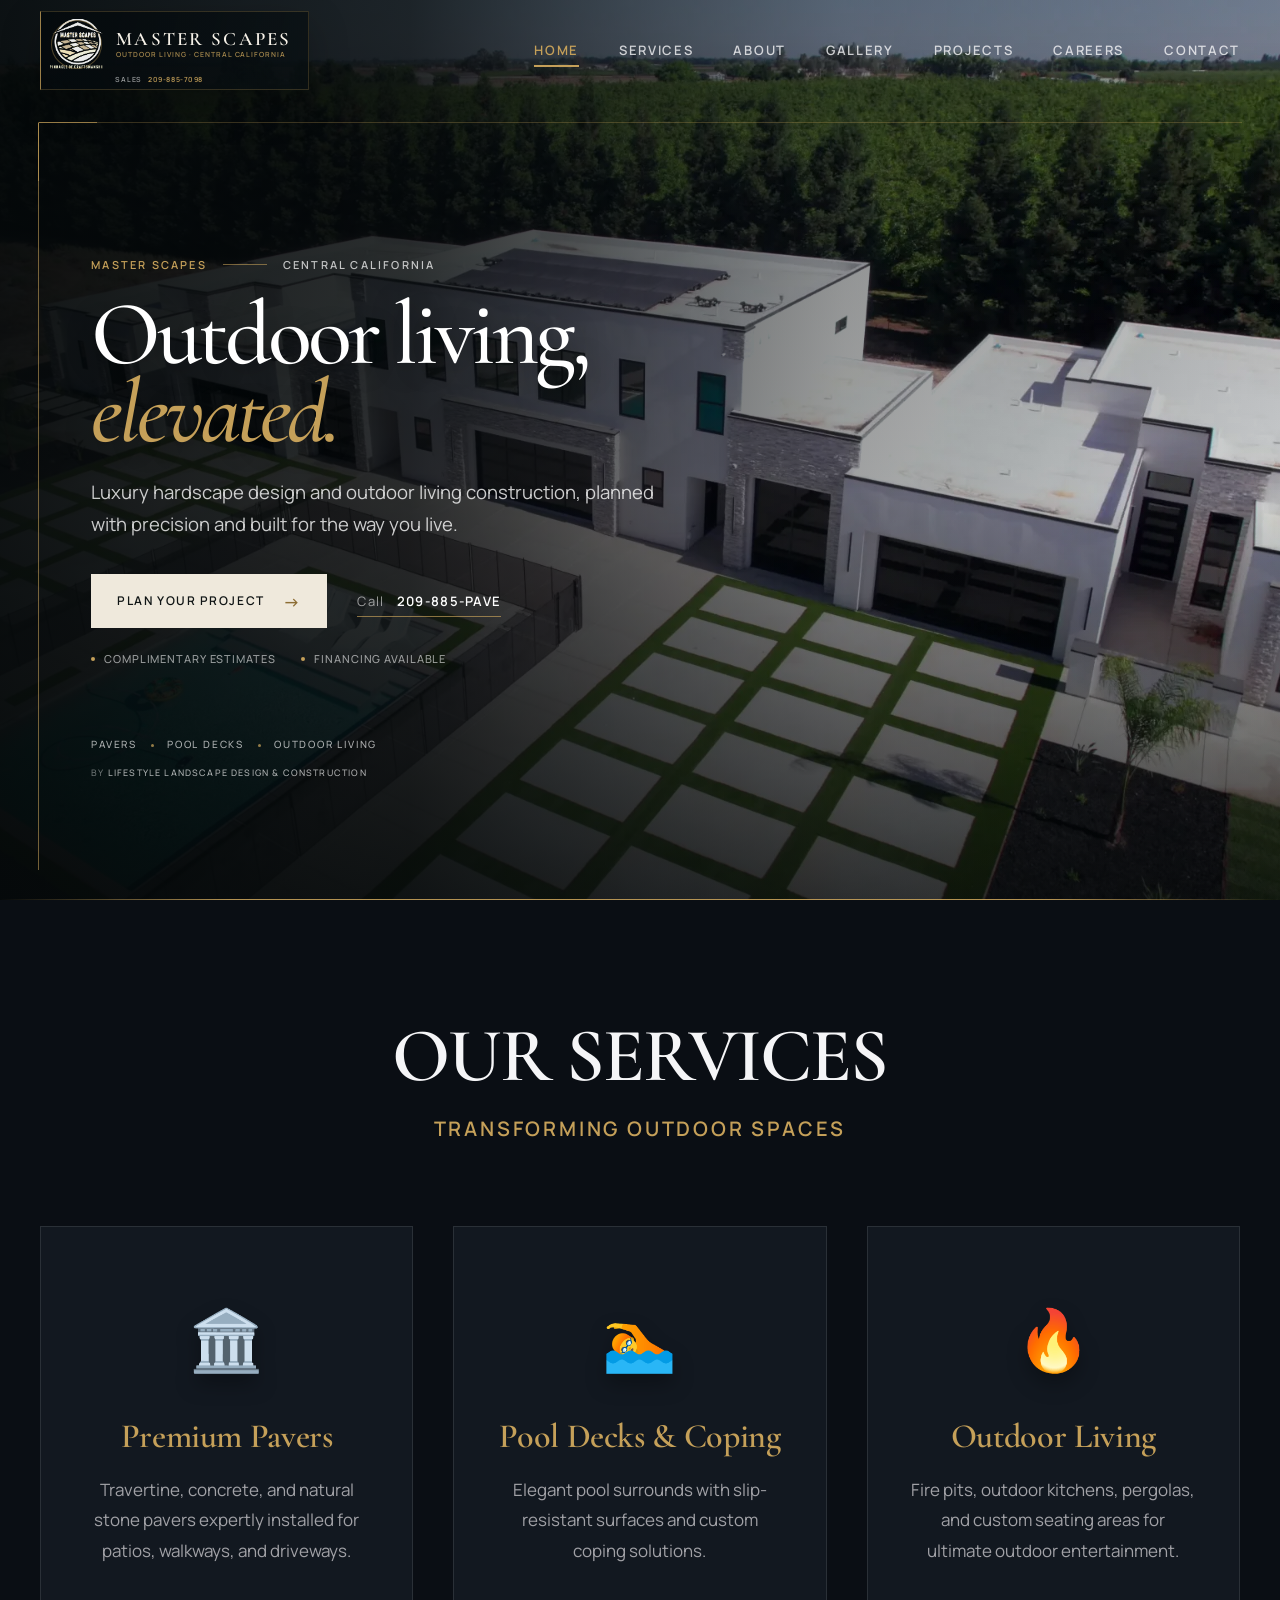
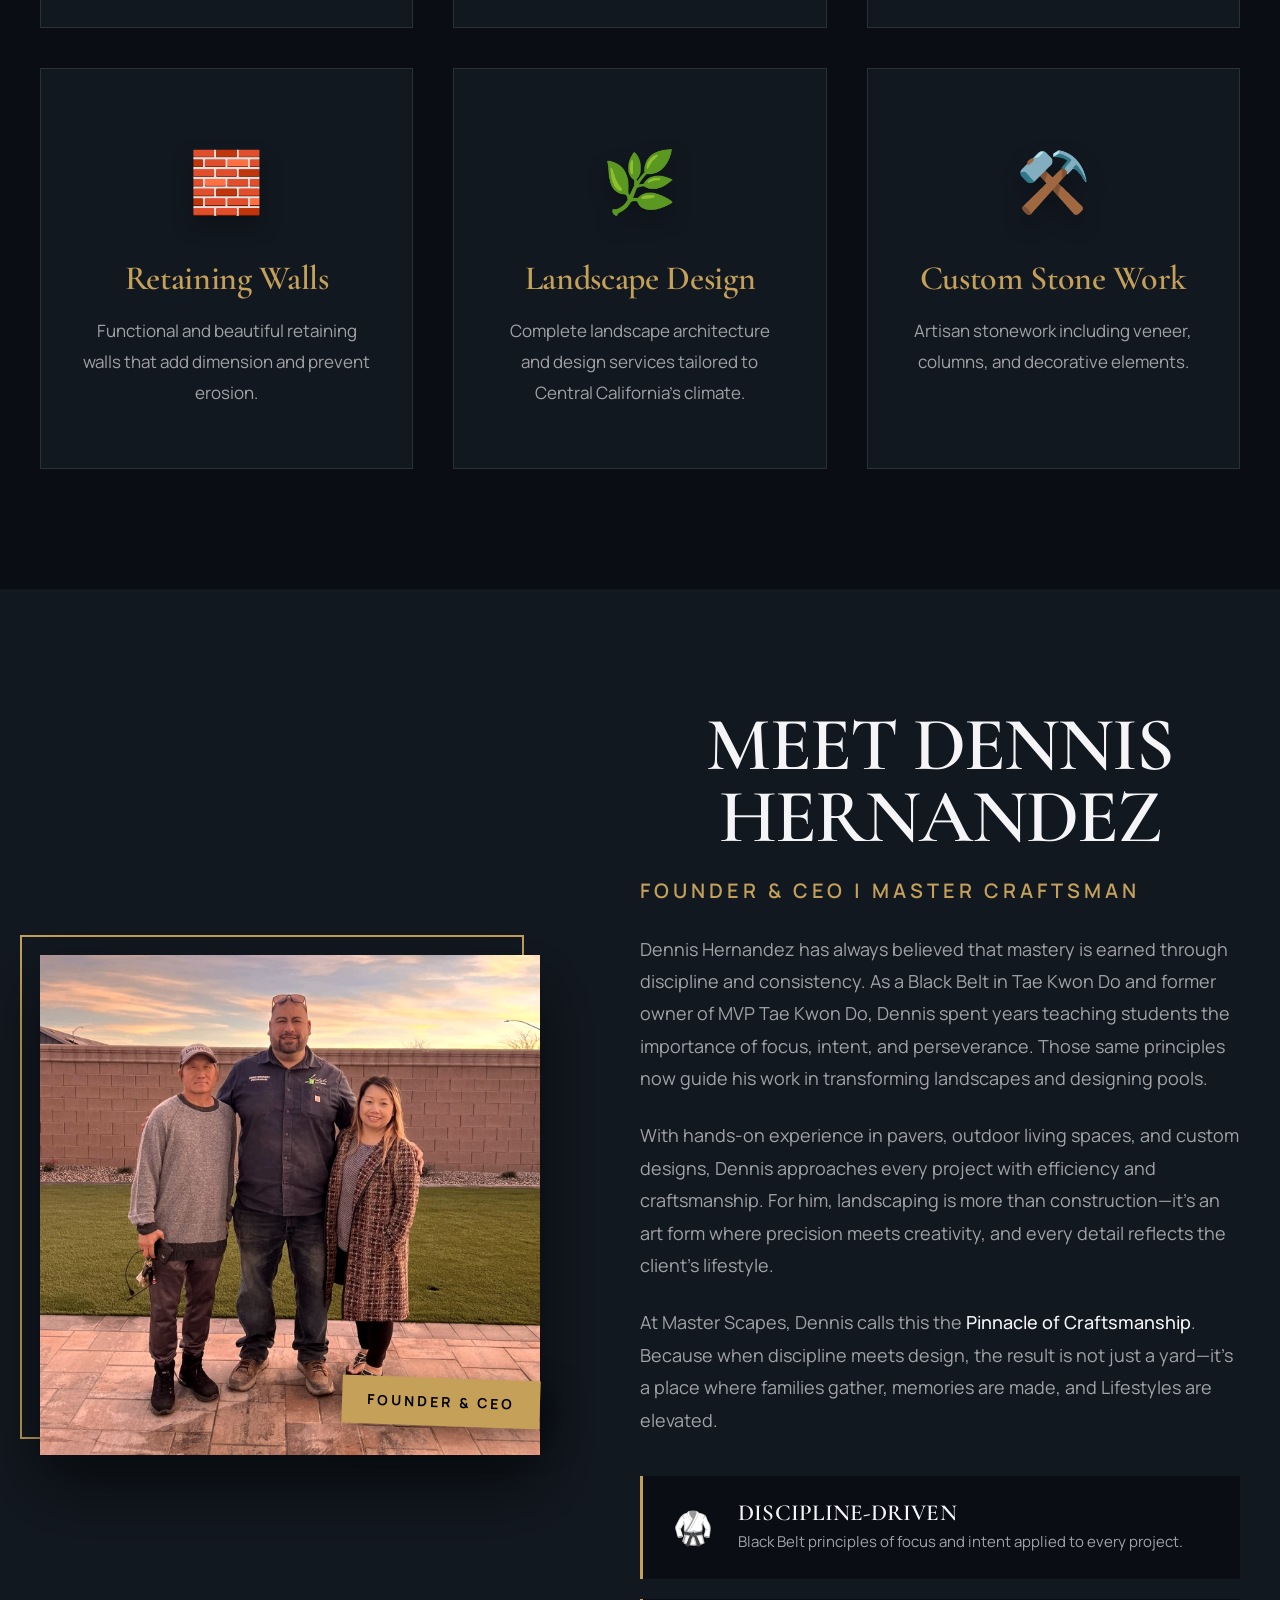
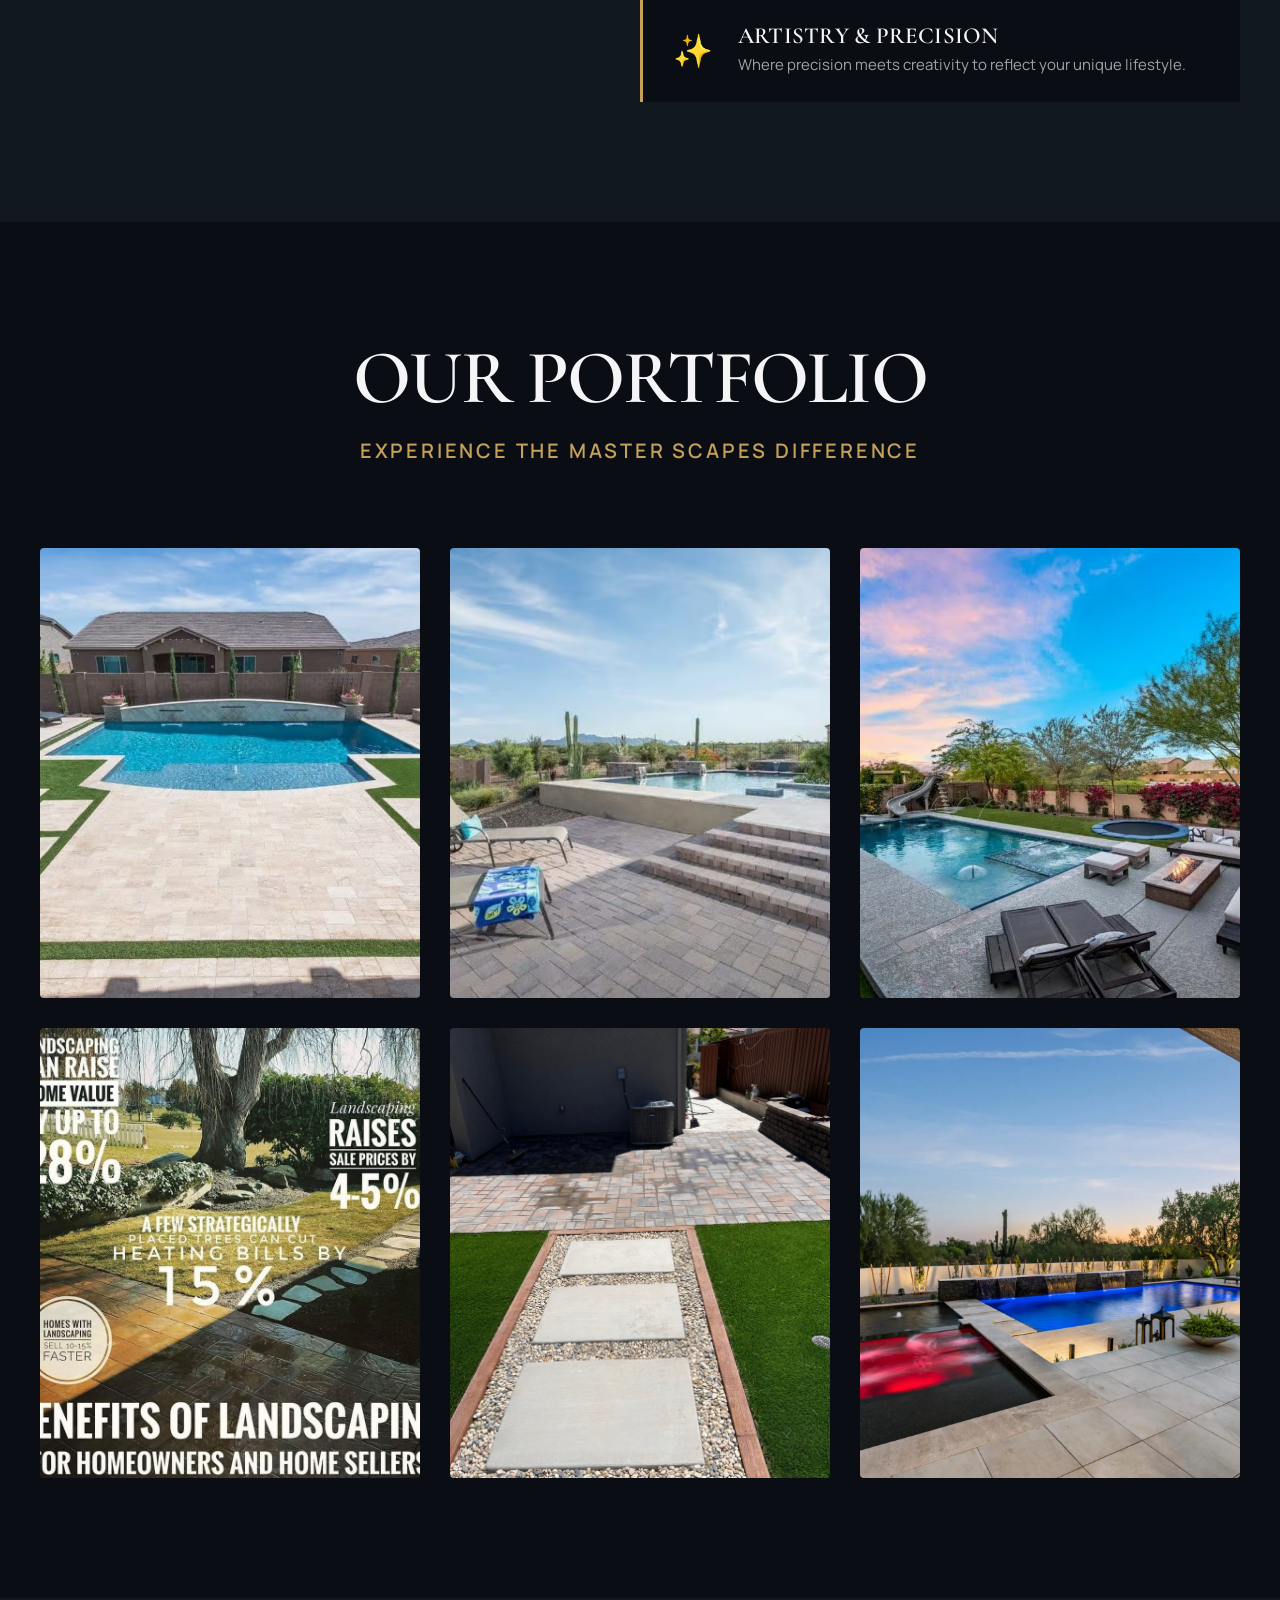
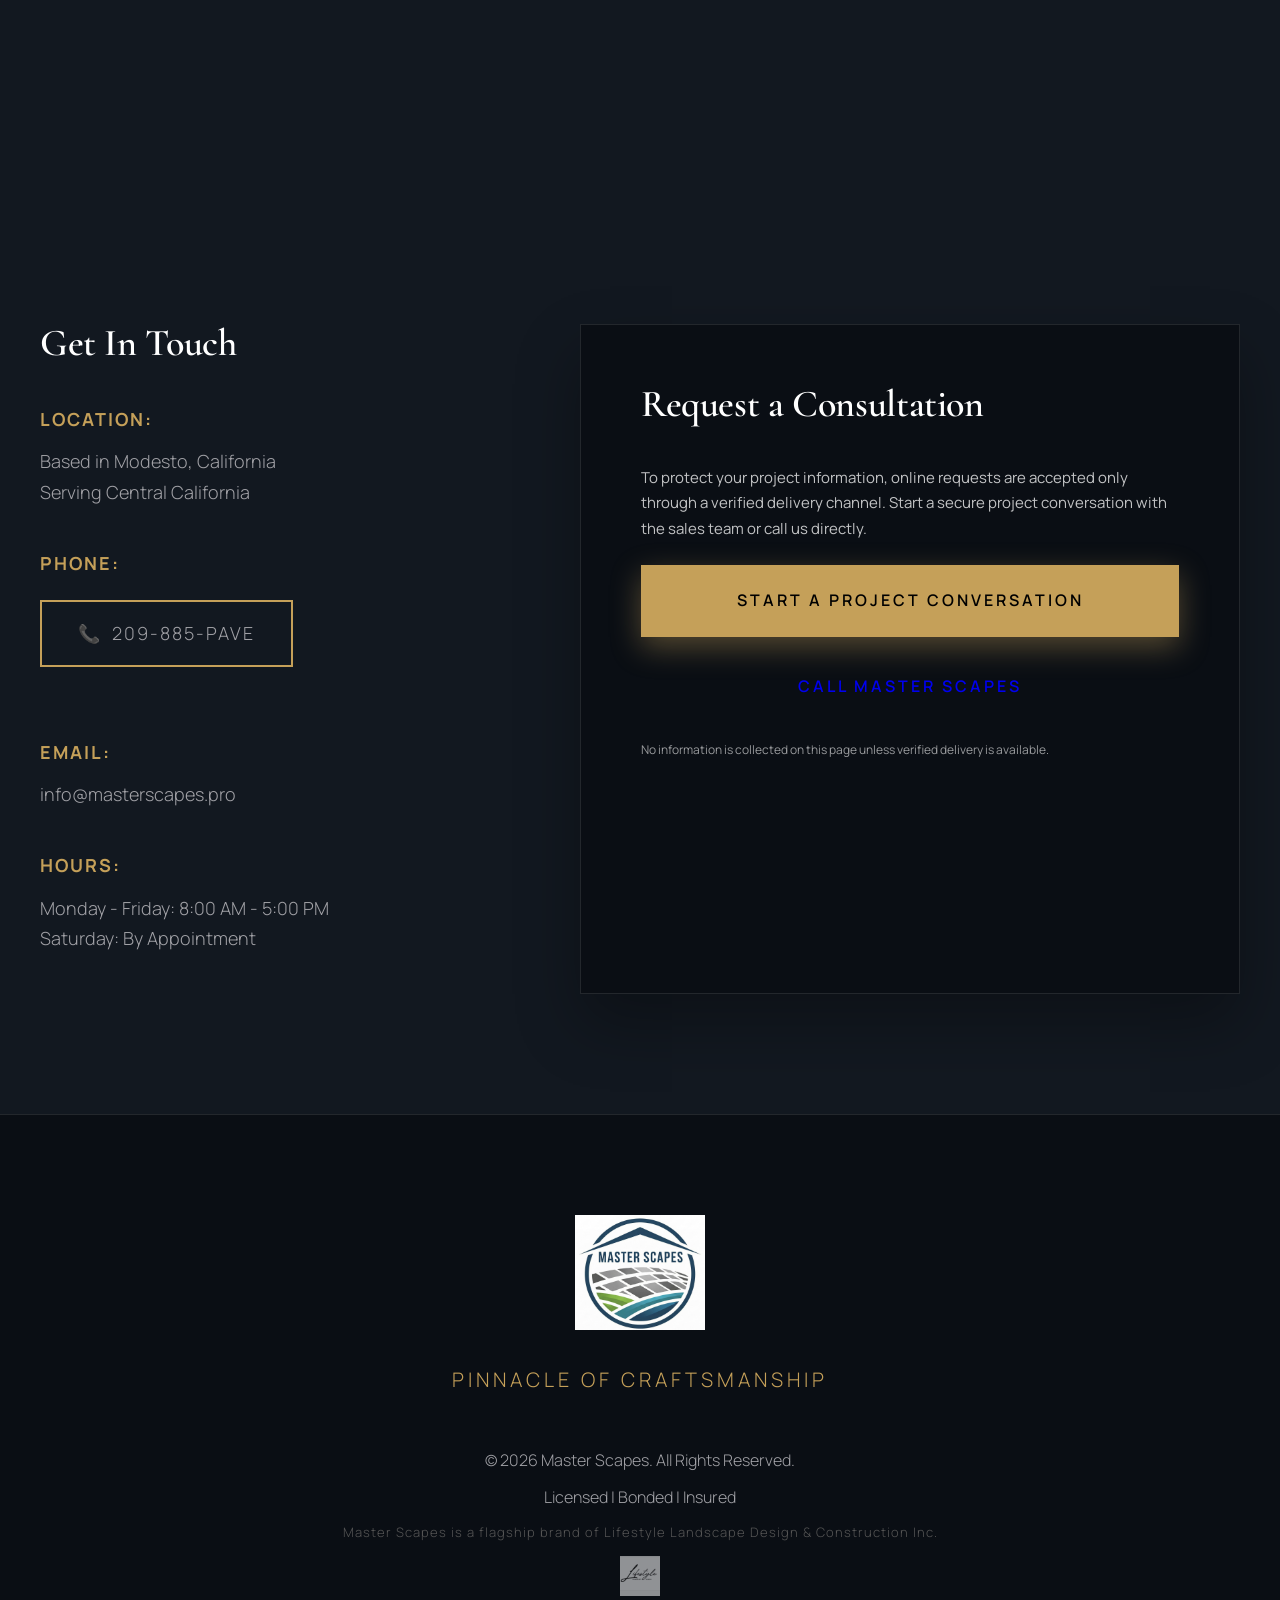
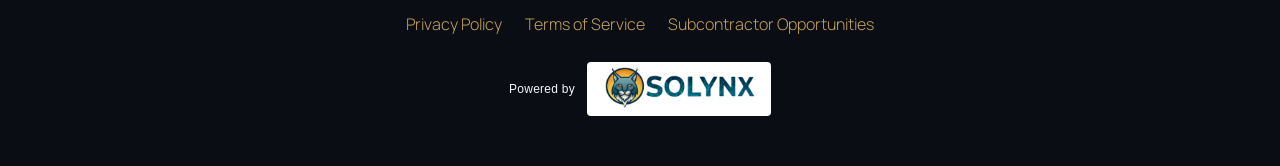
==== index.html @ 09fbc729 "Show full authentic linked SOLYNX footer logo" ====
<!DOCTYPE html>
<html lang="en">

<head>
    <meta charset="UTF-8">
    <meta name="viewport" content="width=device-width, initial-scale=1.0">
    <meta name="description"
        content="Master Scapes is Central California's premier luxury hardscape contractor specializing in pavers, outdoor living spaces, pool decks, retaining walls, and landscape design built with uncompromising craftsmanship.">
    <meta name="keywords"
        content="pavers Central California, patio contractor Modesto, pool deck pavers, retaining wall contractor, outdoor living construction, luxury landscaping contractor">
    <meta name="author" content="Master Scapes">
    <meta property="og:title" content="Master Scapes | Luxury Hardscape Contractor">
    <meta property="og:description"
        content="Premium outdoor living spaces, pavers, and landscape design built with unmatched craftsmanship.">
    <meta property="og:image" content="images/UltimateBackyardPage_Function-scaled-1920x1280.webp">
    <meta property="og:type" content="website">
    <title>Master Scapes | Luxury Hardscape Contractor</title>
    <link rel="stylesheet" href="style.css">
    <link rel="icon" href="favicon.ico">
    <link rel="icon" type="image/png" sizes="32x32" href="favicon-32x32.png">
    <link rel="icon" type="image/png" sizes="16x16" href="favicon-16x16.png">
    <link rel="apple-touch-icon" href="apple-touch-icon.png">
    <link href="https://fonts.googleapis.com/css2?family=Cormorant+Garamond:ital,wght@0,500;0,600;1,500&family=Manrope:wght@400;500;600;700&display=swap"
        rel="stylesheet">
    <script type="application/ld+json">
    {
      "@context": "https://schema.org",
      "@type": "HomeAndConstructionBusiness",
      "name": "Master Scapes",
      "alternateName": "Lifestyle Landscape Design & Construction Inc",
      "description": "Central California's premier luxury hardscape contractor specializing in pavers, outdoor living spaces, pool decks, retaining walls, and landscape design.",
      "url": "https://masterscapes.pro",
      "logo": "https://masterscapes.pro/images/masterscapes-logo.svg",
      "image": "https://masterscapes.pro/images/UltimateBackyardPage_Function-scaled-1920x1280.webp",
      "telephone": "+12098857238",
      "email": "info@masterscapes.pro",
      "areaServed": {
        "@type": "State",
        "name": "Central California"
      },
      "address": {
        "@type": "PostalAddress",
        "addressLocality": "Modesto",
        "addressRegion": "CA",
        "addressCountry": "US"
      },
      "sameAs": []
    }
    </script>
</head>

<body>
    <div class="scroll-progress"></div>
    <!-- Header -->
    <header class="header">
        <nav class="navbar">
            <div class="container">
                <div class="nav-identity">
                    <a class="nav-brand" href="#home" aria-label="Master Scapes home">
                        <span class="nav-emblem" aria-hidden="true">
                            <img src="images/masterscapes-logo.png" alt="" class="logo">
                        </span>
                        <span class="nav-wordmark">
                            <strong>Master Scapes</strong>
                            <small>Outdoor Living &middot; Central California</small>
                        </span>
                    </a>
                    <a class="nav-sales-contact" href="tel:+12098857098" aria-label="Call Master Scapes Sales at 209-885-7098">
                        <span>Sales</span><strong>209-885-7098</strong>
                    </a>
                </div>
                <ul class="nav-menu">
                    <li><a href="#home" class="nav-link active">Home</a></li>
                    <li><a href="#services" class="nav-link">Services</a></li>
                    <li><a href="#about" class="nav-link">About</a></li>
                    <li><a href="#gallery" class="nav-link">Gallery</a></li>
                    <li><a href="projects.html" class="nav-link">Projects</a></li>
                    <li><a href="careers.html" class="nav-link">Careers</a></li>
                    <li><a href="#contact" class="nav-link">Contact</a></li>
                </ul>
                <button class="mobile-toggle" aria-label="Toggle menu">
                    <span></span>
                    <span></span>
                    <span></span>
                </button>
            </div>
        </nav>
    </header>

    <!-- Hero Section -->
    <section id="home" class="hero">
        <video class="hero-video" autoplay muted loop playsinline preload="metadata"
            poster="assets/video/master-scapes-hero-poster.webp" aria-hidden="true">
            <source src="assets/video/master-scapes-hero-720p.mp4" media="(max-width: 768px)" type="video/mp4">
            <source src="assets/video/master-scapes-hero-1080p.mp4" type="video/mp4">
        </video>
        <div class="hero-frame" aria-hidden="true"></div>
        <div class="container">
            <div class="hero-content">
                <p class="hero-kicker"><span>Master Scapes</span><span>Central California</span></p>
                <h1 class="hero-title">Outdoor living,<br><em>elevated.</em></h1>
                <p class="hero-subtitle">Luxury hardscape design and outdoor living construction, planned with
                    precision and built for the way you live.</p>
                <div class="hero-actions">
                    <a href="#contact" class="hero-primary">Plan Your Project <span aria-hidden="true">&#8594;</span></a>
                    <a href="tel:+12098857238" class="hero-phone"><span>Call</span> 209-885-PAVE</a>
                </div>
                <div class="hero-assurance" aria-label="Project benefits">
                    <span>Complimentary estimates</span>
                    <span>Financing available</span>
                </div>
                <div class="hero-disciplines" aria-label="Master Scapes specialties">
                    <span>Pavers</span>
                    <span>Pool decks</span>
                    <span>Outdoor living</span>
                </div>
                <p class="hero-origin">By <strong>Lifestyle Landscape Design &amp; Construction</strong></p>
            </div>
        </div>
    </section>

    <!-- Services Section -->
    <section id="services" class="services">
        <div class="container">
            <h2 class="section-title">OUR SERVICES</h2>
            <p class="section-subtitle">TRANSFORMING OUTDOOR SPACES</p>
            <div class="services-grid">
                <div class="service-card">
                    <div class="service-icon">🏛️</div>
                    <h3>Premium Pavers</h3>
                    <p>Travertine, concrete, and natural stone pavers expertly installed for patios, walkways, and
                        driveways.</p>
                </div>
                <div class="service-card">
                    <div class="service-icon">🏊</div>
                    <h3>Pool Decks & Coping</h3>
                    <p>Elegant pool surrounds with slip-resistant surfaces and custom coping solutions.</p>
                </div>
                <div class="service-card">
                    <div class="service-icon">🔥</div>
                    <h3>Outdoor Living</h3>
                    <p>Fire pits, outdoor kitchens, pergolas, and custom seating areas for ultimate outdoor
                        entertainment.</p>
                </div>
                <div class="service-card">
                    <div class="service-icon">🧱</div>
                    <h3>Retaining Walls</h3>
                    <p>Functional and beautiful retaining walls that add dimension and prevent erosion.</p>
                </div>
                <div class="service-card">
                    <div class="service-icon">🌿</div>
                    <h3>Landscape Design</h3>
                    <p>Complete landscape architecture and design services tailored to Central California's climate.</p>
                </div>
                <div class="service-card">
                    <div class="service-icon">⚒️</div>
                    <h3>Custom Stone Work</h3>
                    <p>Artisan stonework including veneer, columns, and decorative elements.</p>
                </div>
            </div>
        </div>
    </section>

    <!-- About Section -->
    <section id="about" class="about">
        <div class="container">
            <div class="about-grid">
                <div class="about-image">
                    <div class="image-wrapper">
                        <img src="images/Cool Photo.jpg" alt="Dennis Hernandez - Founder & CEO">
                        <div class="founder-badge">FOUNDER & CEO</div>
                    </div>
                </div>
                <div class="about-content">
                    <h2 class="section-title">MEET DENNIS HERNANDEZ</h2>
                    <p class="about-lead">FOUNDER & CEO | MASTER CRAFTSMAN</p>
                    <div class="about-text">
                        <p>Dennis Hernandez has always believed that mastery is earned through discipline and
                            consistency. As a Black Belt in Tae Kwon Do and former owner of MVP Tae Kwon Do, Dennis
                            spent years teaching students the importance of focus, intent, and perseverance. Those same
                            principles now guide his work in transforming landscapes and designing pools.</p>

                        <p>With hands-on experience in pavers, outdoor living spaces, and custom designs, Dennis
                            approaches every project with efficiency and craftsmanship. For him, landscaping is more
                            than construction—it’s an art form where precision meets creativity, and every detail
                            reflects the client’s lifestyle.</p>

                        <p>At Master Scapes, Dennis calls this the <strong>Pinnacle of Craftsmanship</strong>. Because
                            when discipline meets design, the result is not just a yard—it’s a place where families
                            gather, memories are made, and Lifestyles are elevated.</p>
                    </div>

                    <div class="about-features">
                        <div class="feature-item">
                            <div class="feature-icon">🥋</div>
                            <div class="feature-text">
                                <h4>DISCIPLINE-DRIVEN</h4>
                                <p>Black Belt principles of focus and intent applied to every project.</p>
                            </div>
                        </div>
                        <div class="feature-item">
                            <div class="feature-icon">✨</div>
                            <div class="feature-text">
                                <h4>ARTISTRY & PRECISION</h4>
                                <p>Where precision meets creativity to reflect your unique lifestyle.</p>
                            </div>
                        </div>
                    </div>
                </div>
            </div>
        </div>
    </section>

    <!-- Gallery Section -->
    <section id="gallery" class="gallery">
        <div class="container">
            <h2 class="section-title">OUR PORTFOLIO</h2>
            <p class="section-subtitle">EXPERIENCE THE MASTER SCAPES DIFFERENCE</p>
            <div class="gallery-grid">
                <div class="gallery-item">
                    <img src="images/Travertine-Pavers-1024x683.avif" alt="Travertine Pavers">
                    <div class="gallery-overlay">
                        <h3>Travertine Elegance</h3>
                        <p>Premium pool deck installation</p>
                    </div>
                </div>
                <div class="gallery-item">
                    <img src="images/Concrete-Pavers-1024x567.avif" alt="Concrete Pavers">
                    <div class="gallery-overlay">
                        <h3>Modern Concrete</h3>
                        <p>Contemporary patio design</p>
                    </div>
                </div>
                <div class="gallery-item">
                    <img src="images/Acrylic-Topped-Concrete-1024x683.avif" alt="Acrylic Concrete">
                    <div class="gallery-overlay">
                        <h3>Acrylic Finish</h3>
                        <p>High-performance deck coating</p>
                    </div>
                </div>
                <div class="gallery-item">
                    <img src="images/476790760_615844884526223_7264637262798902124_n.jpg" alt="Custom Hardscape">
                    <div class="gallery-overlay">
                        <h3>Custom Hardscape</h3>
                        <p>Luxury outdoor living</p>
                    </div>
                </div>
                <div class="gallery-item">
                    <img src="images/480141365_618220387622006_8633764257277710164_n.jpg" alt="Master Craftsmanship">
                    <div class="gallery-overlay">
                        <h3>Master Craftsmanship</h3>
                        <p>Artisan stone installation</p>
                    </div>
                </div>
                <div class="gallery-item">
                    <img src="images/UltimateBackyardPage_Function-scaled-1920x1280.webp" alt="Ultimate Backyard">
                    <div class="gallery-overlay">
                        <h3>Ultimate Backyard</h3>
                        <p>Complete outdoor transformation</p>
                    </div>
                </div>
            </div>
        </div>
    </section>

    <!-- Contact Section -->
    <section id="contact" class="contact">
        <div class="container">
            <h2 class="section-title">START YOUR PROJECT</h2>
            <p class="section-subtitle">LET'S CREATE SOMETHING EXTRAORDINARY</p>
            <div class="contact-grid">
                <div class="contact-info">
                    <h3>Get In Touch</h3>
                    <div class="info-item">
                        <strong>Location:</strong>
                        <p>Based in Modesto, California<br>Serving Central California</p>
                    </div>
                    <div class="info-item">
                        <strong>Phone:</strong>
                        <a href="tel:+12098857238" class="btn-call" style="margin-top:10px;" onclick="revealNumber(this, event)">209-885-PAVE</a>
                        <span class="call-reveal">Tap to call: 209-885-7238</span>
                    </div>
                    <div class="info-item">
                        <strong>Email:</strong>
                        <p><a href="mailto:info@masterscapes.pro">info@masterscapes.pro</a></p>
                    </div>
                    <div class="info-item">
                        <strong>Hours:</strong>
                        <p>Monday - Friday: 8:00 AM - 5:00 PM<br>Saturday: By Appointment</p>
                    </div>
                </div>
                <section class="contact-form" aria-labelledby="consultation-heading"
                    data-delivery-state="secure-channel-required">
                    <h3 id="consultation-heading">Request a Consultation</h3>
                    <p style="color:rgba(255,255,255,0.75); font-size:15px; line-height:1.7; margin-bottom:24px;">
                        To protect your project information, online requests are accepted only through a verified
                        delivery channel. Start a secure project conversation with the sales team or call us directly.
                    </p>
                    <a href="/sales" class="btn btn-primary" style="display:block; text-align:center;">
                        Start a Project Conversation
                    </a>
                    <a href="tel:+12098857238" class="btn btn-secondary"
                        style="display:block; text-align:center; margin-top:14px;">
                        Call Master Scapes
                    </a>
                    <p style="font-size:12px; color:rgba(255,255,255,0.58); margin-top:18px; line-height:1.6;">
                        No information is collected on this page unless verified delivery is available.
                    </p>
                </section>
            </div>
        </div>
    </section>

    <!-- Footer -->
    <footer class="footer">
        <div class="container">
            <div class="footer-content">
                <div class="footer-brand">
                    <img src="images/masterscapes-logo.svg" alt="Master Scapes Luxury Hardscape Contractor"
                        class="footer-logo">
                    <p class="footer-tagline">Pinnacle of Craftsmanship</p>
                </div>
                <div class="footer-info">
                    <p>&copy; 2026 Master Scapes. All Rights Reserved.</p>
                    <p>Licensed | Bonded | Insured</p>
                    <p style="font-size:13px; color:#555; margin-top:10px; font-weight:300; letter-spacing:1px;">Master
                        Scapes is a flagship brand of Lifestyle Landscape Design &amp; Construction Inc.</p>
                    <img src="images/lifestyle-logo.png" alt="Lifestyle Landscape Design"
                        class="lifestyle-logo">
                    <p style="margin-top: 15px;">
                        <a href="privacy.html"
                            style="color: var(--accent-gold); text-decoration: none; margin-right: 20px;">Privacy
                            Policy</a>
                        <a href="terms.html"
                            style="color: var(--accent-gold); text-decoration: none; margin-right: 20px;">Terms of
                            Service</a>
                        <a href="careers.html" style="color: var(--accent-gold); text-decoration: none;">Subcontractor
                            Opportunities</a>
                    </p>
                </div>
            </div>
        </div>
    <a class="solynx-credit" href="https://solynx.solutions" target="_blank" rel="noopener noreferrer" aria-label="Powered by SOLYNX - website design and development"><span>Powered by</span><img src="/images/solynx-logo.png" alt="SOLYNX" width="184" height="54" loading="lazy"></a>
</footer>

    <script src="script.js"></script>

    <!-- ============================================================ -->
    <!-- LEADCONNECTOR CHAT WIDGET -->
    <!-- ============================================================ -->
    <script src="https://widgets.leadconnectorhq.com/loader.js"
        data-resources-url="https://widgets.leadconnectorhq.com/chat-widget/loader.js"
        data-widget-id="6a721ca85a8261fbe4d52c23"
        data-source="WEB_USER"></script>

</body>

</html>
---- style.css ----
/* Master Scapes - Premium Craftsmanship Design */

/* Variables */
:root {
    --primary-dark: #0a0e14;
    --secondary-dark: #121820;
    --accent-gold: #c5a059;
    --accent-gold-glow: rgba(197, 160, 89, 0.4);
    --text-light: #f5f5f7;
    --text-gray: #a1a1a6;
    --glass-bg: rgba(20, 26, 32, 0.7);
    --glass-border: rgba(255, 255, 255, 0.1);
    --nav-height: 100px;
    --transition: all 0.4s cubic-bezier(0.4, 0, 0.2, 1);
}

/* Reset */
* {
    margin: 0;
    padding: 0;
    box-sizing: border-box; /* Mobile fix: prevents padding from causing overflow */
}

/* ── Mobile Safety Rules ─────────────────────────────────────────
   Prevents horizontal scroll on all iPhone / modern mobile sizes.
   Do NOT remove these — they are the foundational overflow guard.
───────────────────────────────────────────────────────────────── */
html {
    scroll-behavior: smooth;
    background: var(--primary-dark);
    width: 100%;
    max-width: 100%;
    overflow-x: hidden; /* Mobile fix: global horizontal overflow lock */
}

/* Mobile fix: constrain all media so nothing breaks out of viewport */
img,
video {
    max-width: 100%;
    height: auto;
}

.scroll-progress {
    position: fixed;
    top: 0;
    left: 0;
    width: 0%;
    height: 3px;
    background: linear-gradient(to right, var(--accent-gold), #fff);
    z-index: 2000;
    transition: width 0.1s ease;
}

body {
    font-family: 'Manrope', Arial, sans-serif;
    line-height: 1.7;
    color: var(--text-light);
    background: var(--primary-dark);
    overflow-x: hidden; /* Mobile fix: belt-and-suspenders overflow lock on body */
    width: 100%;
    max-width: 100%;
}

h1,
h2,
h3 {
    font-family: 'Cormorant Garamond', Georgia, serif;
    font-weight: 600;
}

/* Mobile fix: responsive padding via clamp — no overflow on narrow screens */
.container {
    width: 100%;
    max-width: 1400px;
    margin: 0 auto;
    padding-left: clamp(16px, 4vw, 40px);
    padding-right: clamp(16px, 4vw, 40px);
}

/* Scrollbar */
::-webkit-scrollbar {
    width: 10px;
}

::-webkit-scrollbar-track {
    background: var(--primary-dark);
}

::-webkit-scrollbar-thumb {
    background: var(--accent-gold);
    border-radius: 5px;
}

/* Header */
.header {
    position: fixed;
    top: 0;
    left: 0;
    width: 100%;
    z-index: 1000;
    transition: var(--transition);
    background: transparent;
}

.header.scrolled {
    background: var(--glass-bg);
    backdrop-filter: blur(15px);
    -webkit-backdrop-filter: blur(15px);
    border-bottom: 1px solid var(--glass-border);
    padding: 5px 0;
}

.navbar .container {
    display: flex;
    justify-content: space-between;
    align-items: center;
    /* Mobile fix: use clamp so nav never overflows on small phones */
    padding: 20px clamp(16px, 4vw, 40px);
    height: var(--nav-height);
}

.nav-identity {
    position: relative;
    flex-shrink: 0;
}

.nav-brand {
    display: flex;
    align-items: center;
    gap: 13px;
    position: relative;
    isolation: isolate;
    flex-shrink: 0;
    min-height: 66px;
    padding: 7px 16px 19px 9px;
    border: 1px solid rgba(197, 160, 89, 0.24);
    border-left-color: rgba(197, 160, 89, 0.78);
    background: linear-gradient(105deg, rgba(5, 10, 13, 0.94), rgba(8, 15, 18, 0.74));
    box-shadow: 0 14px 40px rgba(0, 0, 0, 0.22);
    color: var(--text-light);
    text-decoration: none;
    transition: border-color 240ms ease, background 240ms ease, transform 240ms ease;
}

.nav-sales-contact {
    position: absolute;
    left: 75px;
    bottom: 7px;
    z-index: 2;
    display: inline-flex;
    align-items: baseline;
    gap: 6px;
    color: rgba(255, 255, 255, 0.58);
    font: 600 7px/1 'Manrope', sans-serif;
    letter-spacing: 0.12em;
    text-decoration: none;
    text-transform: uppercase;
    transition: color 200ms ease;
}

.nav-sales-contact strong {
    color: rgba(197, 160, 89, 0.96);
    font: inherit;
    letter-spacing: 0.08em;
}

.nav-sales-contact:hover,
.nav-sales-contact:focus-visible {
    color: #fff;
}

.nav-brand:hover {
    border-color: rgba(197, 160, 89, 0.52);
    background: linear-gradient(105deg, rgba(6, 12, 15, 0.98), rgba(12, 20, 23, 0.86));
    transform: translateY(-1px);
}

.nav-emblem {
    width: 53px;
    height: 51px;
    flex: 0 0 53px;
    overflow: hidden;
    position: relative;
}

.nav-emblem::after {
    content: '';
    position: absolute;
    inset: 1px;
    border: 1px solid rgba(197, 160, 89, 0.38);
    border-radius: 50%;
    pointer-events: none;
}

.logo {
    width: 56px;
    height: auto;
    max-width: none;
    display: block;
    transform: translate(-1px, -1px);
    filter: invert(1) sepia(1) saturate(0.8) brightness(1.45) contrast(1.2);
    mix-blend-mode: screen;
    opacity: 0.92;
    transition: opacity 240ms ease;
}

.nav-brand:hover .logo {
    opacity: 1;
}

.nav-wordmark {
    display: flex;
    flex-direction: column;
    gap: 3px;
    white-space: nowrap;
}

.nav-wordmark strong {
    color: #f5f0e7;
    font: 600 19px/1 'Cormorant Garamond', Georgia, serif;
    letter-spacing: 0.12em;
    text-transform: uppercase;
}

.nav-wordmark small {
    color: rgba(197, 160, 89, 0.82);
    font: 600 7px/1.2 'Manrope', sans-serif;
    letter-spacing: 0.14em;
    text-transform: uppercase;
}


.nav-menu {
    display: flex;
    list-style: none;
    gap: 40px;
}

.nav-link {
    color: var(--text-light);
    text-decoration: none;
    font-family: 'Manrope', Arial, sans-serif;
    font-weight: 600;
    font-size: 13px;
    letter-spacing: 0.13em;
    text-transform: uppercase;
    transition: var(--transition);
    position: relative;
    opacity: 0.8;
}

.nav-link::after {
    content: '';
    position: absolute;
    bottom: -8px;
    left: 0;
    width: 0;
    height: 2px;
    background: var(--accent-gold);
    transition: var(--transition);
}

.nav-link:hover,
.nav-link.active {
    opacity: 1;
    color: var(--accent-gold);
}

.nav-link:hover::after,
.nav-link.active::after {
    width: 100%;
}

.mobile-toggle {
    display: none;
    flex-direction: column;
    background: none;
    border: none;
    cursor: pointer;
    gap: 6px;
    padding: 10px;
}

.mobile-toggle span {
    width: 30px;
    height: 2px;
    background: var(--text-light);
    transition: var(--transition);
}

/* Hero Section */
.hero {
    min-height: max(720px, 100svh);
    background: url('images/UltimateBackyardPage_Form-scaled-1920x1283.webp');
    background-size: cover;
    background-position: center;
    display: flex;
    align-items: center;
    position: relative;
    isolation: isolate;
    overflow: hidden;
    padding: calc(var(--nav-height) + 56px) 0 64px;
}

.hero-video {
    position: absolute;
    inset: 0;
    z-index: 0;
    width: 100%;
    height: 100%;
    max-width: none;
    object-fit: cover;
    object-position: 58% center;
}

.hero::before {
    content: '';
    position: absolute;
    inset: 0;
    z-index: 1;
    background:
        linear-gradient(90deg, rgba(4, 8, 9, 0.94) 0%, rgba(4, 8, 9, 0.82) 32%, rgba(4, 8, 9, 0.35) 66%, rgba(4, 8, 9, 0.12) 100%),
        linear-gradient(180deg, rgba(4, 8, 9, 0.22) 0%, rgba(4, 8, 9, 0.05) 55%, rgba(4, 8, 9, 0.72) 100%);
    pointer-events: none;
}

.hero .container {
    position: relative;
    z-index: 2;
    display: flex;
    align-items: center;
}

.hero::after {
    content: '';
    position: absolute;
    bottom: 0;
    left: 0;
    width: 100%;
    height: 1px;
    background: linear-gradient(90deg, transparent 0%, rgba(197, 160, 89, 0.9) 18%, rgba(197, 160, 89, 0.9) 82%, transparent 100%);
    pointer-events: none;
    z-index: 3;
}

.hero-frame {
    position: absolute;
    z-index: 2;
    inset: calc(var(--nav-height) + 22px) clamp(18px, 3vw, 52px) 30px;
    border-left: 1px solid rgba(197, 160, 89, 0.58);
    border-top: 1px solid rgba(197, 160, 89, 0.28);
    pointer-events: none;
}

.hero-frame::before,
.hero-frame::after {
    content: '';
    position: absolute;
    background: rgba(197, 160, 89, 0.7);
}

.hero-frame::before {
    left: -1px;
    top: 0;
    width: 1px;
    height: 58px;
}

.hero-frame::after {
    left: 0;
    top: -1px;
    width: 58px;
    height: 1px;
}

.hero-content {
    max-width: 660px;
    width: min(660px, 62vw);
    margin: clamp(20px, 5vh, 64px) 0 0 clamp(24px, 4vw, 64px);
    text-align: left;
    position: relative;
    z-index: 2;
}

@media (prefers-reduced-motion: reduce) {
    .hero-video {
        display: none;
    }

}

.hero-kicker {
    display: flex;
    align-items: center;
    gap: 16px;
    margin-bottom: 24px;
    color: rgba(255, 255, 255, 0.72);
    font: 600 11px/1.2 'Manrope', sans-serif;
    letter-spacing: 0.2em;
    text-transform: uppercase;
}

.hero-kicker span:first-child {
    color: var(--accent-gold);
}

.hero-kicker span + span {
    display: flex;
    align-items: center;
    gap: 16px;
}

.hero-kicker span + span::before {
    content: '';
    width: 44px;
    height: 1px;
    background: rgba(197, 160, 89, 0.58);
}

.hero-title {
    margin: 0 0 26px;
    color: #fff;
    font: 500 clamp(64px, 7.1vw, 106px)/0.86 'Cormorant Garamond', Georgia, serif;
    letter-spacing: -0.045em;
    text-wrap: balance;
    text-shadow: 0 5px 30px rgba(0, 0, 0, 0.32);
}

.hero-title em {
    color: var(--accent-gold);
    font-weight: 500;
}

.hero-subtitle {
    max-width: 570px;
    margin: 0 0 34px;
    color: rgba(255, 255, 255, 0.78);
    font: 400 clamp(16px, 1.45vw, 19px)/1.7 'Manrope', sans-serif;
    letter-spacing: 0;
}

.hero-actions {
    display: flex;
    align-items: center;
    gap: 30px;
}

.hero-primary {
    display: inline-flex;
    align-items: center;
    justify-content: center;
    gap: 18px;
    min-height: 54px;
    padding: 0 26px;
    background: #efe9dc;
    color: #101515;
    text-decoration: none;
    font: 600 12px/1 'Manrope', sans-serif;
    letter-spacing: 0.13em;
    text-transform: uppercase;
    transition: background 220ms ease, color 220ms ease, transform 220ms ease;
}

.hero-primary span {
    color: #8c6d34;
    font-size: 17px;
    transition: transform 220ms ease;
}

.hero-primary:hover {
    background: var(--accent-gold);
    color: #070a0a;
    transform: translateY(-2px);
}

.hero-primary:hover span {
    transform: translateX(4px);
}

.hero-phone {
    color: #fff;
    text-decoration: none;
    border-bottom: 1px solid rgba(197, 160, 89, 0.68);
    padding: 10px 0 8px;
    font: 600 13px/1 'Manrope', sans-serif;
    letter-spacing: 0.1em;
    transition: color 220ms ease, border-color 220ms ease;
}

.hero-phone span {
    margin-right: 8px;
    color: rgba(255, 255, 255, 0.58);
    font-weight: 400;
}

.hero-phone:hover {
    color: var(--accent-gold);
    border-color: var(--accent-gold);
}

.hero-assurance {
    display: flex;
    gap: 26px;
    margin-top: 23px;
    color: rgba(255, 255, 255, 0.58);
    font: 500 11px/1.4 'Manrope', sans-serif;
    letter-spacing: 0.08em;
    text-transform: uppercase;
}

.hero-assurance span {
    display: flex;
    align-items: center;
    gap: 9px;
}

.hero-assurance span::before {
    content: '';
    width: 4px;
    height: 4px;
    border-radius: 50%;
    background: var(--accent-gold);
}

.hero-disciplines {
    display: flex;
    gap: 30px;
    margin-top: clamp(46px, 8vh, 88px);
    color: rgba(255, 255, 255, 0.66);
    font: 500 10px/1 'Manrope', sans-serif;
    letter-spacing: 0.18em;
    text-transform: uppercase;
}

.hero-disciplines span + span {
    position: relative;
}

.hero-disciplines span + span::before {
    content: '';
    position: absolute;
    left: -16px;
    top: 50%;
    width: 3px;
    height: 3px;
    border-radius: 50%;
    background: rgba(197, 160, 89, 0.75);
}

.hero-origin {
    margin-top: 18px;
    color: rgba(255, 255, 255, 0.4);
    font: 500 9px/1.4 'Manrope', sans-serif;
    letter-spacing: 0.13em;
    text-transform: uppercase;
}

.hero-origin strong {
    color: rgba(255, 255, 255, 0.66);
    font-weight: 500;
}

/* Buttons */
.btn {
    display: inline-block;
    /* Mobile fix: clamp padding so button doesn't overflow narrow screens */
    padding: clamp(14px, 3vw, 22px) clamp(24px, 8vw, 55px);
    text-decoration: none;
    font-weight: 600;
    letter-spacing: 3px;
    text-transform: uppercase;
    transition: var(--transition);
    border: none;
    cursor: pointer;
    font-size: clamp(14px, 2vw, 16px);
    font-family: 'Manrope', Arial, sans-serif;
    position: relative;
    overflow: hidden;
}

.btn-primary {
    background: var(--accent-gold);
    color: #000;
    box-shadow: 0 10px 30px var(--accent-gold-glow);
}

.btn-primary:hover {
    background: #fff;
    color: #000;
    transform: translateY(-5px);
    box-shadow: 0 15px 40px rgba(255, 255, 255, 0.2);
}

/* ── Call Button ─────────────────────────────────────────────────
   Displays vanity number, reveals real digits on click.
   On mobile the tel: link triggers the native dialer.
──────────────────────────────────────────────────────────────── */
.btn-call {
    display: inline-flex;
    align-items: center;
    gap: 10px;
    background: transparent;
    border: 2px solid var(--accent-gold);
    color: var(--accent-gold);
    padding: clamp(12px, 2.5vw, 16px) clamp(20px, 5vw, 36px);
    text-decoration: none;
    font-weight: 600;
    font-size: clamp(14px, 2vw, 16px);
    letter-spacing: 2px;
    text-transform: uppercase;
    font-family: 'Manrope', Arial, sans-serif;
    transition: var(--transition);
    cursor: pointer;
    position: relative;
}

.btn-call::before {
    content: '📞';
    font-size: 1em;
    flex-shrink: 0;
}

.btn-call:hover {
    background: var(--accent-gold);
    color: #000;
    transform: translateY(-3px);
    box-shadow: 0 8px 24px var(--accent-gold-glow);
}

/* Pulse animation on mobile to draw attention */
@media (hover: none) {
    .btn-call {
        animation: callPulse 2.5s ease-in-out infinite;
    }
}

@keyframes callPulse {
    0%, 100% { box-shadow: 0 0 0 0 rgba(197, 160, 89, 0.5); }
    50%       { box-shadow: 0 0 0 10px rgba(197, 160, 89, 0); }
}

/* Number reveal tooltip that appears below the button on click */
.call-reveal {
    display: block;
    margin-top: 8px;
    font-size: 13px;
    color: rgba(255,255,255,0.7);
    letter-spacing: 1px;
    font-weight: 300;
    opacity: 0;
    transform: translateY(-6px);
    transition: opacity 0.3s ease, transform 0.3s ease;
    pointer-events: none;
}

.call-reveal.visible {
    opacity: 1;
    transform: translateY(0);
}

/* Sections */
section {
    padding: 120px 0;
}

.section-title {
    font: 600 clamp(46px, 6vw, 76px)/0.95 'Cormorant Garamond', Georgia, serif;
    text-align: center;
    margin-bottom: 20px;
    color: var(--text-light);
    /* Mobile fix: clamp letter-spacing to prevent overflow on narrow screens */
    letter-spacing: -0.025em;
    text-transform: none;
}

.section-subtitle {
    text-align: center;
    font-size: clamp(14px, 2vw, 20px);
    color: var(--accent-gold);
    margin-bottom: 80px;
    font-family: 'Manrope', Arial, sans-serif;
    font-weight: 600;
    /* Mobile fix: clamp letter-spacing for subtitle */
    letter-spacing: 0.14em;
    text-transform: uppercase;
}

/* Services Section */
.services {
    background: var(--primary-dark);
}

.services-grid {
    display: grid;
    grid-template-columns: repeat(3, 1fr);
    gap: 40px;
}

.service-card {
    background: var(--secondary-dark);
    padding: 60px 40px;
    text-align: center;
    transition: var(--transition);
    border: 1px solid var(--glass-border);
    position: relative;
    z-index: 1;
}

.service-card::before {
    content: '';
    position: absolute;
    top: 0;
    left: 0;
    width: 100%;
    height: 100%;
    background: linear-gradient(135deg, var(--accent-gold), transparent);
    opacity: 0;
    transition: var(--transition);
    z-index: -1;
}

.service-card:hover {
    transform: translateY(-15px);
    border-color: var(--accent-gold);
    box-shadow: 0 20px 50px rgba(0, 0, 0, 0.5);
}

.service-card:hover::before {
    opacity: 0.05;
}

.service-icon {
    font-size: 60px;
    margin-bottom: 30px;
    display: inline-block;
    filter: drop-shadow(0 10px 10px rgba(0, 0, 0, 0.3));
}

.service-card h3 {
    color: var(--accent-gold);
    margin-bottom: 20px;
    font: 600 clamp(27px, 3vw, 34px)/1.05 'Cormorant Garamond', Georgia, serif;
    letter-spacing: -0.01em;
    text-transform: none;
}

.service-card p {
    color: var(--text-gray);
    line-height: 1.8;
    font-size: 17px;
    font-weight: 400;
}

/* About Section */
.about {
    background: var(--secondary-dark);
    position: relative;
    overflow: hidden;
}

.about-grid {
    display: grid;
    grid-template-columns: 1fr 1.2fr;
    gap: 100px;
    align-items: center;
}

.about-image {
    position: relative;
}

.about-image .image-wrapper {
    position: relative;
    z-index: 1;
}

.about-image::before {
    content: '';
    position: absolute;
    top: -20px;
    left: -20px;
    width: 100%;
    height: 100%;
    border: 2px solid var(--accent-gold);
    z-index: 0;
    transition: var(--transition);
}

.about-image:hover::before {
    top: -10px;
    left: -10px;
}

.about-image img {
    width: 100%;
    height: auto;
    display: block;
    position: relative;
    z-index: 1;
    box-shadow: 0 30px 60px rgba(0, 0, 0, 0.6);
    filter: sepia(20%) contrast(1.1);
}

.founder-badge {
    position: absolute;
    bottom: 30px;
    /* Mobile fix: was right:-20px which caused overflow; clamped to stay in-bounds */
    right: 0;
    background: var(--accent-gold);
    color: #000;
    padding: 12px 25px;
    font-weight: 700;
    font-size: 14px;
    letter-spacing: 3px;
    box-shadow: 10px 10px 30px rgba(0, 0, 0, 0.5);
    z-index: 2;
    transform: rotate(2deg);
}

.about-lead {
    font-size: 20px;
    color: var(--accent-gold);
    margin-bottom: 25px;
    font-family: 'Manrope', Arial, sans-serif;
    font-weight: 600;
    text-transform: uppercase;
    letter-spacing: 4px;
}

.about-text p {
    margin-bottom: 25px;
    color: var(--text-gray);
    line-height: 1.8;
    font-size: 18px;
    font-weight: 400;
}

.about-text strong {
    color: var(--text-light);
    font-weight: 500;
}

.about-features {
    margin-top: 40px;
    display: grid;
    gap: 20px;
}

.feature-item {
    display: flex;
    align-items: center;
    gap: 25px;
    padding: 25px 30px;
    background: var(--primary-dark);
    border-left: 3px solid var(--accent-gold);
    transition: var(--transition);
}

.feature-item:hover {
    transform: translateX(10px);
    background: #1a232e;
    border-left-width: 6px;
}

.feature-icon {
    font-size: 32px;
    line-height: 1;
}

.feature-text h4 {
    color: var(--text-light);
    margin-bottom: 5px;
    font: 600 23px/1.1 'Cormorant Garamond', Georgia, serif;
    text-transform: uppercase;
    letter-spacing: 0.01em;
}

.feature-text p {
    margin: 0;
    font-size: 15px;
    color: var(--text-gray);
    line-height: 1.5;
}

/* Gallery Section */
.gallery {
    background: var(--primary-dark);
}

.gallery-grid {
    display: grid;
    grid-template-columns: repeat(3, 1fr);
    gap: 30px;
}

.gallery-item {
    position: relative;
    overflow: hidden;
    height: 450px;
    cursor: pointer;
    border-radius: 4px;
}

.gallery-item img {
    width: 100%;
    height: 100%;
    object-fit: cover;
    transition: transform 1s cubic-bezier(0.2, 1, 0.2, 1);
}

.gallery-overlay {
    position: absolute;
    bottom: 0;
    left: 0;
    right: 0;
    background: linear-gradient(transparent, rgba(10, 14, 20, 0.95));
    color: var(--text-light);
    padding: 60px 40px 40px;
    transform: translateY(20px);
    opacity: 0;
    transition: var(--transition);
}

.gallery-item:hover img {
    transform: scale(1.15);
}

.gallery-item:hover .gallery-overlay {
    transform: translateY(0);
    opacity: 1;
}

.gallery-overlay h3 {
    margin-bottom: 10px;
    font: 600 31px/1.05 'Cormorant Garamond', Georgia, serif;
    color: var(--accent-gold);
    text-transform: none;
    letter-spacing: 0;
}

.gallery-overlay p {
    font-size: 16px;
    font-weight: 300;
    color: var(--text-gray);
}

/* Contact Section */
.contact {
    background: var(--secondary-dark);
}

.contact-grid {
    display: grid;
    grid-template-columns: 1fr 1.5fr;
    gap: 100px;
}

.contact-info h3,
.contact-form h3 {
    color: #fff;
    margin-bottom: 40px;
    font: 600 38px/1.05 'Cormorant Garamond', Georgia, serif;
    text-transform: none;
    letter-spacing: -0.01em;
}

.info-item {
    margin-bottom: 40px;
}

.info-item strong {
    color: var(--accent-gold);
    display: block;
    margin-bottom: 12px;
    font-size: 18px;
    letter-spacing: 2px;
    text-transform: uppercase;
}

.info-item p,
.info-item a {
    color: var(--text-gray);
    font-size: 18px;
    text-decoration: none;
    transition: var(--transition);
    font-weight: 300;
}

.info-item a:hover {
    color: #fff;
}

.contact-form {
    background: var(--primary-dark);
    /* Mobile fix: clamp padding so form doesn't overflow on phones */
    padding: clamp(24px, 5vw, 60px);
    border: 1px solid var(--glass-border);
    box-shadow: 0 30px 60px rgba(0, 0, 0, 0.3);
}

.contact-form input,
.contact-form select,
.contact-form textarea {
    width: 100%; /* Mobile fix: explicit 100% keeps fields in container */
    padding: clamp(12px, 2vw, 20px);
    margin-bottom: 25px;
    border: 1px solid var(--glass-border);
    font-family: 'Manrope', Arial, sans-serif;
    font-size: 16px; /* Keep ≥16px to prevent iOS auto-zoom */
    transition: var(--transition);
    background: var(--secondary-dark);
    color: var(--text-light);
    box-sizing: border-box; /* Mobile fix: prevent padding from blowing up width */
}

.contact-form input:focus,
.contact-form select:focus,
.contact-form textarea:focus {
    outline: none;
    border-color: var(--accent-gold);
    background: #1a232e;
}

.contact-form button {
    width: 100%; /* Mobile fix: full-width button on all screen sizes */
    margin-top: 10px;
}

/* Footer */
.footer {
    background: var(--primary-dark);
    color: var(--text-light);
    padding: 100px 0 50px;
    border-top: 1px solid var(--glass-border);
}

.footer-content {
    text-align: center;
}

.footer-brand {
    margin-bottom: 50px;
}

.footer-logo {
    /* Mobile fix: clamp height and add max-width so logo scales on small phones */
    height: clamp(70px, 18vw, 115px);
    width: auto;
    max-width: 100%;
    margin-bottom: 25px;
    image-rendering: -webkit-optimize-contrast;
    image-rendering: crisp-edges;
}

/* Lifestyle logo in footer: always subordinate to the main logo */
.lifestyle-logo {
    height: 40px;
    width: auto;
    max-width: 200px;
    opacity: 0.55;
    display: block;
    margin: 12px auto 0;
}

.footer-tagline {
    color: var(--accent-gold);
    font-size: 20px;
    margin-bottom: 40px;
    letter-spacing: 4px;
    text-transform: uppercase;
    font-weight: 300;
}

.footer-info p {
    margin-bottom: 10px;
    color: var(--text-gray);
    font-size: 16px;
    font-weight: 300;
}

/* Animations */
.reveal {
    opacity: 0;
    transform: translateY(50px);
    transition: all 1.2s cubic-bezier(0.2, 1, 0.2, 1);
}

.reveal.active {
    opacity: 1;
    transform: translateY(0);
}

@keyframes fadeInUp {
    from {
        opacity: 0;
        transform: translateY(60px);
    }

    to {
        opacity: 1;
        transform: translateY(0);
    }
}

/* ── Responsive Breakpoints ─────────────────────────────────────── */

@media (max-width: 1200px) {
    .nav-menu {
        gap: 24px;
    }

    .nav-link {
        font-size: 14px;
        letter-spacing: 1.5px;
    }

    .about-grid,
    .contact-grid {
        gap: 60px;
    }
}

@media (max-width: 1024px) {
    .nav-wordmark small {
        display: none;
    }

    .nav-brand {
        padding-right: 12px;
    }

    .nav-wordmark strong {
        font-size: 16px;
    }

    .nav-menu {
        gap: 16px;
    }

    .nav-link {
        font-size: 12px;
        letter-spacing: 1px;
    }

    .about-grid,
    .contact-grid {
        grid-template-columns: 1fr;
    }

    .services-grid,
    .gallery-grid {
        grid-template-columns: repeat(2, 1fr);
    }
}

/* ── Mobile: 768px and below ───────────────────────────────────────
   Covers iPhone SE, iPhone 12/13/14/15/16/17, and most Android.
   Breakpoints tested: 430, 414, 393, 390, 375, 360px.
─────────────────────────────────────────────────────────────────── */
@media (max-width: 768px) {
    :root {
        --nav-height: 80px;
    }

    /* Mobile fix: section vertical rhythm reduced for small screens */
    section {
        padding: 80px 0;
    }

    /* ── Navigation ──────────────────────────────────────────────── */
    /* Mobile fix: nav menu drops down as overlay; must not exceed viewport */
    .nav-menu {
        position: fixed;
        top: var(--nav-height);
        left: 0;
        width: 100%; /* Mobile fix: exactly viewport width, no overflow */
        max-width: 100vw;
        background: var(--primary-dark);
        flex-direction: column;
        gap: 0;
        height: 0;
        overflow: hidden;
        transition: var(--transition);
        border-bottom: 1px solid var(--glass-border);
    }

    .nav-menu.active {
        height: calc(100vh - var(--nav-height));
        padding: 40px 0;
        overflow-y: auto;
    }

    /* Mobile fix: links stack vertically and fill the width */
    .nav-link {
        width: 100%;
        text-align: center;
        padding: 20px 0;
        font-size: 20px;
        letter-spacing: 2px; /* Mobile fix: tighten spacing for nav links */
    }

    /* Mobile fix: show hamburger on mobile */
    .mobile-toggle {
        display: flex;
        flex-shrink: 0; /* Mobile fix: prevent toggle from being squeezed */
    }

    .mobile-toggle.active span:nth-child(1) {
        transform: translateY(8px) rotate(45deg);
    }

    .mobile-toggle.active span:nth-child(2) {
        opacity: 0;
    }

    .mobile-toggle.active span:nth-child(3) {
        transform: translateY(-8px) rotate(-45deg);
    }

    .nav-brand {
        min-height: 64px;
        gap: 10px;
        padding: 5px 12px 18px 7px;
    }

    .nav-emblem {
        width: 47px;
        height: 45px;
        flex-basis: 47px;
    }

    .logo {
        width: 50px;
    }

    .nav-wordmark small {
        display: block;
        font-size: 6px;
    }

    .nav-wordmark strong {
        font-size: 16px;
    }

    .nav-sales-contact {
        left: 64px;
        bottom: 6px;
        font-size: 6px;
        gap: 4px;
    }

    /* ── Hero ────────────────────────────────────────────────────── */
    .hero {
        min-height: max(680px, 100svh);
        padding: calc(var(--nav-height) + 44px) 0 44px;
    }

    .hero-content {
        width: 100%;
        max-width: 560px;
        margin: 0;
        padding: 0 18px;
    }

    .hero-frame {
        inset: calc(var(--nav-height) + 16px) 16px 22px;
    }

    .hero-title {
        font-size: clamp(58px, 16.5vw, 82px);
    }

    .hero-subtitle {
        max-width: 520px;
    }

    /* ── Grids ───────────────────────────────────────────────────── */
    /* Mobile fix: all grids collapse to single column */
    .services-grid,
    .gallery-grid {
        grid-template-columns: 1fr;
    }

    .about-grid {
        grid-template-columns: 1fr;
        gap: 40px; /* Mobile fix: tighten about grid gap */
    }

    .contact-grid {
        grid-template-columns: 1fr;
        gap: 40px; /* Mobile fix: tighten contact grid gap */
    }

    /* ── Service Cards ───────────────────────────────────────────── */
    /* Mobile fix: reduce padding on service cards for narrow screens */
    .service-card {
        padding: 40px 24px;
    }

    /* ── Gallery ─────────────────────────────────────────────────── */
    /* Mobile fix: reduce gallery item height on mobile */
    .gallery-item {
        height: 280px;
    }

    /* ── About Section ───────────────────────────────────────────── */
    /* Mobile fix: hide the decorative border offset to prevent left overflow */
    .about-image::before {
        display: none;
    }

    /* Mobile fix: founder badge brought fully within image bounds */
    .founder-badge {
        right: 10px;
        bottom: 10px;
        font-size: 12px;
        letter-spacing: 1px;
        padding: 8px 16px;
    }

    /* ── Contact Form ────────────────────────────────────────────── */
    /* Mobile fix: tighter form padding on phones */
    .contact-form {
        padding: 24px 20px;
    }

    /* Mobile fix: reduce section subtitle bottom margin on mobile */
    .section-subtitle {
        margin-bottom: 48px;
    }

    /* ── Footer ──────────────────────────────────────────────────── */
    /* Mobile fix: reduce footer top padding */
    .footer {
        padding: 60px 0 40px;
    }

    /* Mobile fix: footer logo gets a max-width constraint on phones */
    .footer-logo {
        height: clamp(60px, 16vw, 90px);
        max-width: 80vw;
    }

    /* Mobile fix: footer tagline letter spacing tightened */
    .footer-tagline {
        letter-spacing: 2px;
        font-size: 16px;
    }

    /* Mobile fix: footer links wrap cleanly on narrow screens */
    .footer-info p:last-of-type a {
        display: inline-block;
        margin-bottom: 6px;
    }

    /* Mobile fix: lifestyle logo constrained so it never overpowers master logo */
    .lifestyle-logo {
        height: 32px;
        max-width: 50vw;
        opacity: 0.55;
    }
}

/* ── Ultra-narrow: 430px and below ────────────────────────────────
   Targets iPhone SE (3rd gen), iPhone 16/17, and narrowest Androids.
   Breakpoints tested: 430, 414, 393, 390, 375, 360px.
   These are additive to the 768px block above.
────────────────────────────────────────────────────────────────── */
@media (max-width: 430px) {
    .hero .container {
        padding-left: 16px;
        padding-right: 16px;
    }

    .hero-content {
        width: 100%;
        padding: 0 10px;
    }

    .hero-title {
        margin-bottom: 20px;
        font-size: clamp(54px, 16.5vw, 70px);
        line-height: 0.9;
    }

    .hero-kicker {
        flex-wrap: wrap;
        gap: 9px 12px;
        margin-bottom: 18px;
        font-size: 9px;
        letter-spacing: 0.16em;
    }

    .hero-subtitle {
        margin-bottom: 28px;
        font-size: 15px;
        line-height: 1.62;
    }

    .hero-actions {
        align-items: stretch;
        flex-direction: column;
        gap: 14px;
    }

    .hero-primary {
        width: 100%;
    }

    .hero-phone {
        align-self: flex-start;
    }

    .hero-assurance {
        flex-wrap: wrap;
        gap: 8px 18px;
        margin-top: 20px;
        font-size: 9px;
    }

    .hero-disciplines {
        gap: 18px;
        margin-top: 38px;
        font-size: 8px;
        letter-spacing: 0.12em;
    }

    .hero-disciplines span + span::before {
        left: -10px;
    }

    .hero-origin {
        margin-top: 14px;
        font-size: 8px;
        letter-spacing: 0.1em;
    }

    /* Mobile fix: section titles tighter at 360-430px */
    .section-title {
        font-size: clamp(28px, 8.5vw, 44px);
        letter-spacing: 1px;
    }

    .section-subtitle {
        font-size: clamp(11px, 3.5vw, 15px);
        letter-spacing: 0.5px;
        margin-bottom: 36px;
    }

    /* Mobile fix: service cards full-width comfortable padding */
    .service-card {
        padding: 32px 16px;
    }

    /* Mobile fix: gallery shorter on tiny screens */
    .gallery-item {
        height: 240px;
    }

    /* Mobile fix: about lead text tightened */
    .about-lead {
        font-size: 14px;
        letter-spacing: 2px;
    }

    /* Mobile fix: feature items horizontal padding reduced */
    .feature-item {
        padding: 18px 16px;
        gap: 16px;
    }

    /* Mobile fix: contact form inputs comfortable on 360px */
    .contact-form {
        padding: 20px 16px;
    }

    /* Mobile fix: btn at full viewport near 360px */
    .btn {
        padding: 14px 20px;
        font-size: 14px;
        letter-spacing: 2px;
    }

    /* Mobile fix: footer tagline shrinks to one line */
    .footer-tagline {
        font-size: 14px;
        letter-spacing: 1px;
    }

    /* Mobile fix: reduce footer top padding on tiny screens */
    .footer {
        padding: 48px 0 32px;
    }
}


.chat-widget {
    position: fixed;
    bottom: 32px;
    right: 32px;
    z-index: 9990;
    display: flex;
    flex-direction: column;
    align-items: flex-end;
    gap: 14px;
    font-family: 'Manrope', Arial, sans-serif;
}

/* Panel body */
.chat-widget-body {
    background: var(--glass-bg);
    backdrop-filter: blur(20px);
    -webkit-backdrop-filter: blur(20px);
    border: 1px solid rgba(197, 160, 89, 0.25);
    box-shadow: 0 24px 60px rgba(0, 0, 0, 0.5), 0 0 0 1px rgba(255,255,255,0.04);
    width: 320px;
    overflow: hidden;
    opacity: 0;
    transform: translateY(20px) scale(0.96);
    pointer-events: none;
    transition: opacity 0.35s cubic-bezier(0.4,0,0.2,1),
                transform 0.35s cubic-bezier(0.4,0,0.2,1);
}

.chat-widget-body.open {
    opacity: 1;
    transform: translateY(0) scale(1);
    pointer-events: all;
}

.chat-widget-header {
    display: flex;
    align-items: center;
    gap: 12px;
    background: linear-gradient(135deg, #1a232e, #0f1a24);
    padding: 18px 20px;
    border-bottom: 1px solid rgba(197, 160, 89, 0.2);
}

.chat-widget-avatar {
    width: 42px;
    height: 42px;
    background: var(--accent-gold);
    color: #000;
    font-size: 14px;
    font-weight: 700;
    letter-spacing: 1px;
    display: flex;
    align-items: center;
    justify-content: center;
    flex-shrink: 0;
    border-radius: 2px;
}

.chat-widget-title {
    flex: 1;
    line-height: 1.3;
}

.chat-widget-title strong {
    display: block;
    color: var(--text-light);
    font-size: 15px;
    font-weight: 600;
    letter-spacing: 1px;
}

.chat-widget-title span {
    font-size: 12px;
    color: var(--text-gray);
    font-weight: 300;
}

.chat-widget-close {
    background: none;
    border: none;
    color: var(--text-gray);
    font-size: 18px;
    cursor: pointer;
    line-height: 1;
    padding: 4px;
    transition: color 0.2s;
}

.chat-widget-close:hover {
    color: var(--text-light);
}

.chat-widget-content {
    padding: 24px 20px 20px;
}

.chat-widget-message {
    color: var(--text-gray);
    font-size: 15px;
    font-weight: 300;
    line-height: 1.65;
    margin-bottom: 20px;
}

.chat-widget-cta {
    display: block;
    text-align: center;
    background: var(--accent-gold);
    color: #000;
    text-decoration: none;
    font-weight: 600;
    font-size: 15px;
    letter-spacing: 2px;
    text-transform: uppercase;
    padding: 14px 20px;
    transition: var(--transition);
    margin-bottom: 16px;
}

.chat-widget-cta:hover {
    background: #fff;
    transform: translateY(-2px);
    box-shadow: 0 8px 20px rgba(0,0,0,0.3);
}

.chat-widget-compliance {
    font-size: 11px;
    color: rgba(255, 255, 255, 0.35);
    line-height: 1.5;
    text-align: center;
    margin: 0;
}

/* Trigger button */
.chat-widget-trigger {
    display: flex;
    align-items: center;
    gap: 12px;
    background: linear-gradient(135deg, #1a232e 0%, #0f1a24 100%);
    border: 1px solid rgba(197, 160, 89, 0.4);
    box-shadow: 0 8px 32px rgba(0, 0, 0, 0.5), 0 0 0 1px rgba(255,255,255,0.04);
    padding: 14px 22px 14px 16px;
    cursor: pointer;
    transition: var(--transition);
    position: relative;
    min-width: 210px;
}

.chat-widget-trigger:hover {
    border-color: var(--accent-gold);
    transform: translateY(-3px);
    box-shadow: 0 12px 40px rgba(0, 0, 0, 0.6), 0 0 0 1px rgba(197,160,89,0.2);
}

.chat-trigger-icon {
    font-size: 26px;
    line-height: 1;
    flex-shrink: 0;
}

.chat-trigger-text {
    display: flex;
    flex-direction: column;
    align-items: flex-start;
    text-align: left;
}

.chat-trigger-text strong {
    display: block;
    color: var(--accent-gold);
    font-size: 14px;
    font-weight: 600;
    letter-spacing: 1px;
    line-height: 1.2;
    margin-bottom: 2px;
}

.chat-trigger-text span {
    color: var(--text-gray);
    font-size: 12px;
    font-weight: 300;
    letter-spacing: 0.5px;
}

/* Notification badge */
.chat-trigger-badge {
    position: absolute;
    top: -6px;
    right: -6px;
    width: 20px;
    height: 20px;
    background: var(--accent-gold);
    color: #000;
    font-size: 11px;
    font-weight: 700;
    border-radius: 50%;
    display: flex;
    align-items: center;
    justify-content: center;
    animation: badgePulse 2s ease-in-out infinite;
}

@keyframes badgePulse {
    0%, 100% { box-shadow: 0 0 0 0 rgba(197, 160, 89, 0.6); }
    50%       { box-shadow: 0 0 0 8px rgba(197, 160, 89, 0); }
}

/* Hide badge when panel is open */
.chat-widget-trigger.panel-open .chat-trigger-badge {
    display: none;
}

/* Mobile fix: chat widget adjustments for narrow screens (480px and below) */
@media (max-width: 480px) {
    .chat-widget {
        bottom: 16px;
        right: 16px;
        /* Mobile fix: keep widget within viewport at all narrow sizes */
        max-width: calc(100vw - 32px);
    }

    .chat-widget-body {
        width: calc(100vw - 32px);
        max-width: calc(100vw - 32px); /* Mobile fix: prevent panel from exceeding screen */
    }

    .chat-widget-trigger {
        min-width: unset; /* Mobile fix: remove min-width that causes overflow */
        padding: 12px 16px;
        max-width: calc(100vw - 32px);
    }

    /* Mobile fix: hide text label, show icon only for tiny tap target */
    .chat-trigger-text {
        display: none;
    }

    .chat-trigger-icon {
        font-size: 28px;
    }
}

/* ═══════════════════════════════════════════════
   A2P / COMPLIANCE NOTES (shared)
═══════════════════════════════════════════════ */
.sms-consent label {
    display: flex;
    align-items: flex-start;
    gap: 10px;
    cursor: pointer;
    font-size: 13px;
    color: rgba(255, 255, 255, 0.8);
    line-height: 1.5;
}

.sms-consent input[type="checkbox"] {
    margin-top: 3px;
    flex-shrink: 0;
    accent-color: var(--accent-gold);
    width: 16px;
    height: 16px;
}

/* Full, authentic SOLYNX footer credit. Preserve emblem and wordmark. */
.solynx-credit{display:flex;align-items:center;justify-content:center;flex-wrap:wrap;gap:12px;width:fit-content;max-width:100%;min-height:54px;margin:24px auto 0;color:inherit;text-decoration:none;font:500 12px/1.5 Arial,sans-serif;letter-spacing:.02em;text-transform:none;grid-column:1/-1}
.solynx-credit img{display:block;flex:none;width:184px;height:54px;max-width:100%;object-fit:contain;background:#fff;border-radius:4px;filter:none;opacity:1}
.solynx-credit:focus-visible{outline:2px solid currentColor;outline-offset:6px;border-radius:4px}
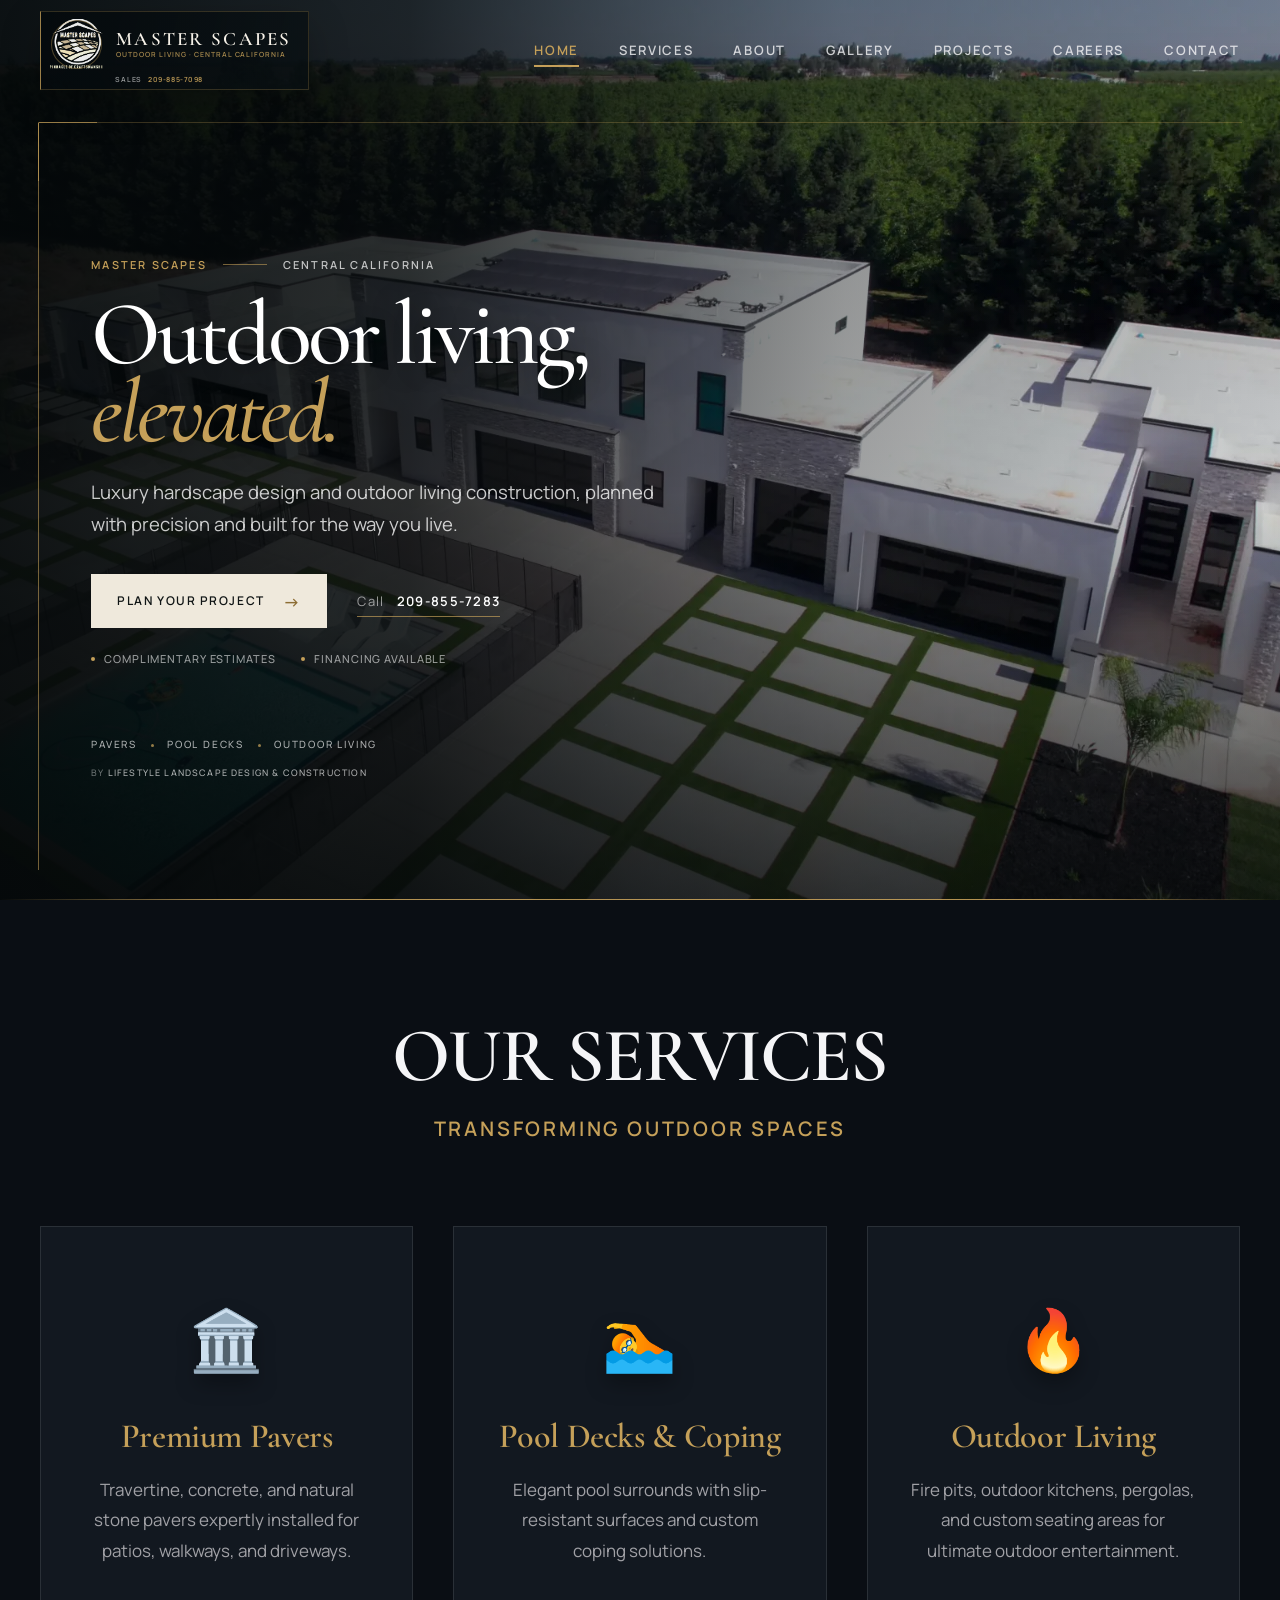
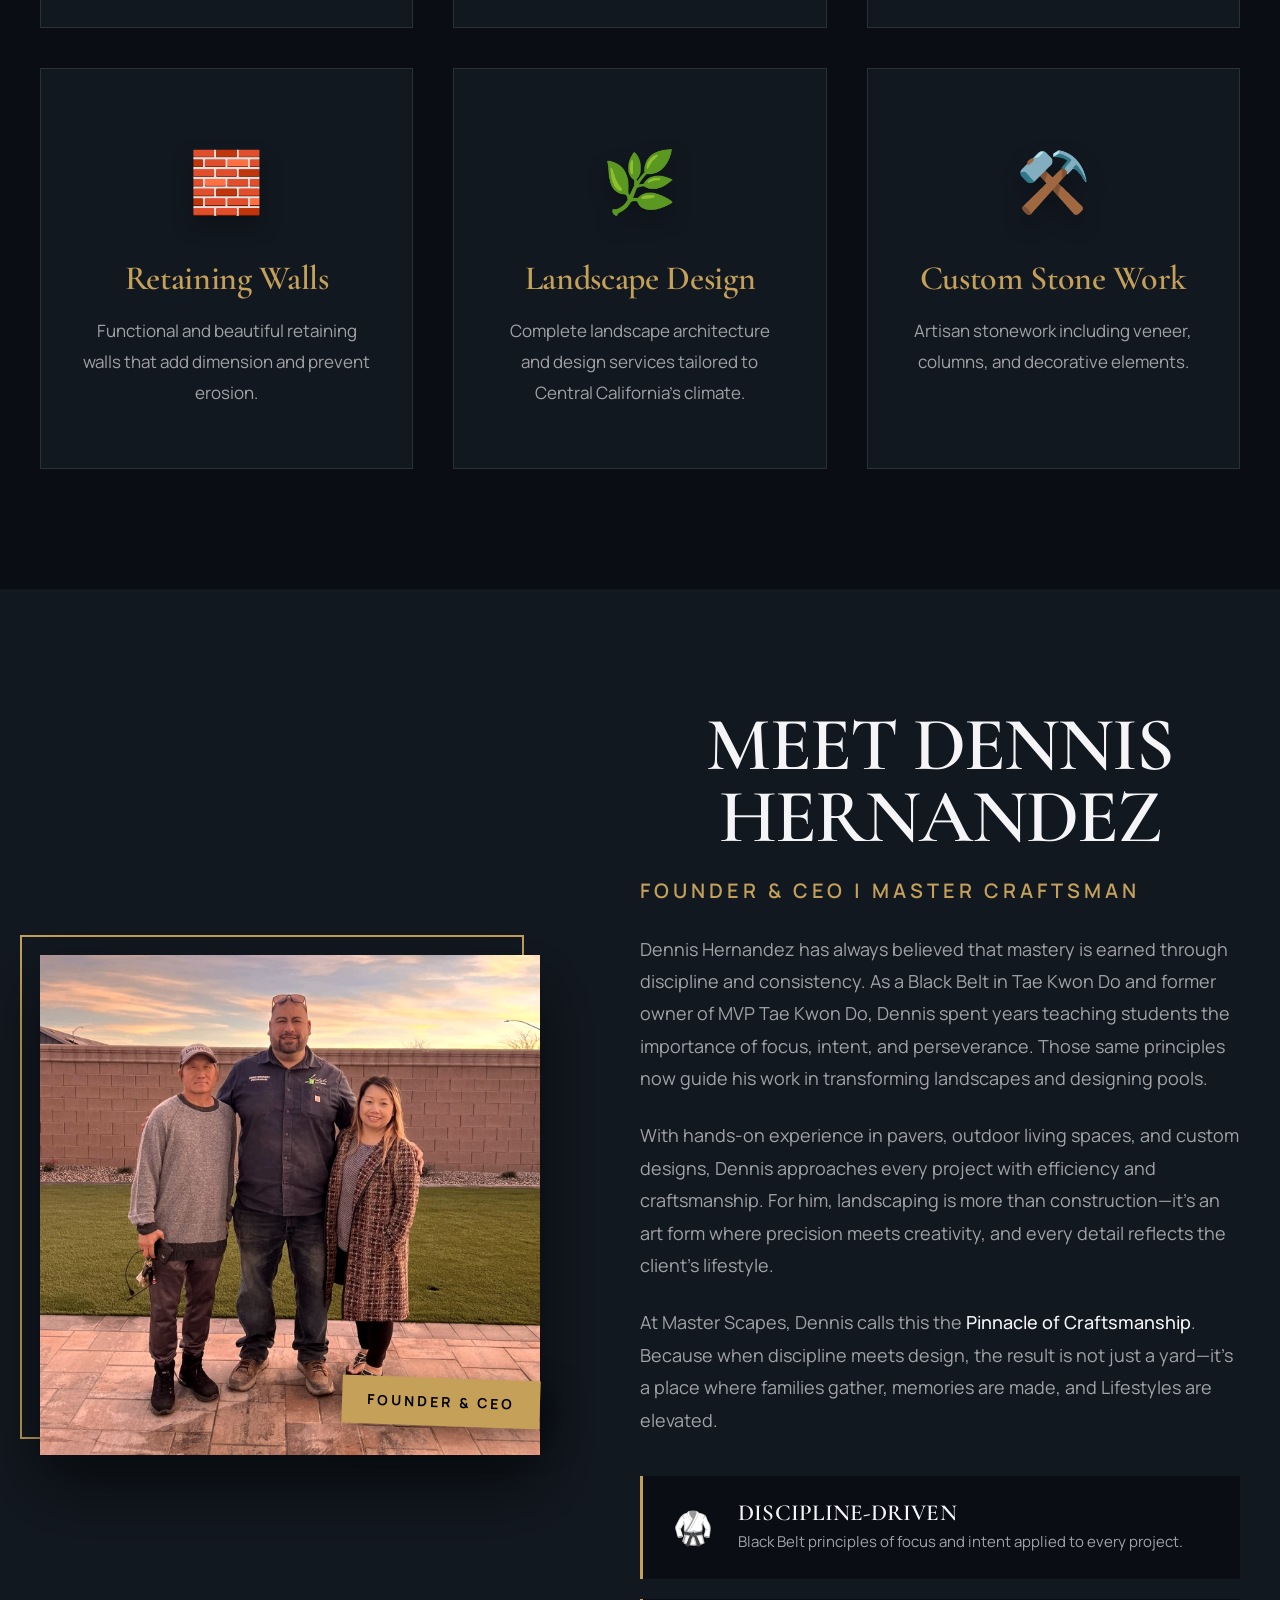
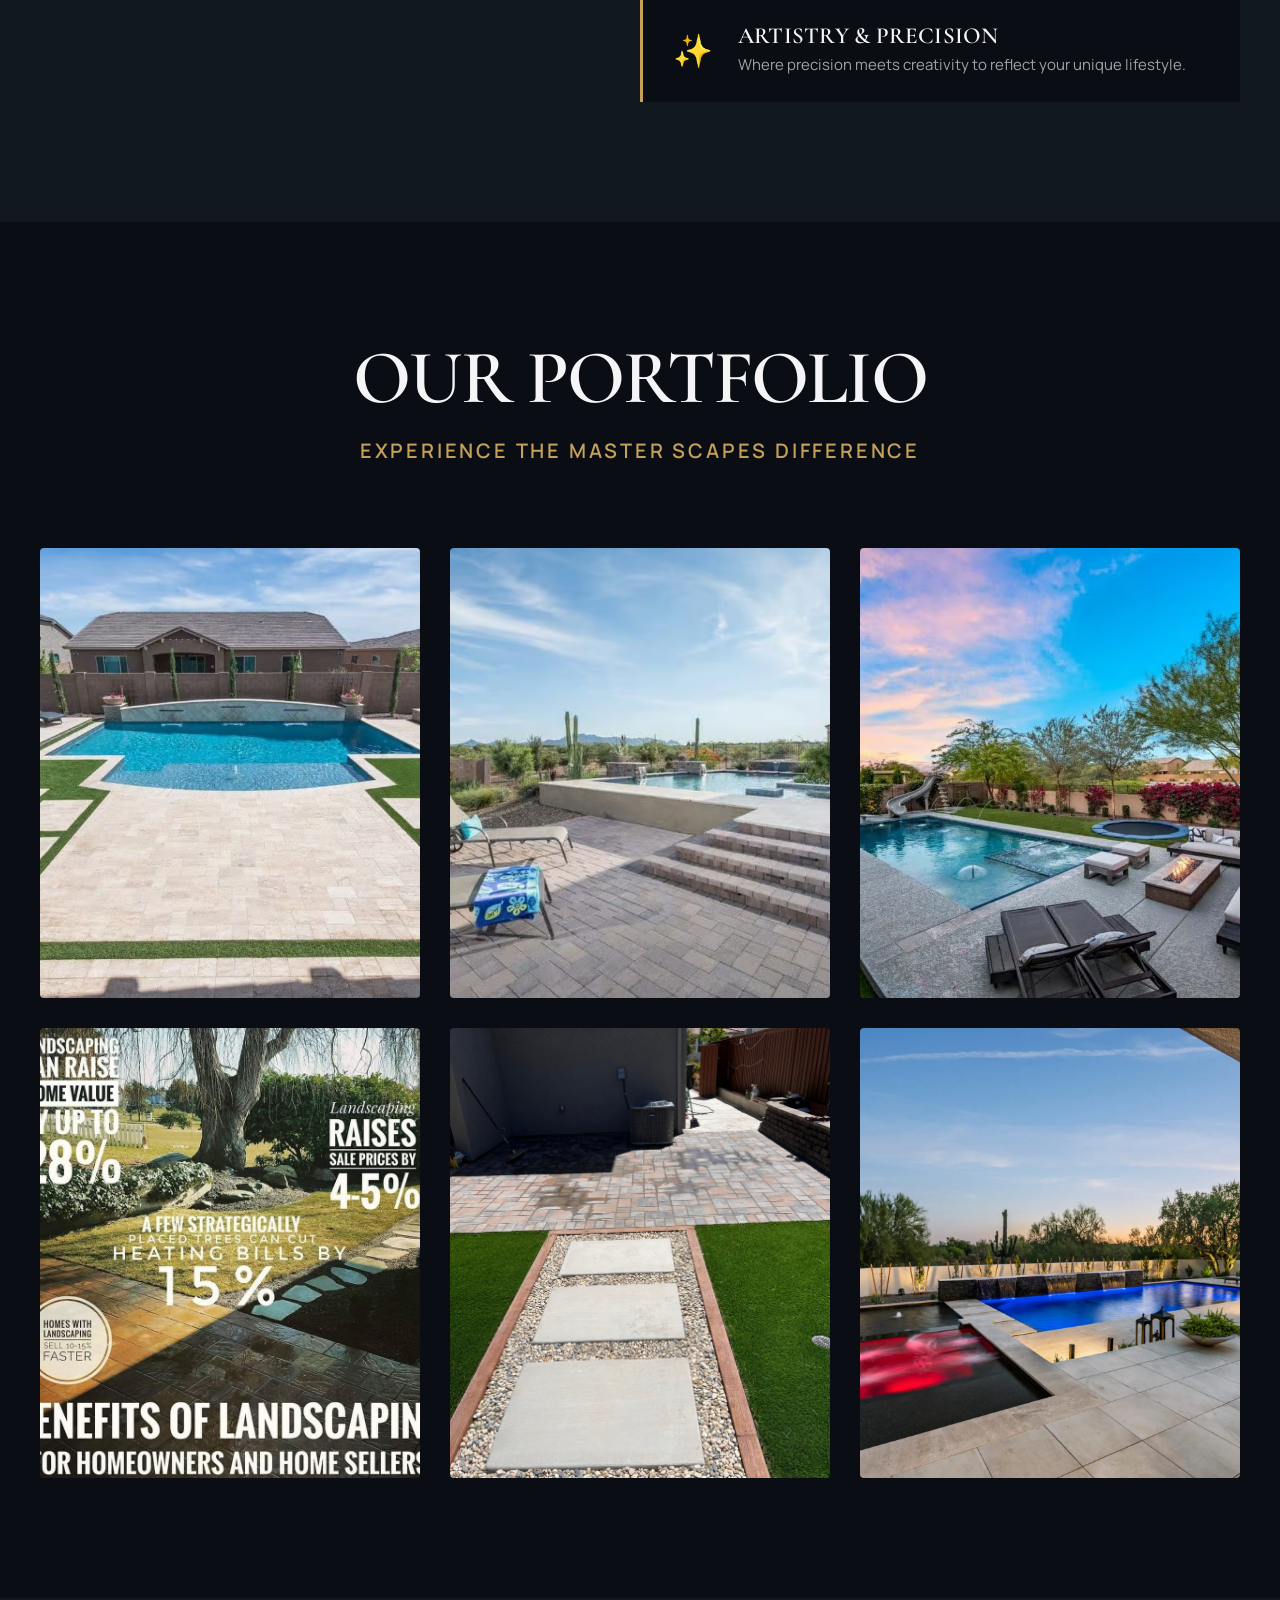
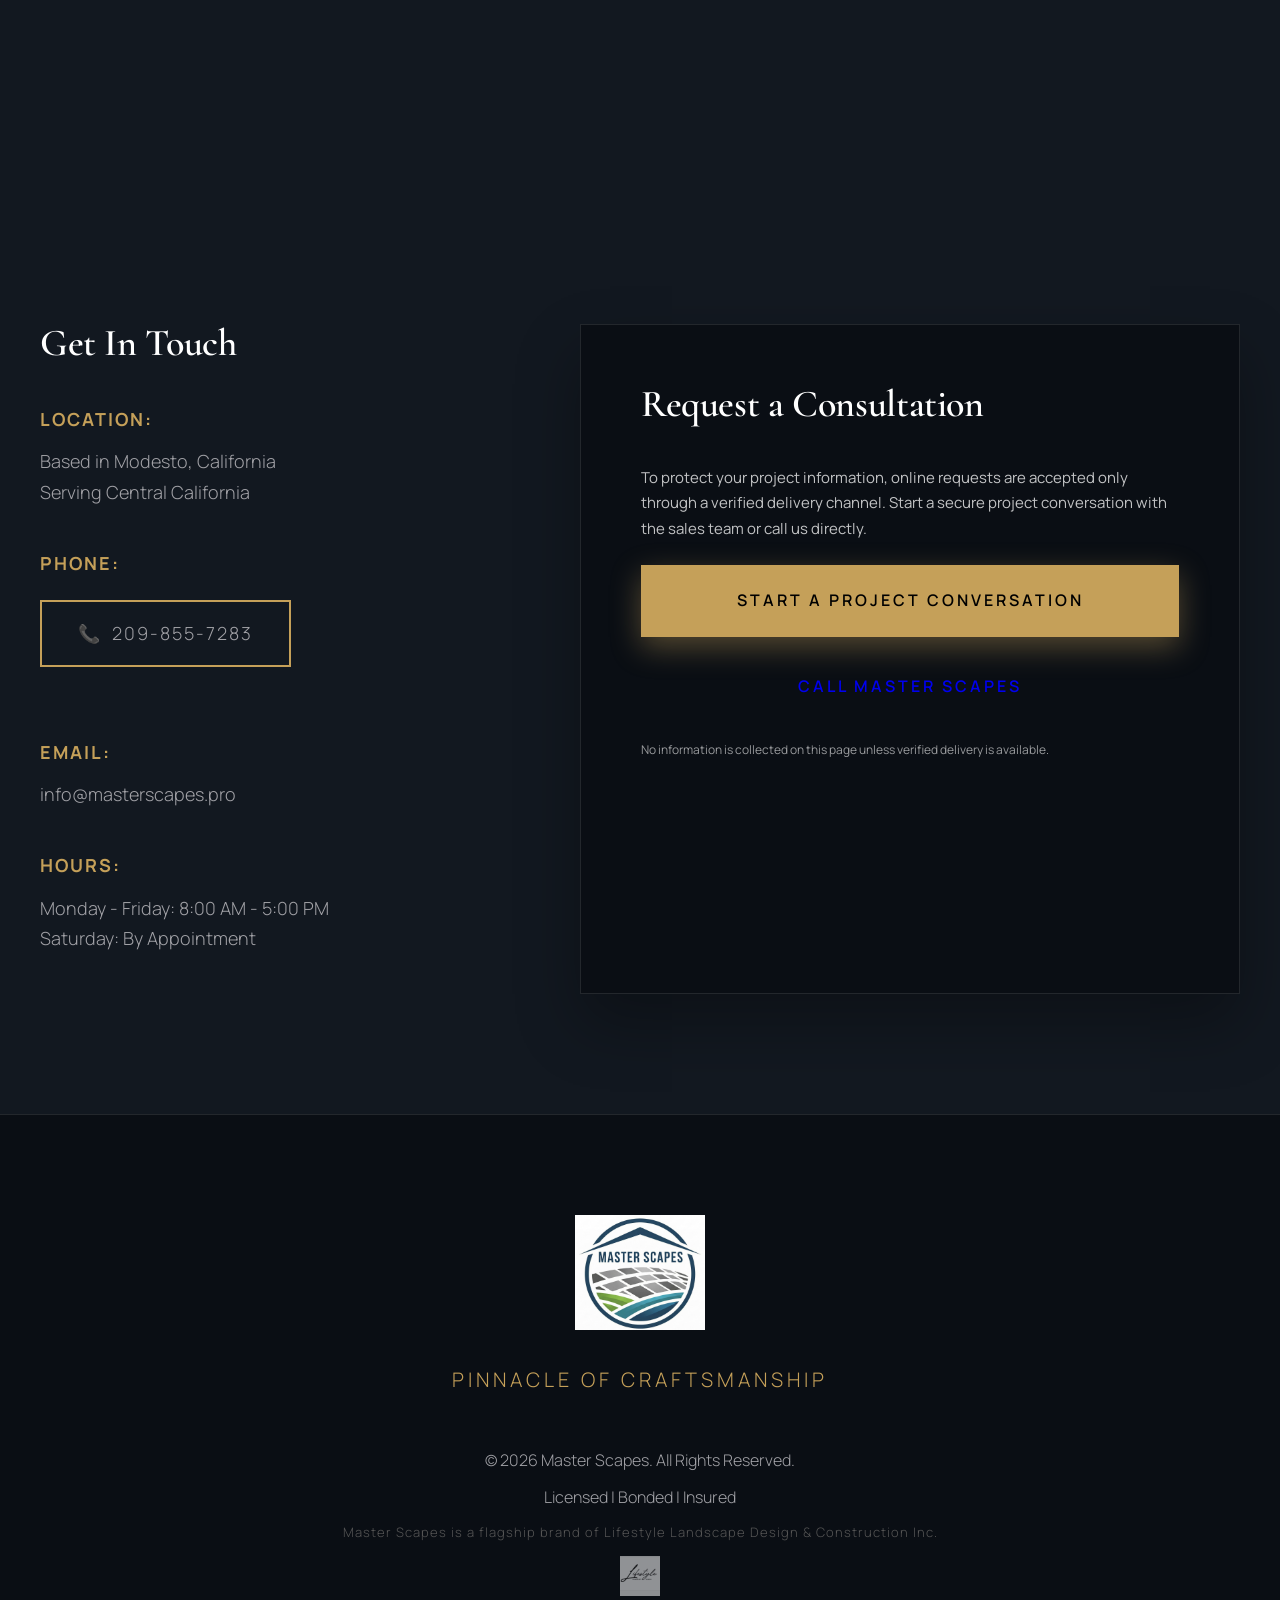
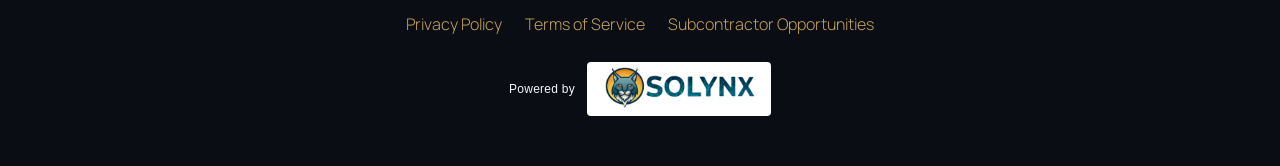
==== commit eaa0f018: "Correct public phone and add crawl discovery metadata" ====
--- a/index.html
+++ b/index.html
@@ -2,6 +2,7 @@
 <html lang="en">
 
 <head>
+    <link rel="canonical" href="https://www.masterscapes.pro/">
     <meta charset="UTF-8">
     <meta name="viewport" content="width=device-width, initial-scale=1.0">
     <meta name="description"
@@ -32,7 +33,7 @@
       "url": "https://masterscapes.pro",
       "logo": "https://masterscapes.pro/images/masterscapes-logo.svg",
       "image": "https://masterscapes.pro/images/UltimateBackyardPage_Function-scaled-1920x1280.webp",
-      "telephone": "+12098857238",
+      "telephone": "+12098557283",
       "email": "info@masterscapes.pro",
       "areaServed": {
         "@type": "State",
@@ -103,7 +104,7 @@
                     precision and built for the way you live.</p>
                 <div class="hero-actions">
                     <a href="#contact" class="hero-primary">Plan Your Project <span aria-hidden="true">&#8594;</span></a>
-                    <a href="tel:+12098857238" class="hero-phone"><span>Call</span> 209-885-PAVE</a>
+                    <a href="tel:+12098557283" class="hero-phone"><span>Call</span> 209-855-7283</a>
                 </div>
                 <div class="hero-assurance" aria-label="Project benefits">
                     <span>Complimentary estimates</span>
@@ -277,8 +278,8 @@
                     </div>
                     <div class="info-item">
                         <strong>Phone:</strong>
-                        <a href="tel:+12098857238" class="btn-call" style="margin-top:10px;" onclick="revealNumber(this, event)">209-885-PAVE</a>
-                        <span class="call-reveal">Tap to call: 209-885-7238</span>
+                        <a href="tel:+12098557283" class="btn-call" style="margin-top:10px;" onclick="revealNumber(this, event)">209-855-7283</a>
+                        <span class="call-reveal">Tap to call: 209-855-7283</span>
                     </div>
                     <div class="info-item">
                         <strong>Email:</strong>
@@ -299,7 +300,7 @@
                     <a href="/sales" class="btn btn-primary" style="display:block; text-align:center;">
                         Start a Project Conversation
                     </a>
-                    <a href="tel:+12098857238" class="btn btn-secondary"
+                    <a href="tel:+12098557283" class="btn btn-secondary"
                         style="display:block; text-align:center; margin-top:14px;">
                         Call Master Scapes
                     </a>
--- a/style.css
+++ b/style.css
@@ -1761,3 +1761,7 @@
 .solynx-credit{display:flex;align-items:center;justify-content:center;flex-wrap:wrap;gap:12px;width:fit-content;max-width:100%;min-height:54px;margin:24px auto 0;color:inherit;text-decoration:none;font:500 12px/1.5 Arial,sans-serif;letter-spacing:.02em;text-transform:none;grid-column:1/-1}
 .solynx-credit img{display:block;flex:none;width:184px;height:54px;max-width:100%;object-fit:contain;background:#fff;border-radius:4px;filter:none;opacity:1}
 .solynx-credit:focus-visible{outline:2px solid currentColor;outline-offset:6px;border-radius:4px}
+
+@media(max-width:640px){.solynx-credit{flex-direction:row;align-items:center;flex-wrap:nowrap;gap:8px;margin-left:24px;margin-right:auto;text-align:left}}
+
+@media(max-width:640px){.solynx-credit img{order:-1}}
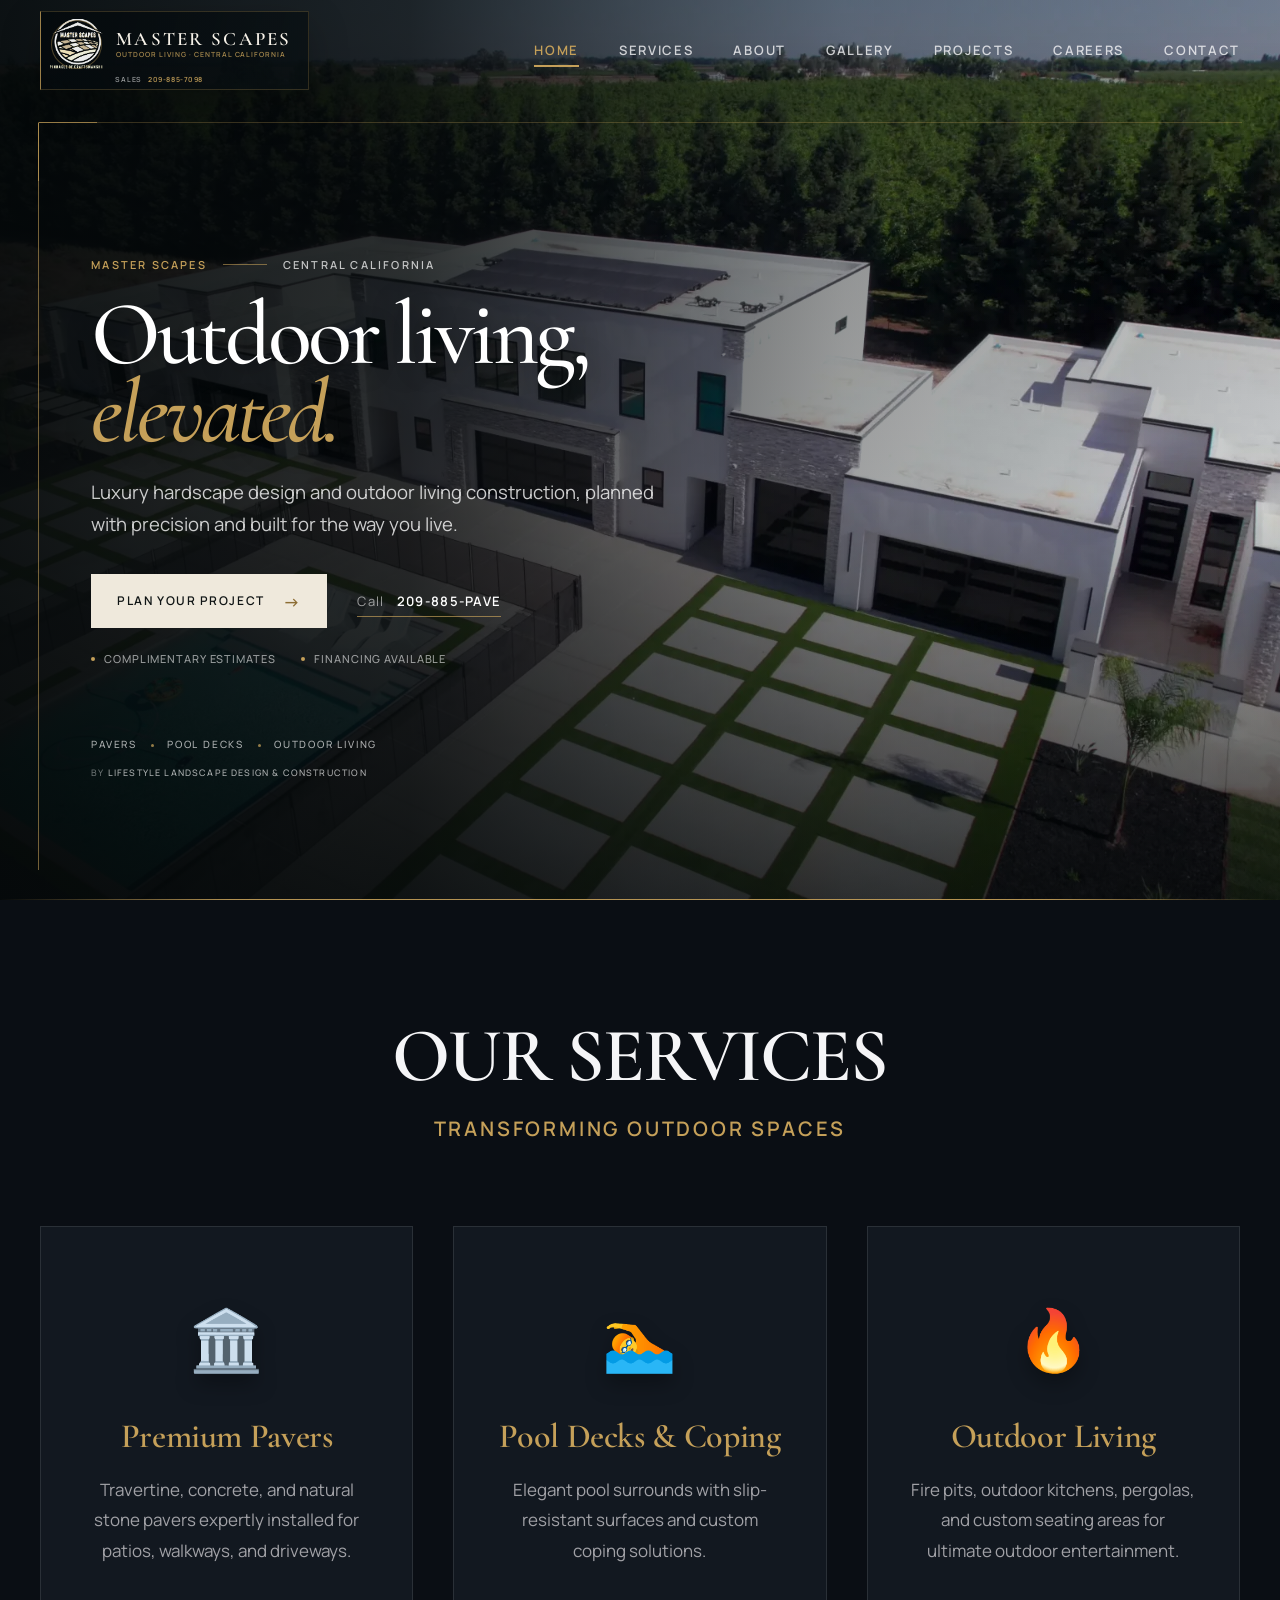
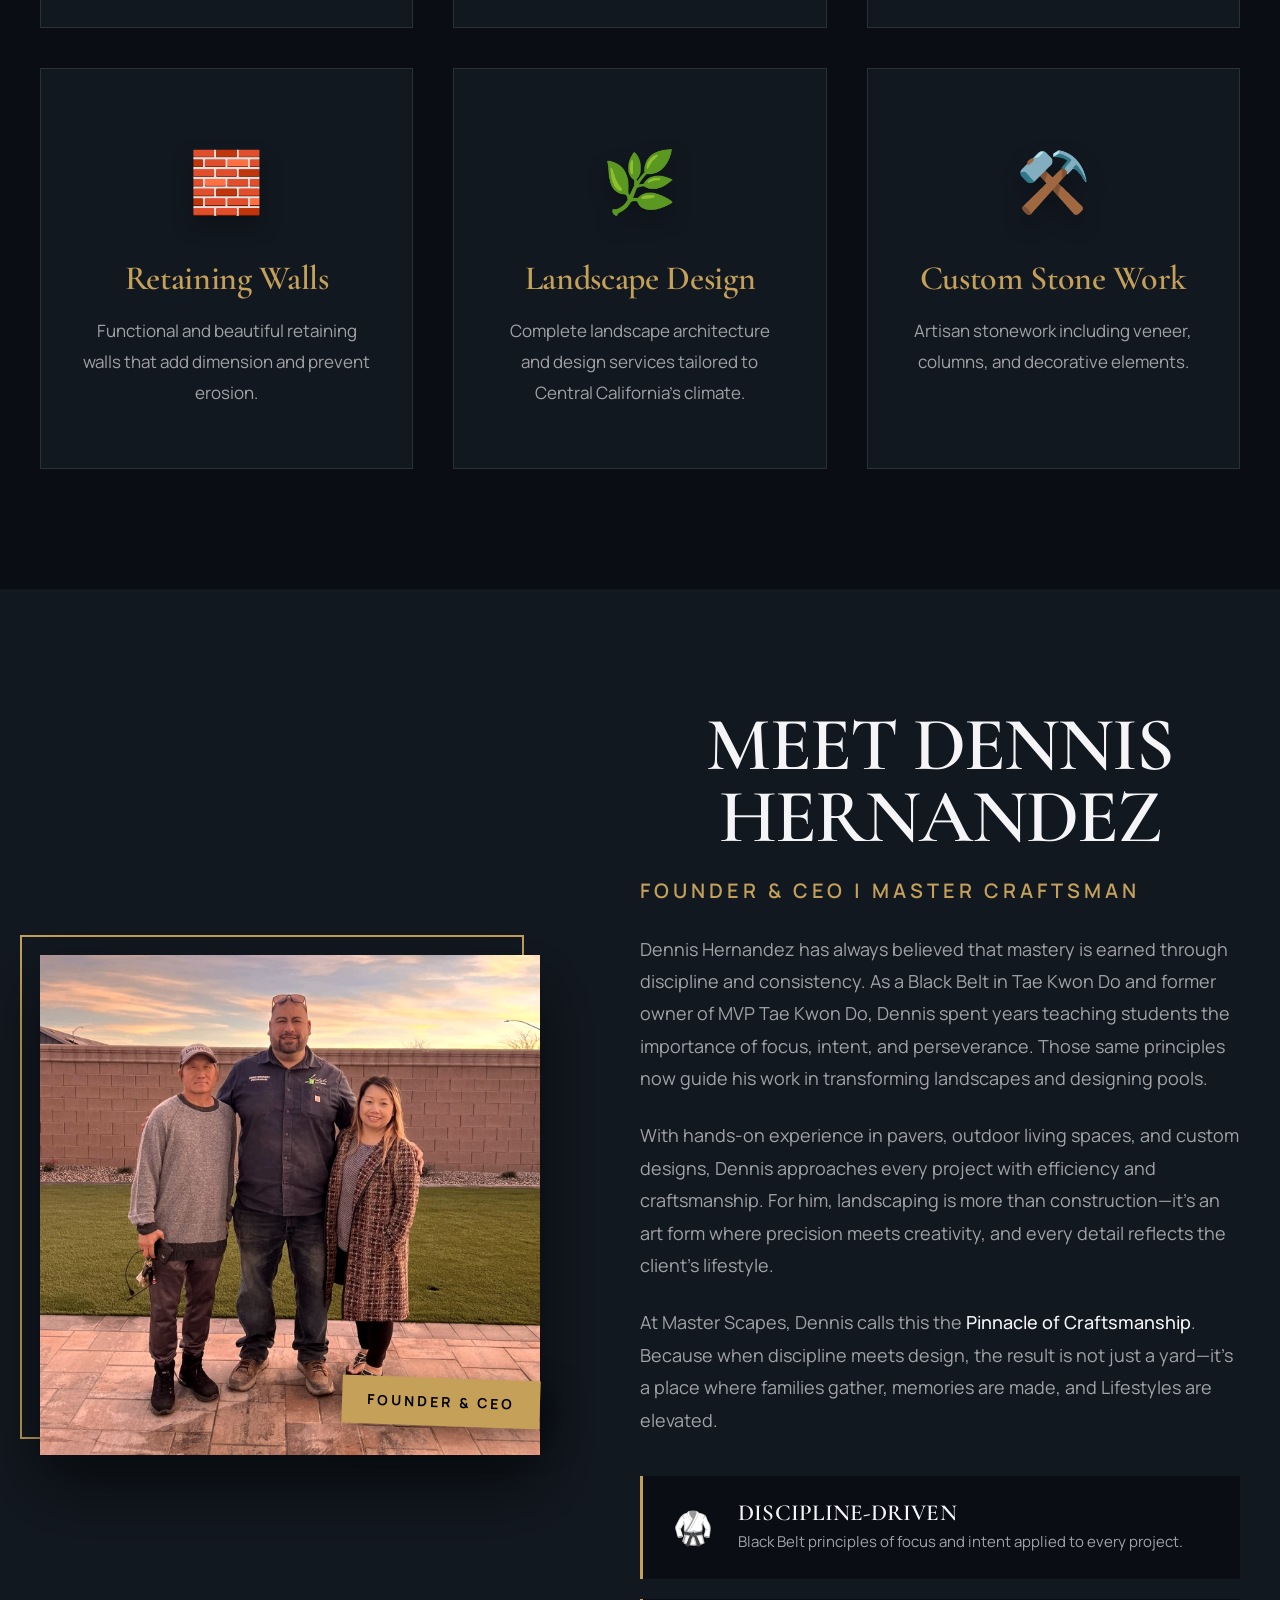
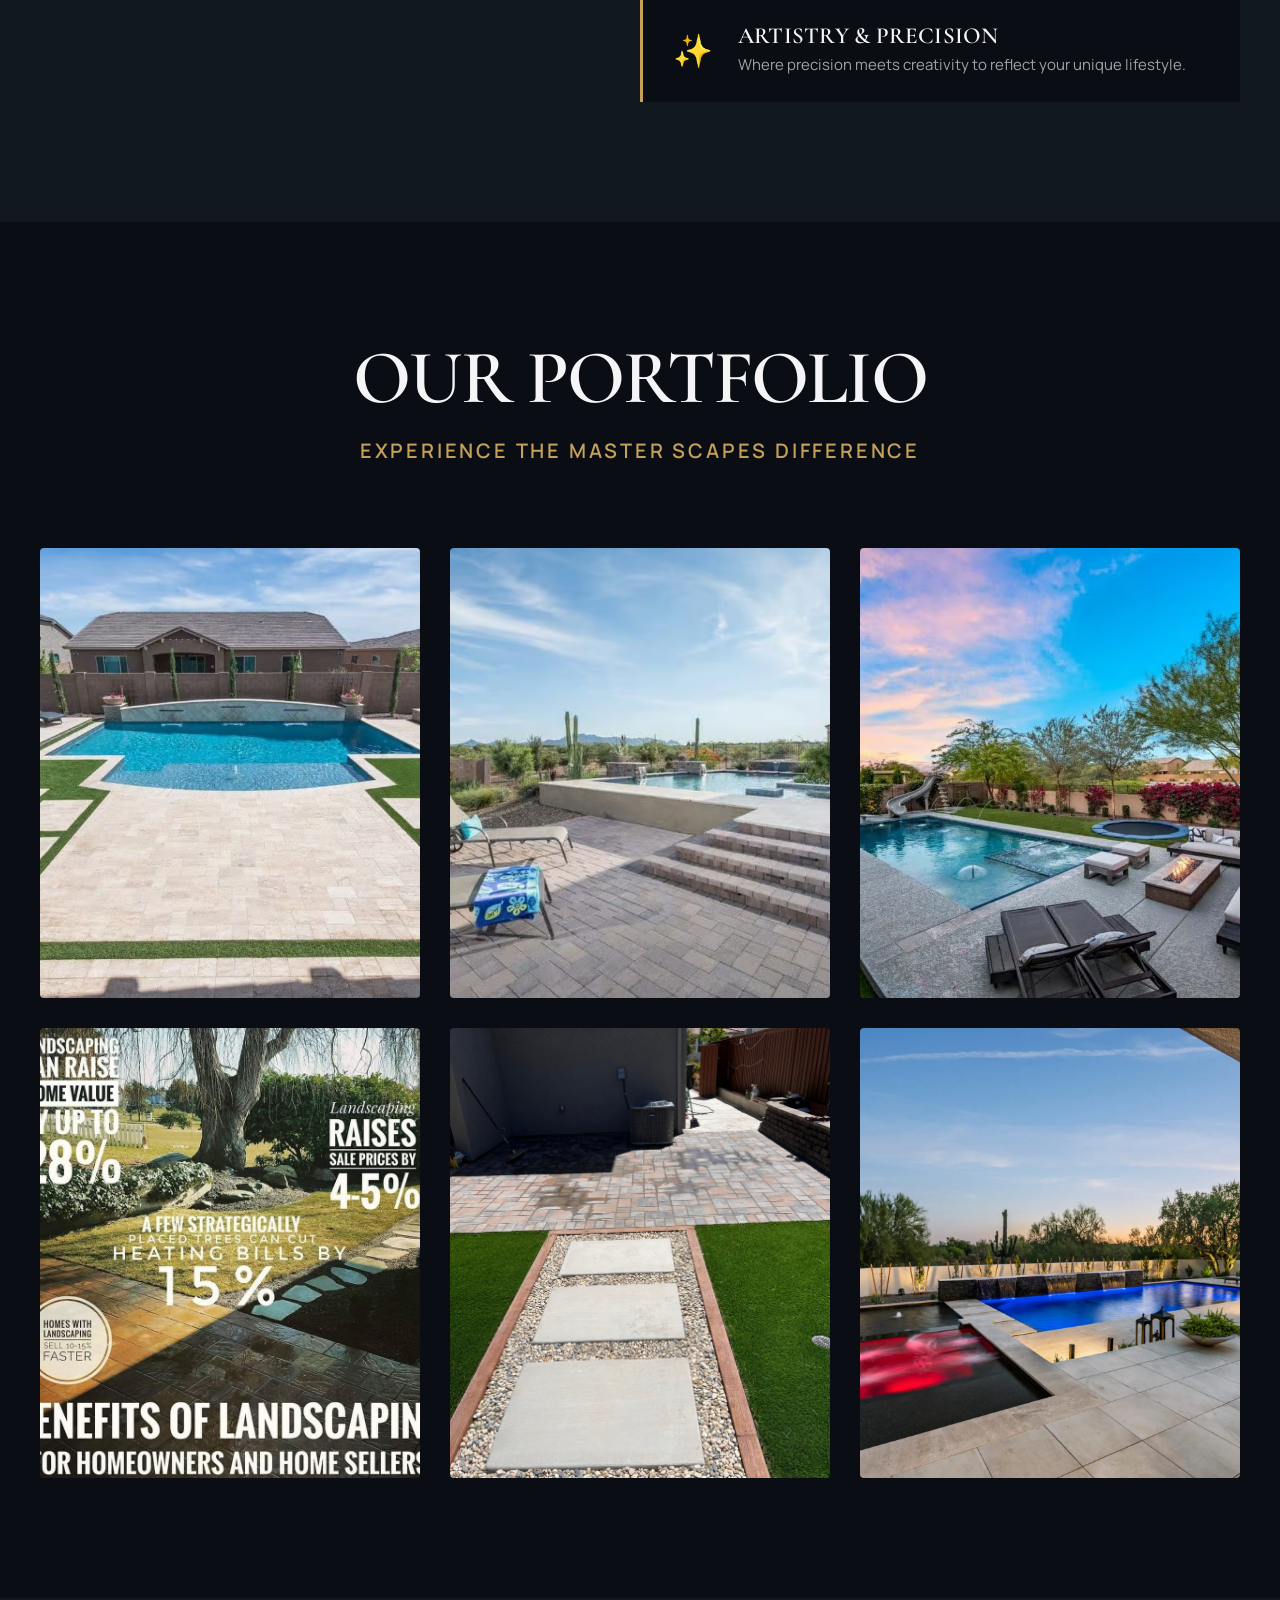
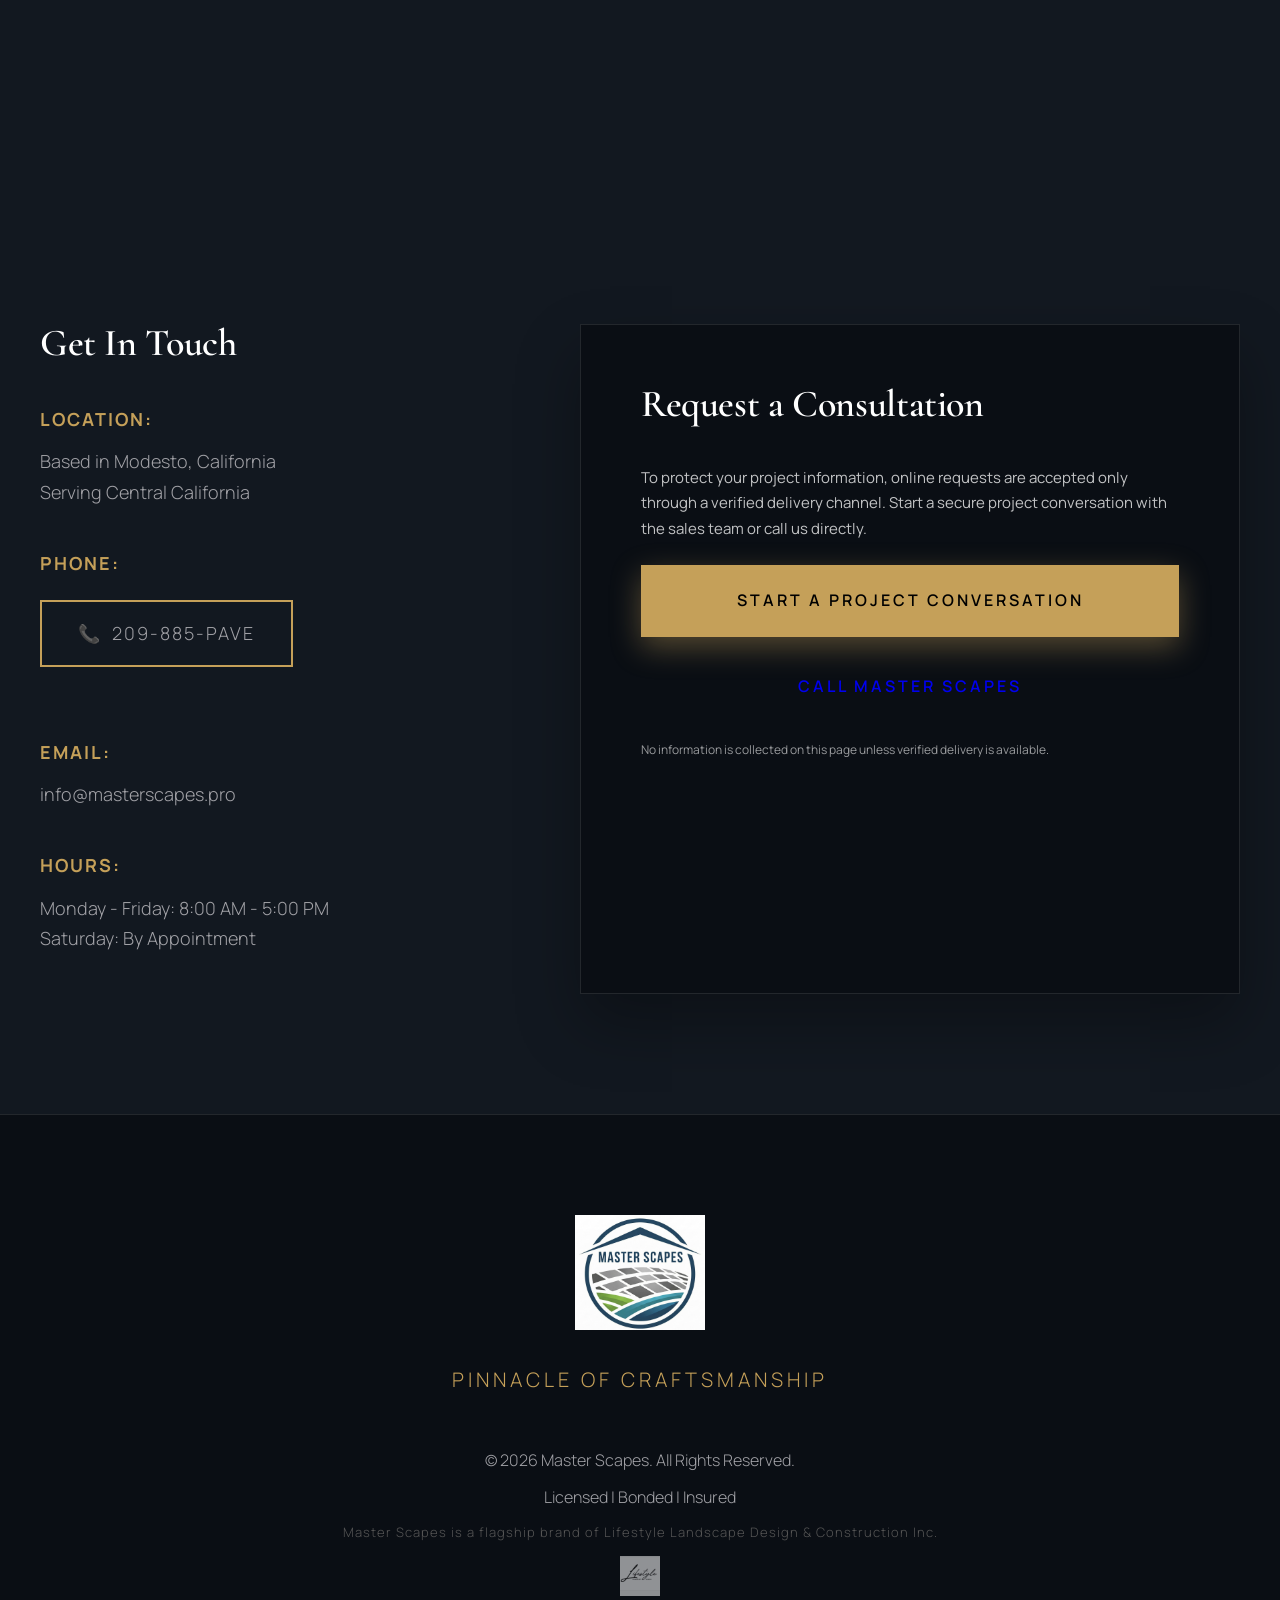
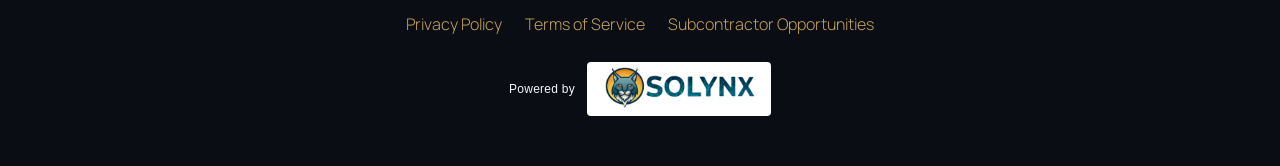
==== commit a2a2944a: "Add canonical URLs and crawl files for existing Master Scapes pages" ====
--- a/index.html
+++ b/index.html
@@ -2,7 +2,6 @@
 <html lang="en">
 
 <head>
-    <link rel="canonical" href="https://www.masterscapes.pro/">
     <meta charset="UTF-8">
     <meta name="viewport" content="width=device-width, initial-scale=1.0">
     <meta name="description"
@@ -16,6 +15,7 @@
     <meta property="og:image" content="images/UltimateBackyardPage_Function-scaled-1920x1280.webp">
     <meta property="og:type" content="website">
     <title>Master Scapes | Luxury Hardscape Contractor</title>
+    <link rel="canonical" href="https://www.masterscapes.pro/">
     <link rel="stylesheet" href="style.css">
     <link rel="icon" href="favicon.ico">
     <link rel="icon" type="image/png" sizes="32x32" href="favicon-32x32.png">
@@ -33,7 +33,7 @@
       "url": "https://masterscapes.pro",
       "logo": "https://masterscapes.pro/images/masterscapes-logo.svg",
       "image": "https://masterscapes.pro/images/UltimateBackyardPage_Function-scaled-1920x1280.webp",
-      "telephone": "+12098557283",
+      "telephone": "+12098857238",
       "email": "info@masterscapes.pro",
       "areaServed": {
         "@type": "State",
@@ -104,7 +104,7 @@
                     precision and built for the way you live.</p>
                 <div class="hero-actions">
                     <a href="#contact" class="hero-primary">Plan Your Project <span aria-hidden="true">&#8594;</span></a>
-                    <a href="tel:+12098557283" class="hero-phone"><span>Call</span> 209-855-7283</a>
+                    <a href="tel:+12098857238" class="hero-phone"><span>Call</span> 209-885-PAVE</a>
                 </div>
                 <div class="hero-assurance" aria-label="Project benefits">
                     <span>Complimentary estimates</span>
@@ -278,8 +278,8 @@
                     </div>
                     <div class="info-item">
                         <strong>Phone:</strong>
-                        <a href="tel:+12098557283" class="btn-call" style="margin-top:10px;" onclick="revealNumber(this, event)">209-855-7283</a>
-                        <span class="call-reveal">Tap to call: 209-855-7283</span>
+                        <a href="tel:+12098857238" class="btn-call" style="margin-top:10px;" onclick="revealNumber(this, event)">209-885-PAVE</a>
+                        <span class="call-reveal">Tap to call: 209-885-7238</span>
                     </div>
                     <div class="info-item">
                         <strong>Email:</strong>
@@ -300,7 +300,7 @@
                     <a href="/sales" class="btn btn-primary" style="display:block; text-align:center;">
                         Start a Project Conversation
                     </a>
-                    <a href="tel:+12098557283" class="btn btn-secondary"
+                    <a href="tel:+12098857238" class="btn btn-secondary"
                         style="display:block; text-align:center; margin-top:14px;">
                         Call Master Scapes
                     </a>
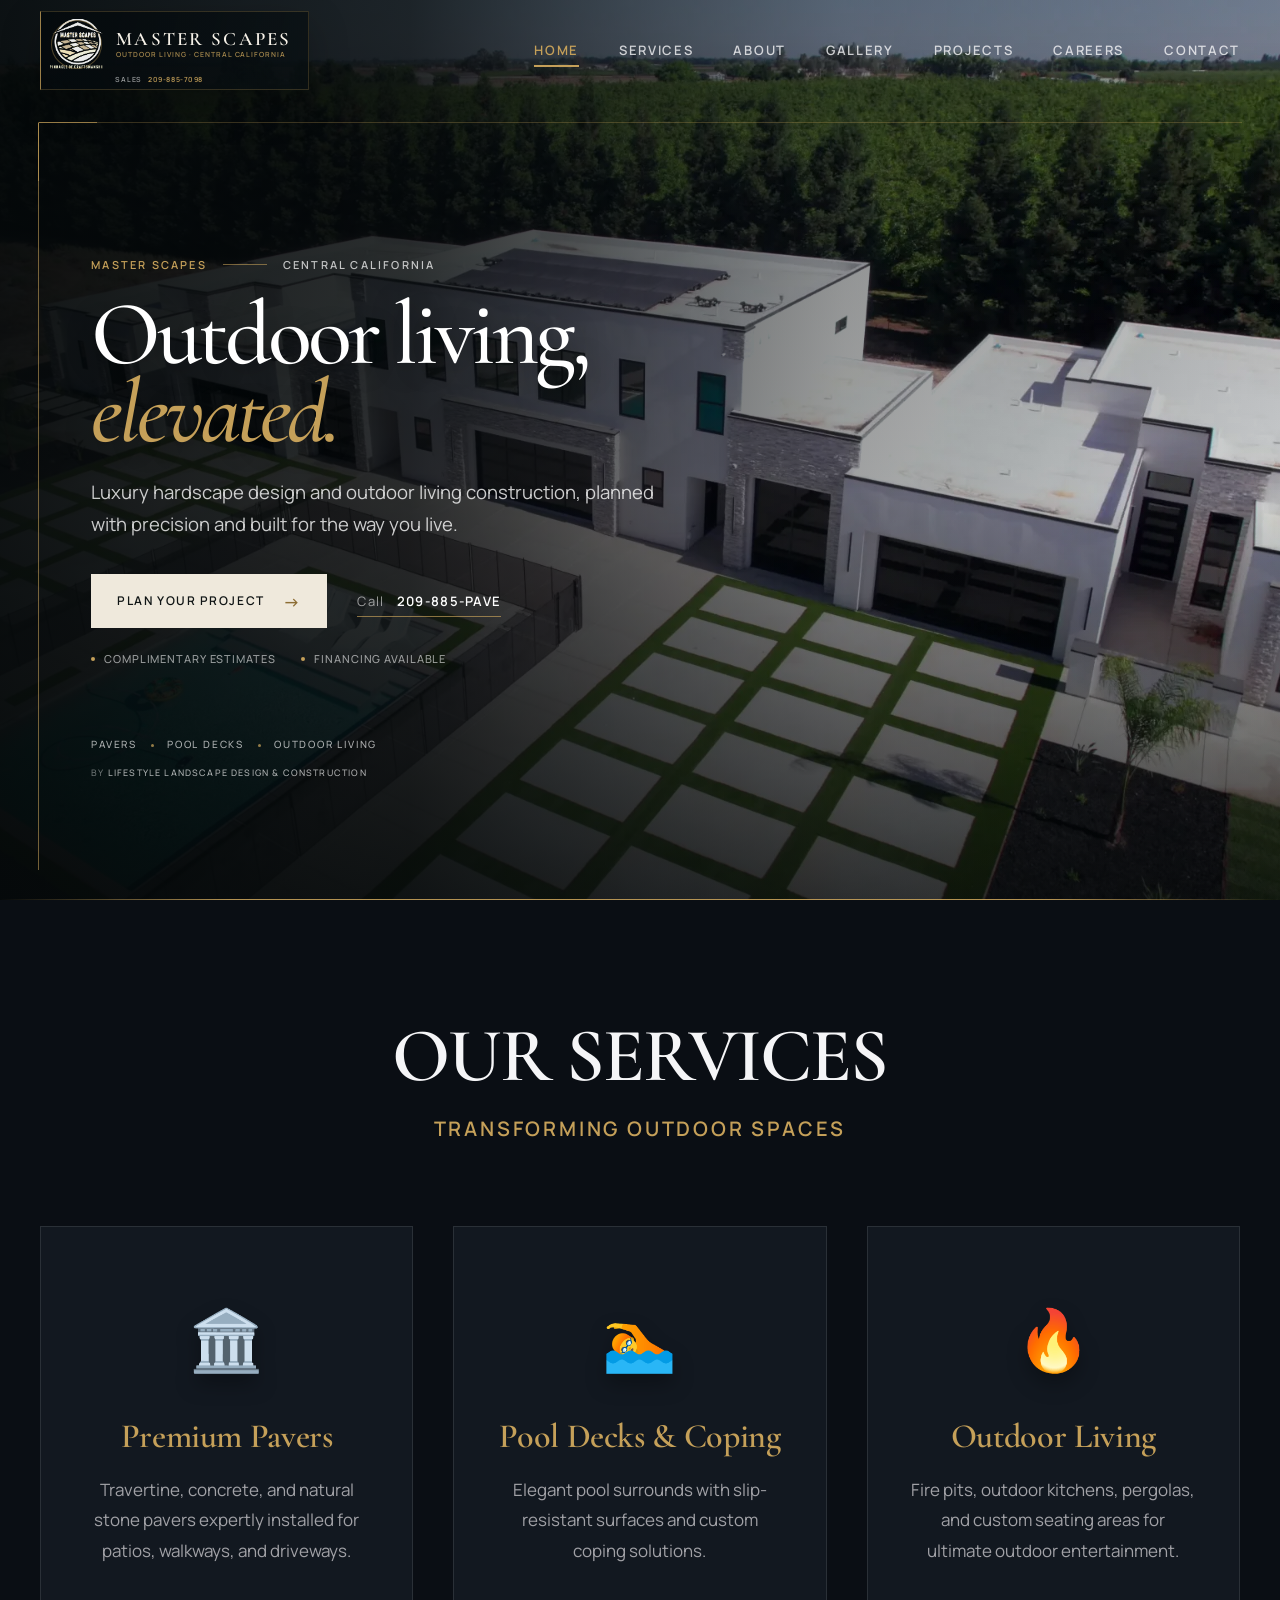
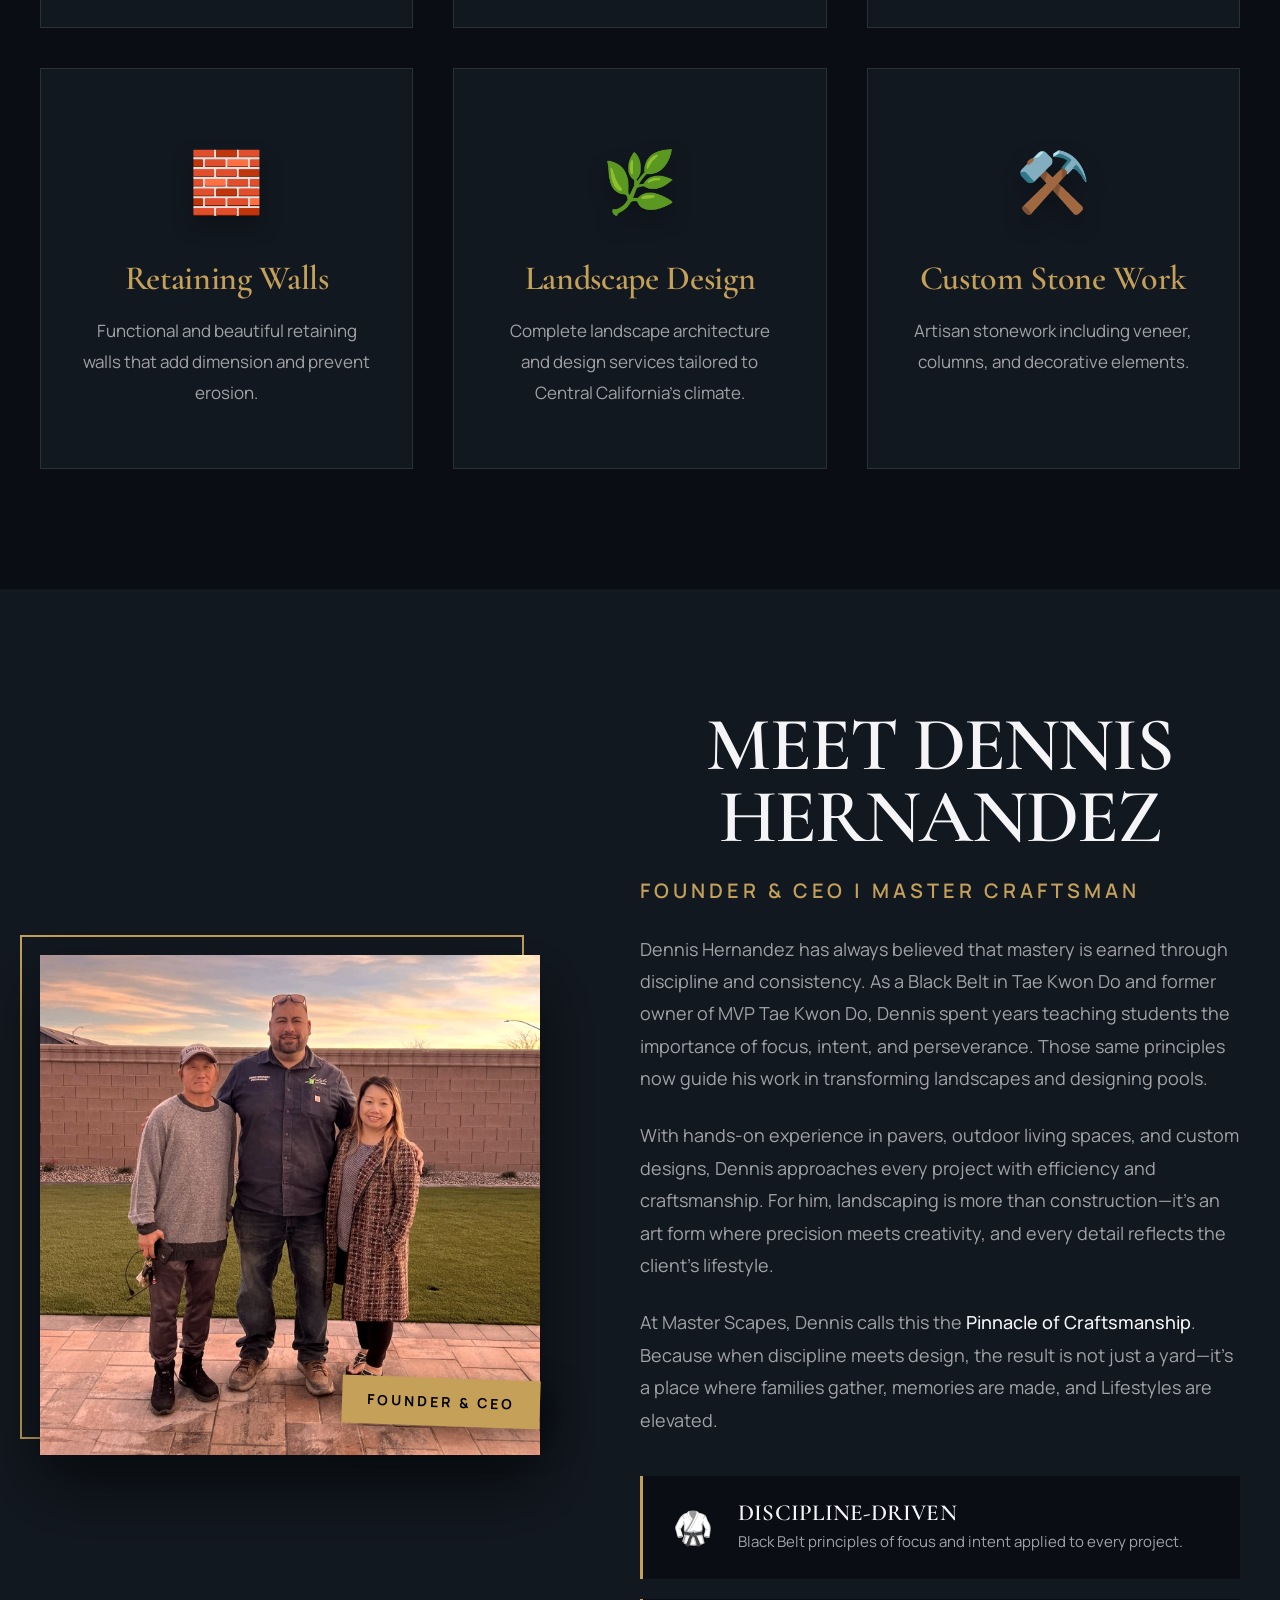
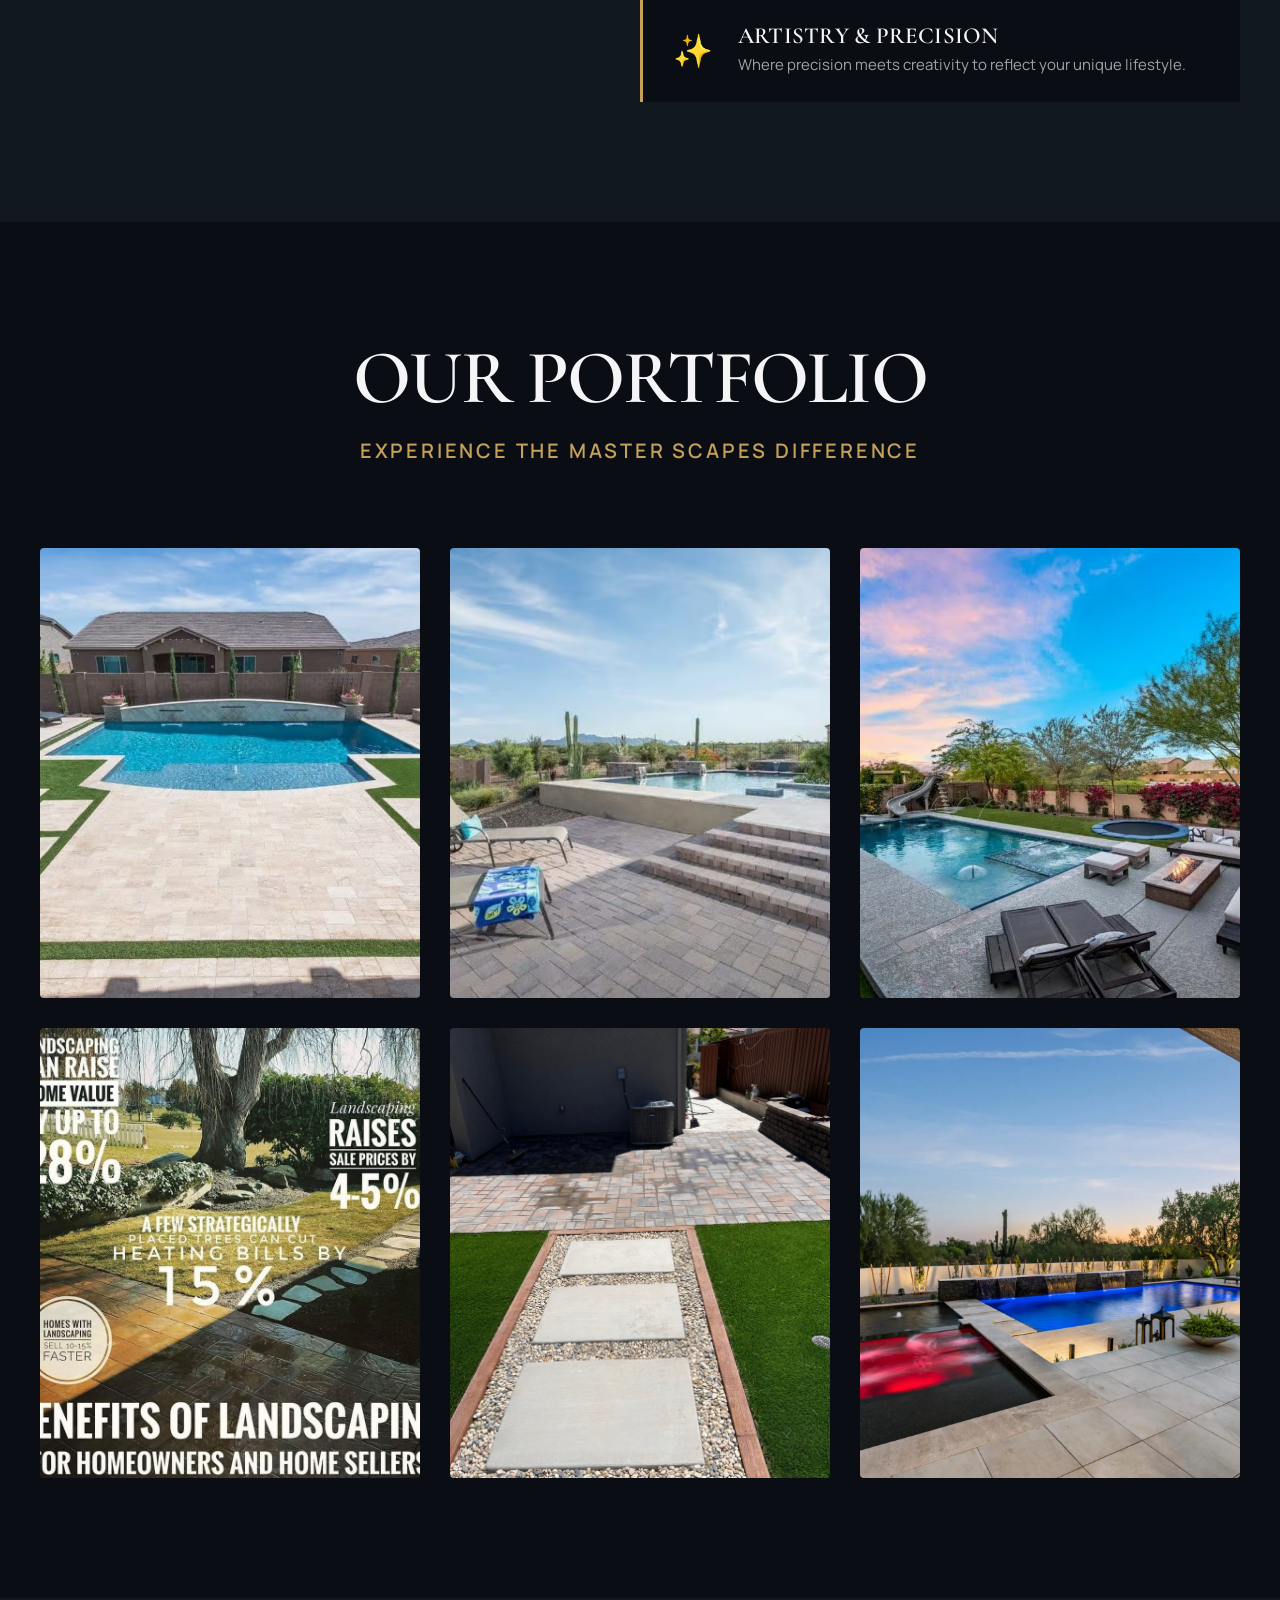
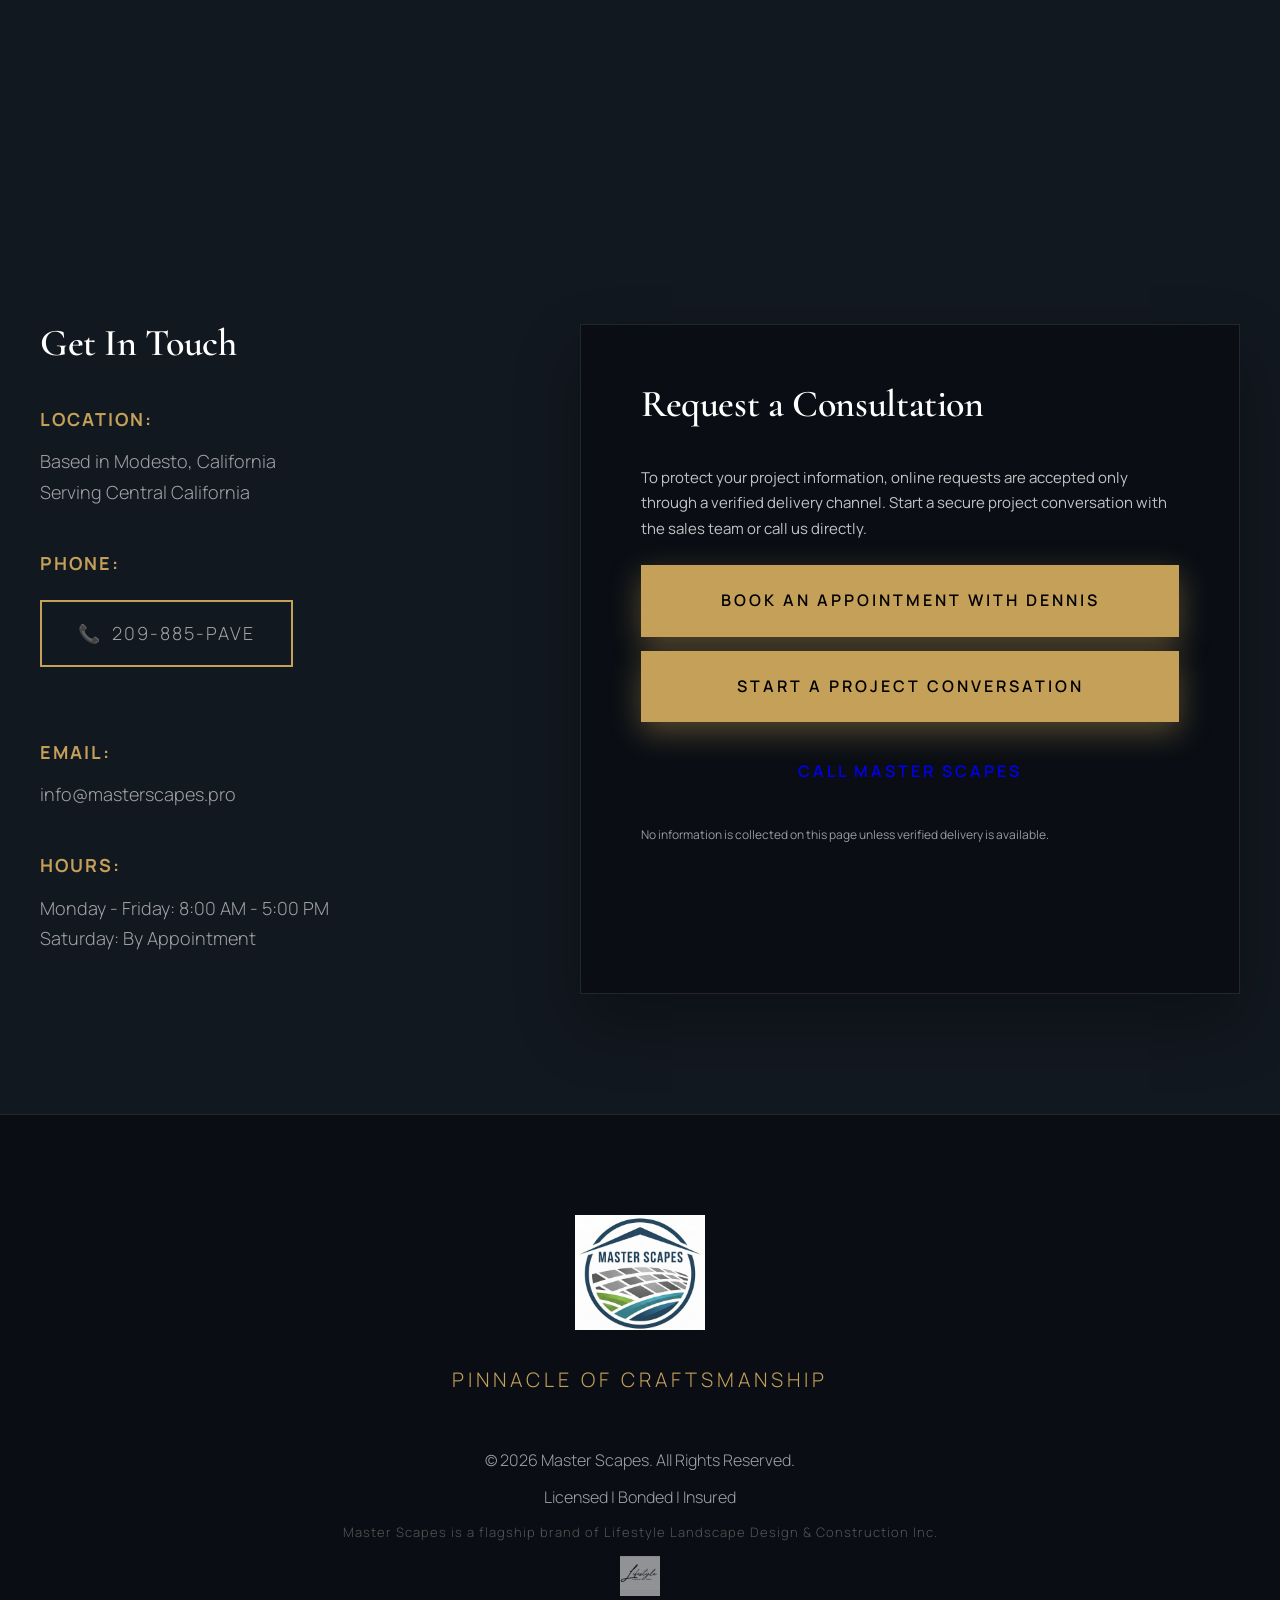
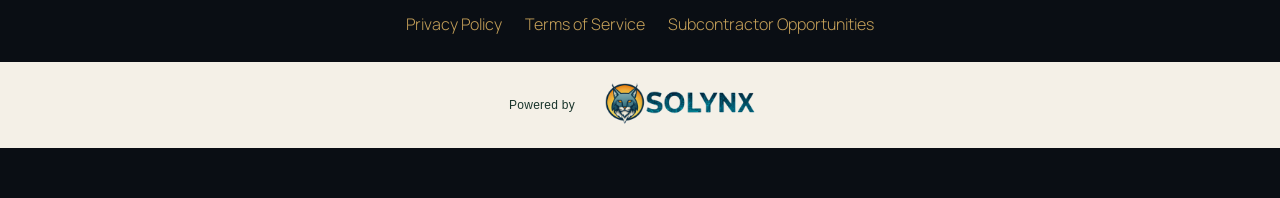
==== commit b5ea1070: "Add Dennis appointment booking link" ====
--- a/index.html
+++ b/index.html
@@ -297,6 +297,9 @@
                         To protect your project information, online requests are accepted only through a verified
                         delivery channel. Start a secure project conversation with the sales team or call us directly.
                     </p>
+                    <a href="https://link.masterscapes.pro/widget/booking/v4JyGfcCJLQ7nWzjdIIM" class="btn btn-primary" style="display:block; text-align:center; margin-bottom:14px;">
+                        Book an Appointment with Dennis
+                    </a>
                     <a href="/sales" class="btn btn-primary" style="display:block; text-align:center;">
                         Start a Project Conversation
                     </a>
--- a/style.css
+++ b/style.css
@@ -1759,9 +1759,13 @@
 
 /* Full, authentic SOLYNX footer credit. Preserve emblem and wordmark. */
 .solynx-credit{display:flex;align-items:center;justify-content:center;flex-wrap:wrap;gap:12px;width:fit-content;max-width:100%;min-height:54px;margin:24px auto 0;color:inherit;text-decoration:none;font:500 12px/1.5 Arial,sans-serif;letter-spacing:.02em;text-transform:none;grid-column:1/-1}
-.solynx-credit img{display:block;flex:none;width:184px;height:54px;max-width:100%;object-fit:contain;background:#fff;border-radius:4px;filter:none;opacity:1}
+.solynx-credit img{display:block;flex:none;width:184px;height:54px;max-width:100%;object-fit:contain;background:transparent;filter:none;opacity:1}
 .solynx-credit:focus-visible{outline:2px solid currentColor;outline-offset:6px;border-radius:4px}
 
 @media(max-width:640px){.solynx-credit{flex-direction:row;align-items:center;flex-wrap:nowrap;gap:8px;margin-left:24px;margin-right:auto;text-align:left}}
 
 @media(max-width:640px){.solynx-credit img{order:-1}}
+
+/* A continuous warm credit strip keeps the original dark wordmark legible. */
+.solynx-credit{box-sizing:border-box;width:100%;padding:16px;background:#f4f0e7;color:#18342b}
+@media(max-width:640px){.solynx-credit{margin-left:0;margin-right:0;justify-content:center}}
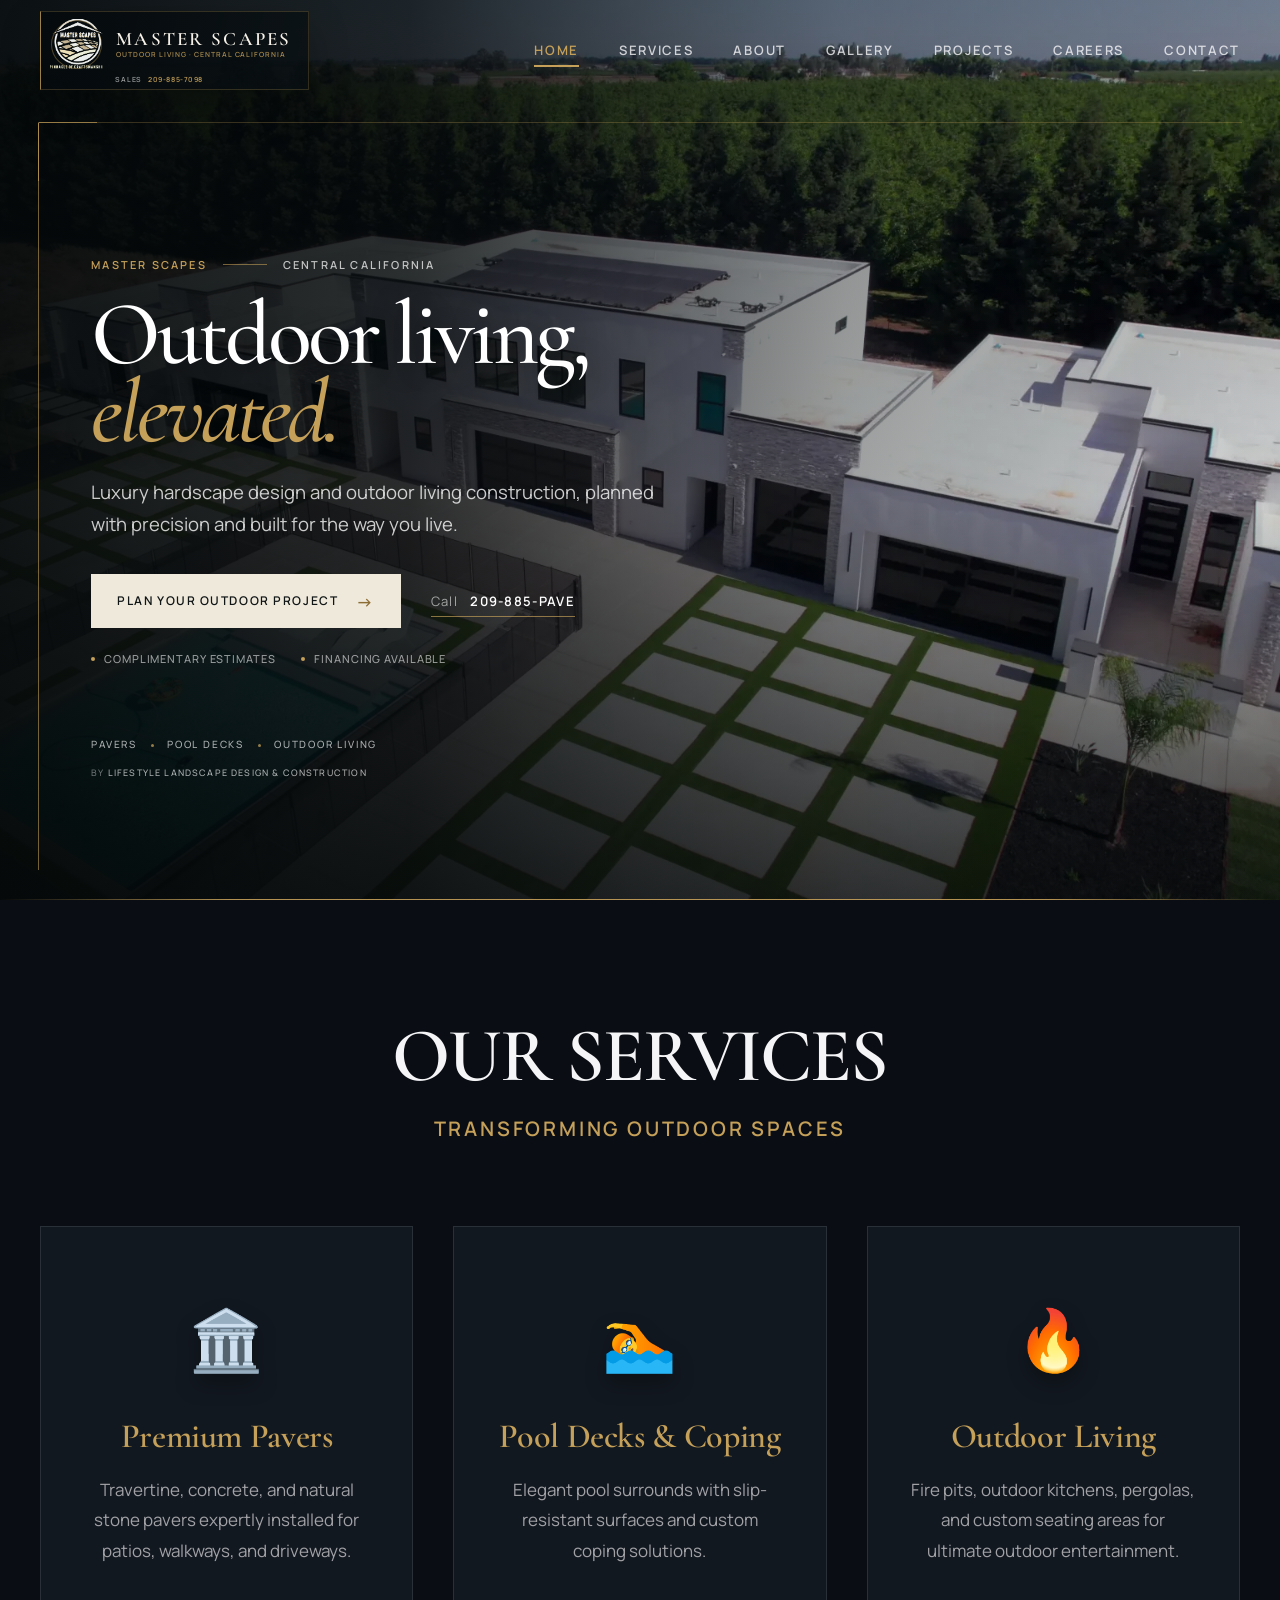
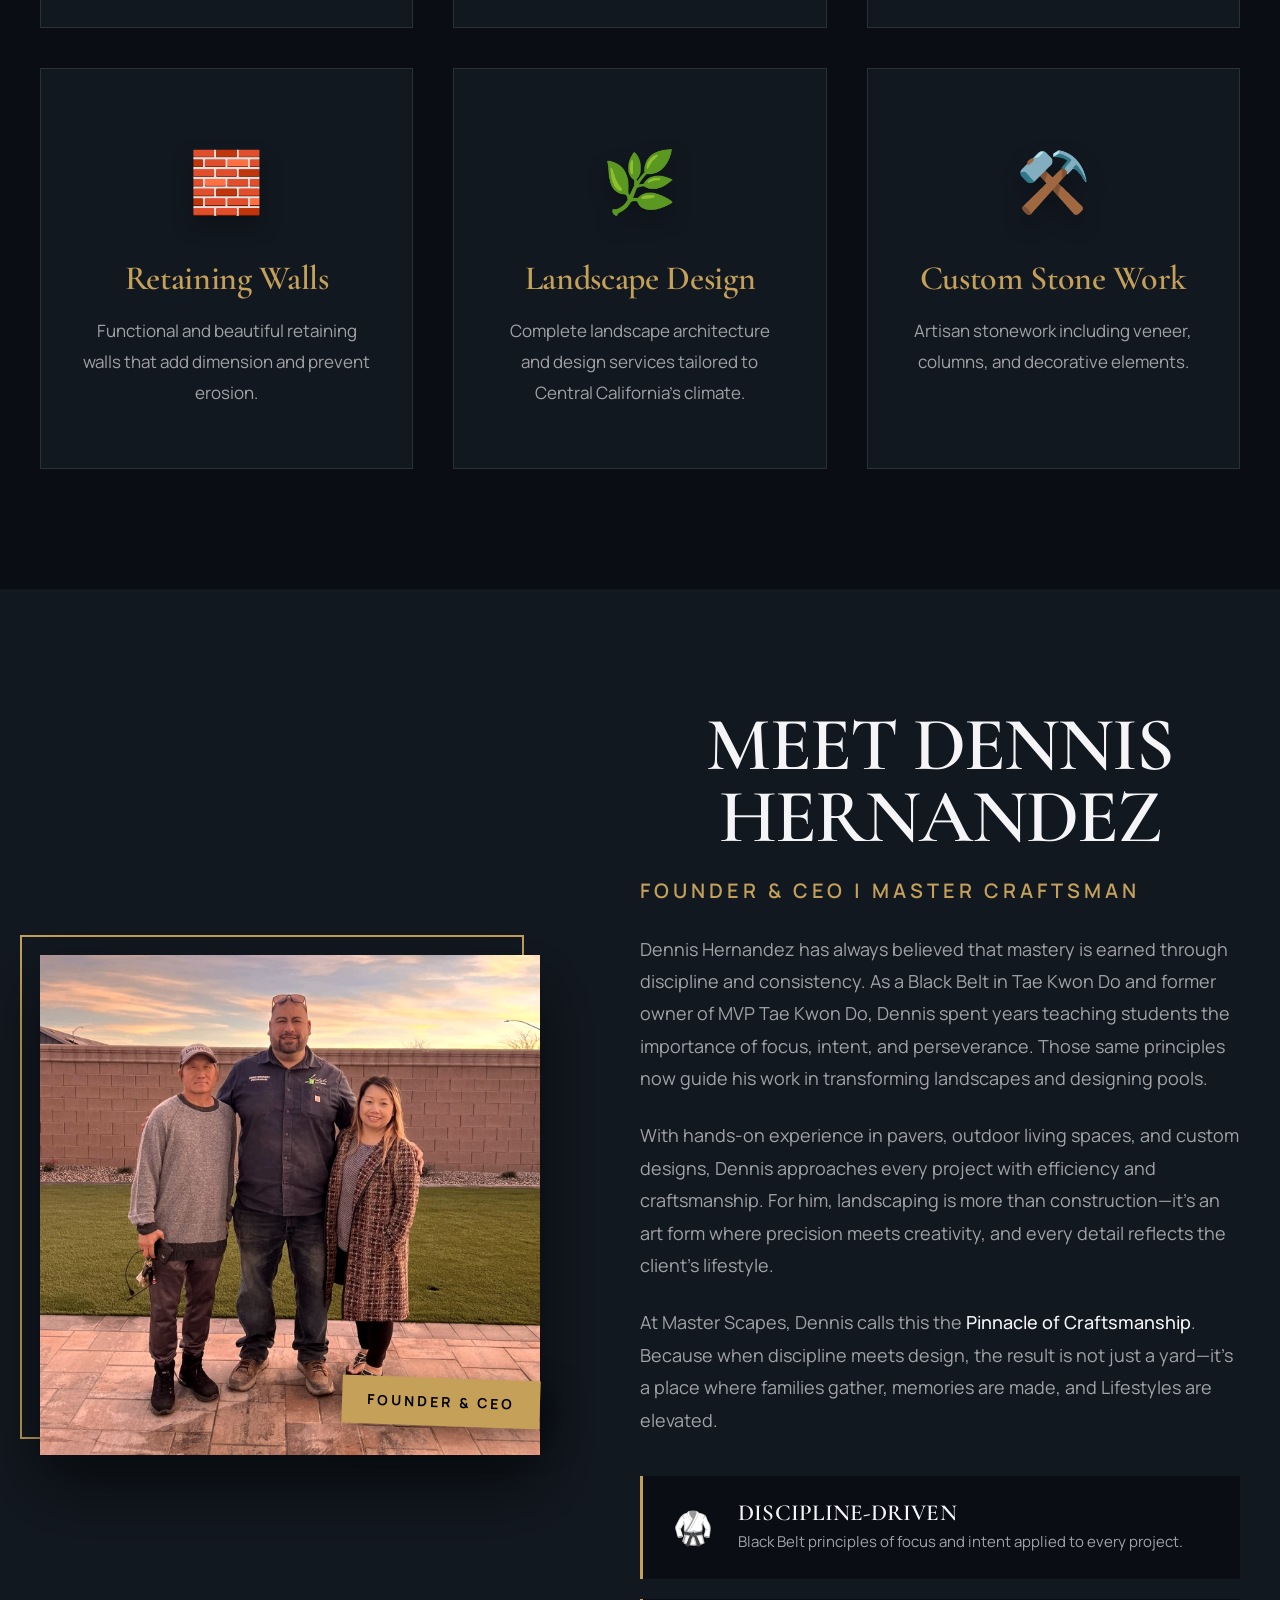
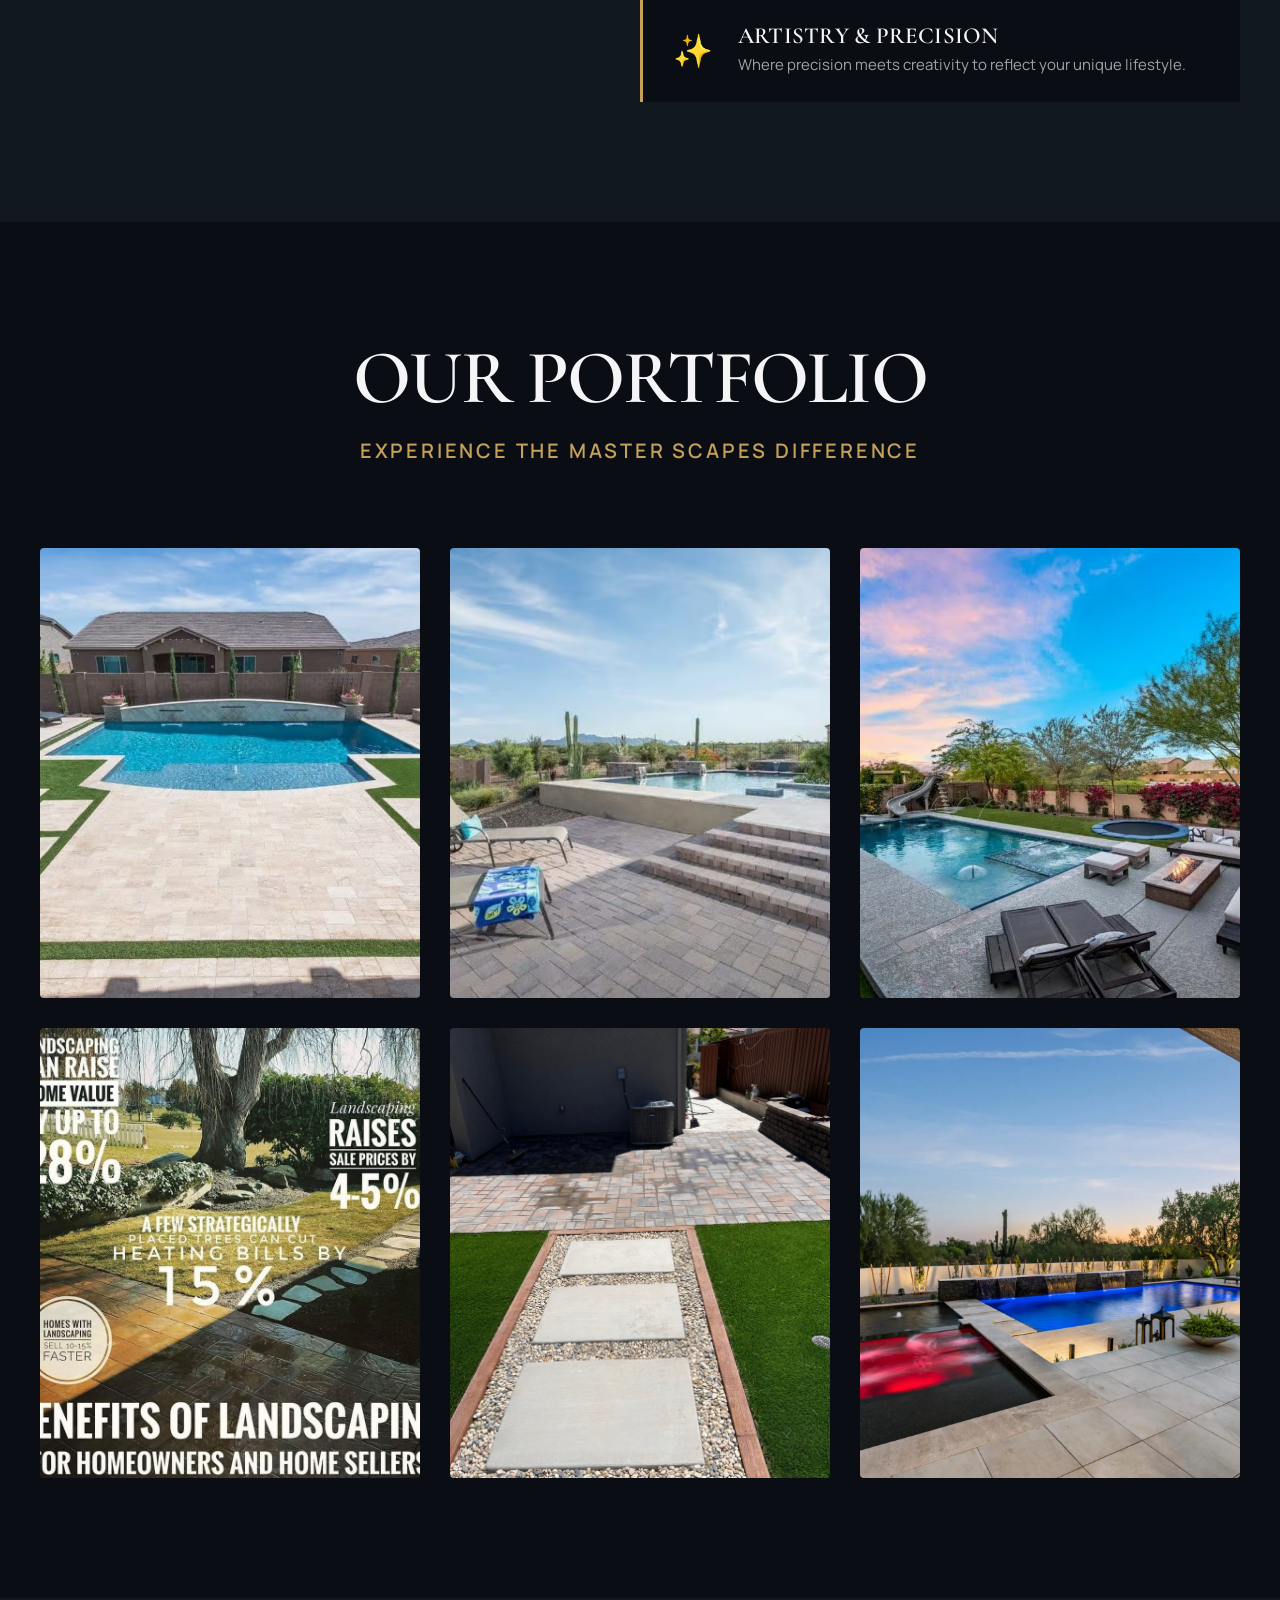
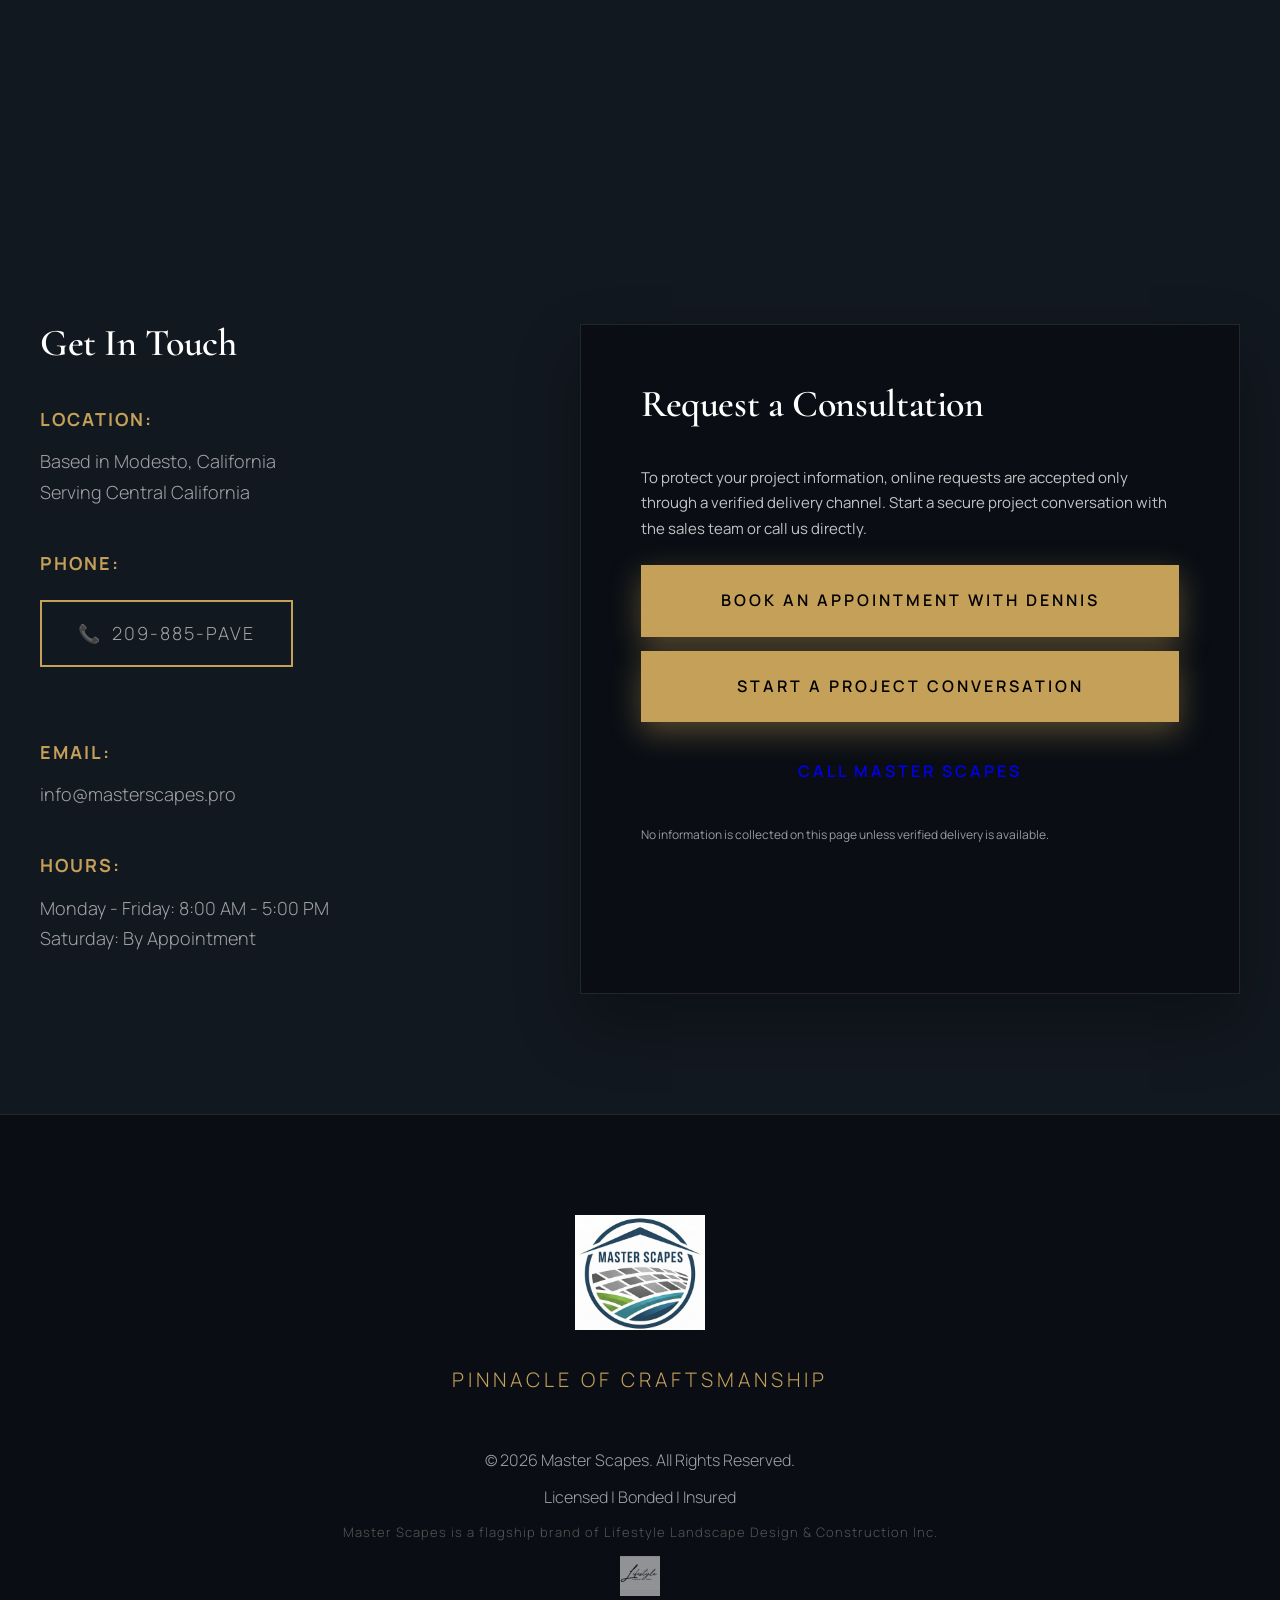
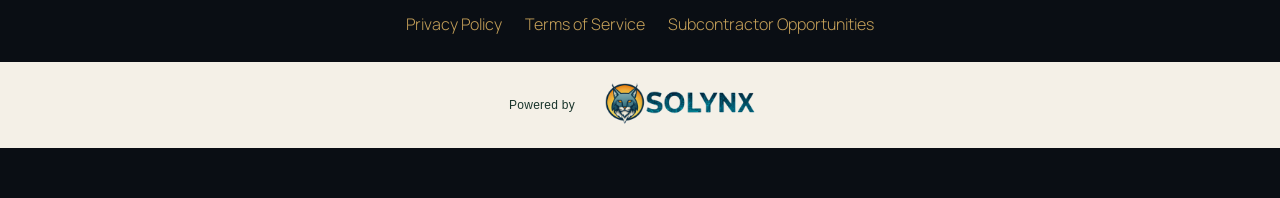
==== commit ef537129: "Integrate outdoor project planner preview" ====
--- a/index.html
+++ b/index.html
@@ -103,7 +103,7 @@
                 <p class="hero-subtitle">Luxury hardscape design and outdoor living construction, planned with
                     precision and built for the way you live.</p>
                 <div class="hero-actions">
-                    <a href="#contact" class="hero-primary">Plan Your Project <span aria-hidden="true">&#8594;</span></a>
+                    <a href="/project-planner/" class="hero-primary">Plan Your Outdoor Project <span aria-hidden="true">&#8594;</span></a>
                     <a href="tel:+12098857238" class="hero-phone"><span>Call</span> 209-885-PAVE</a>
                 </div>
                 <div class="hero-assurance" aria-label="Project benefits">
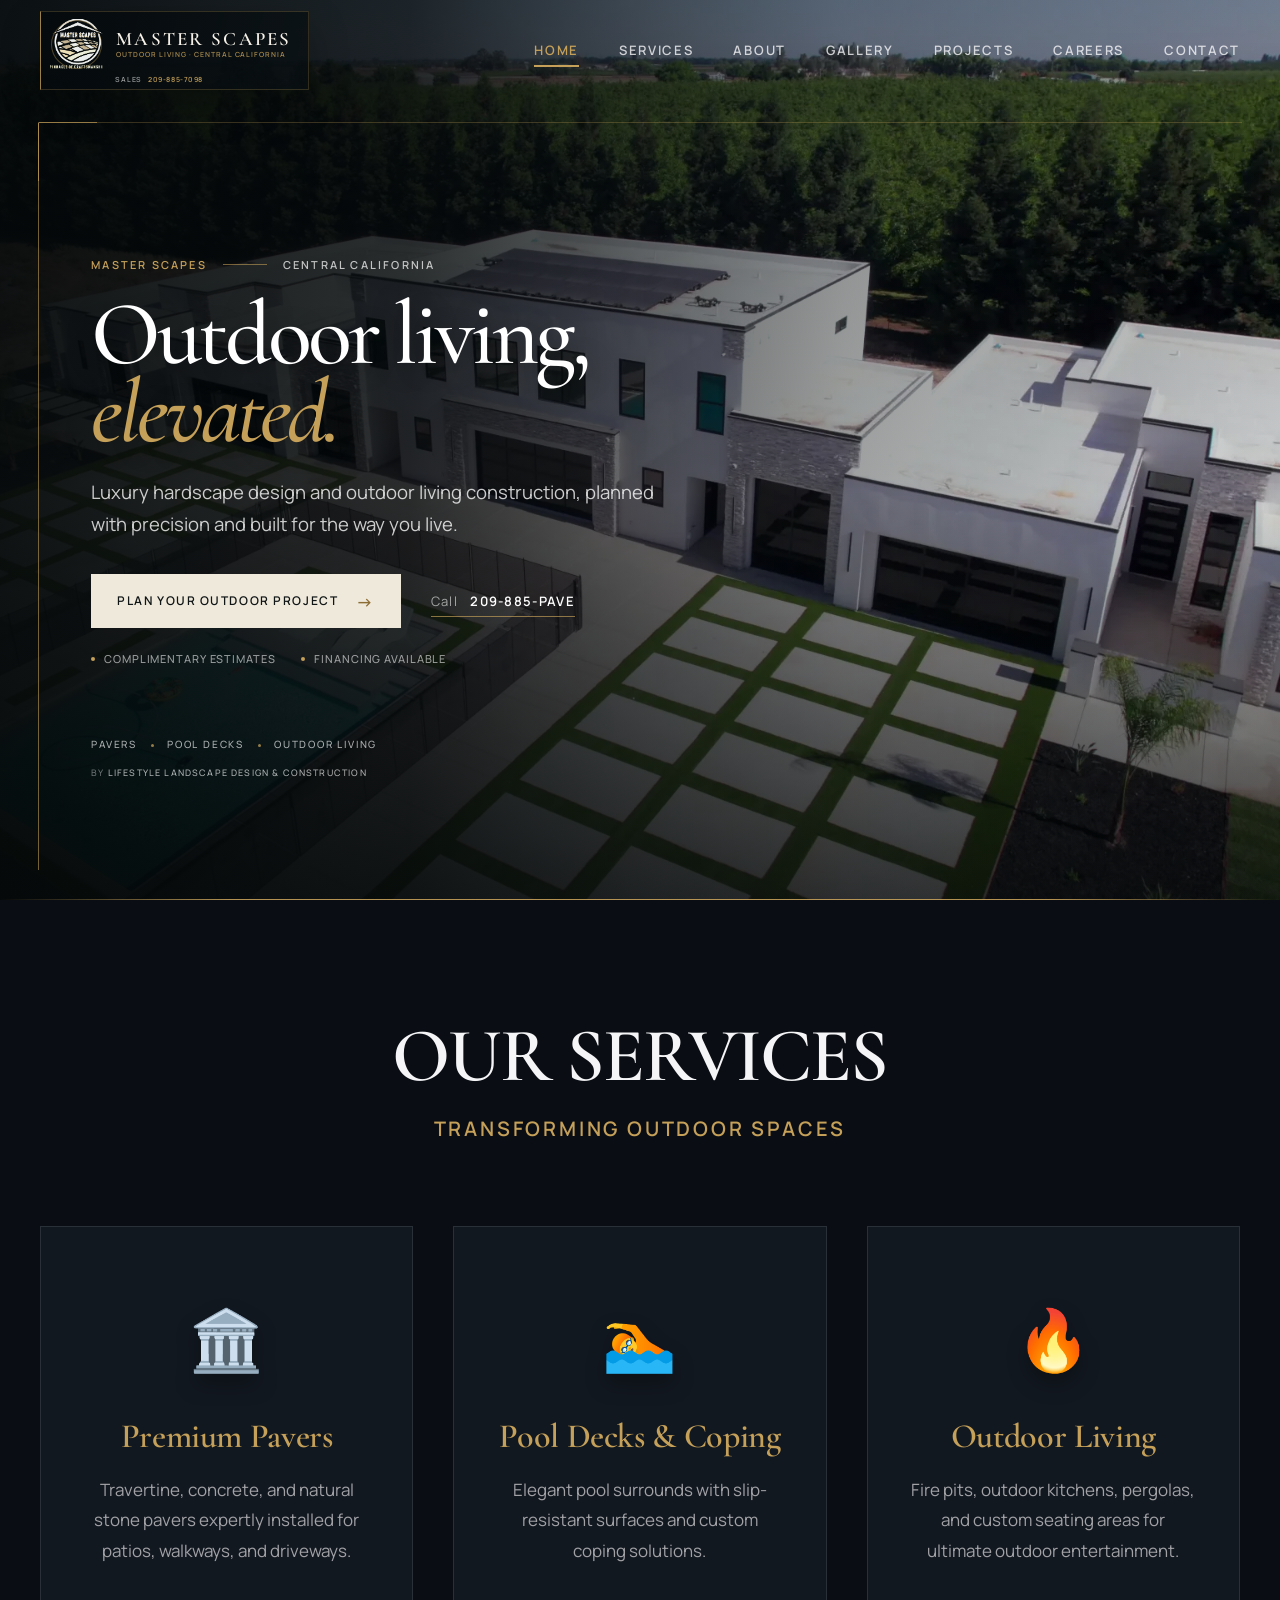
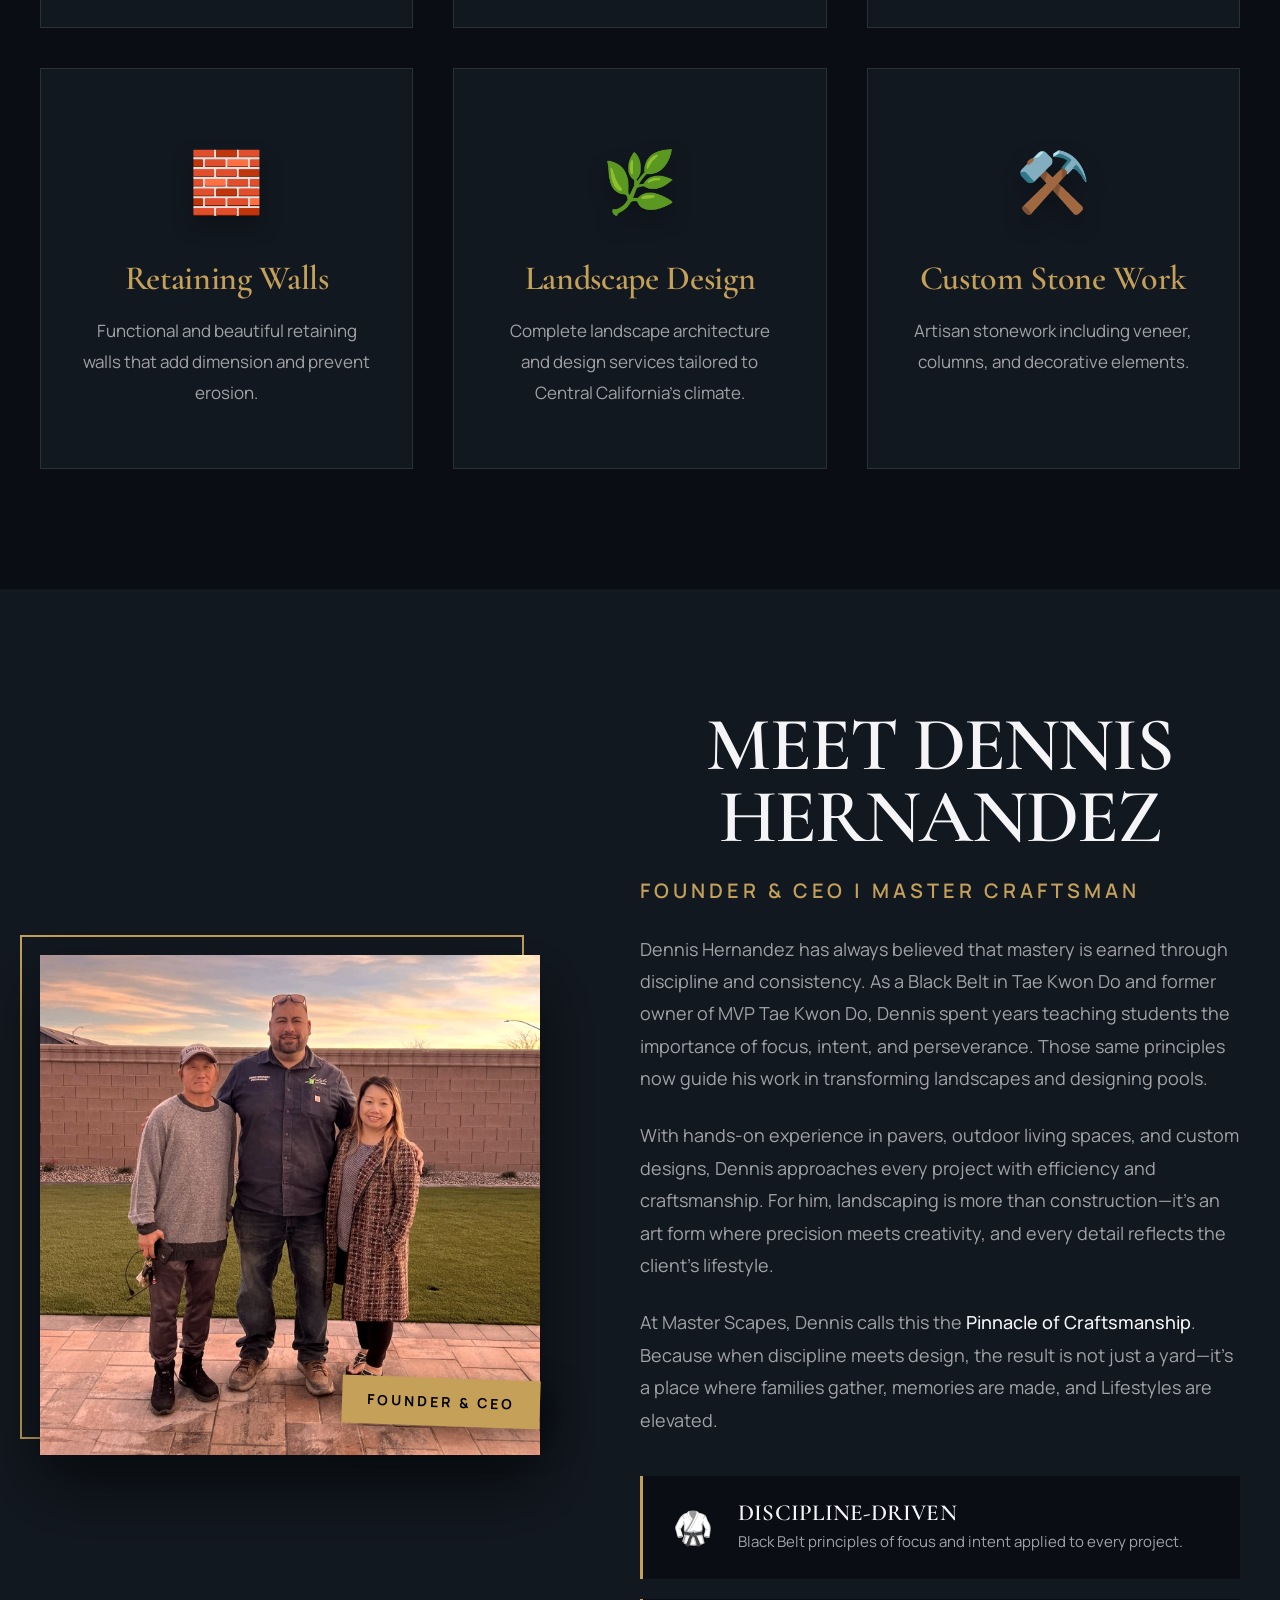
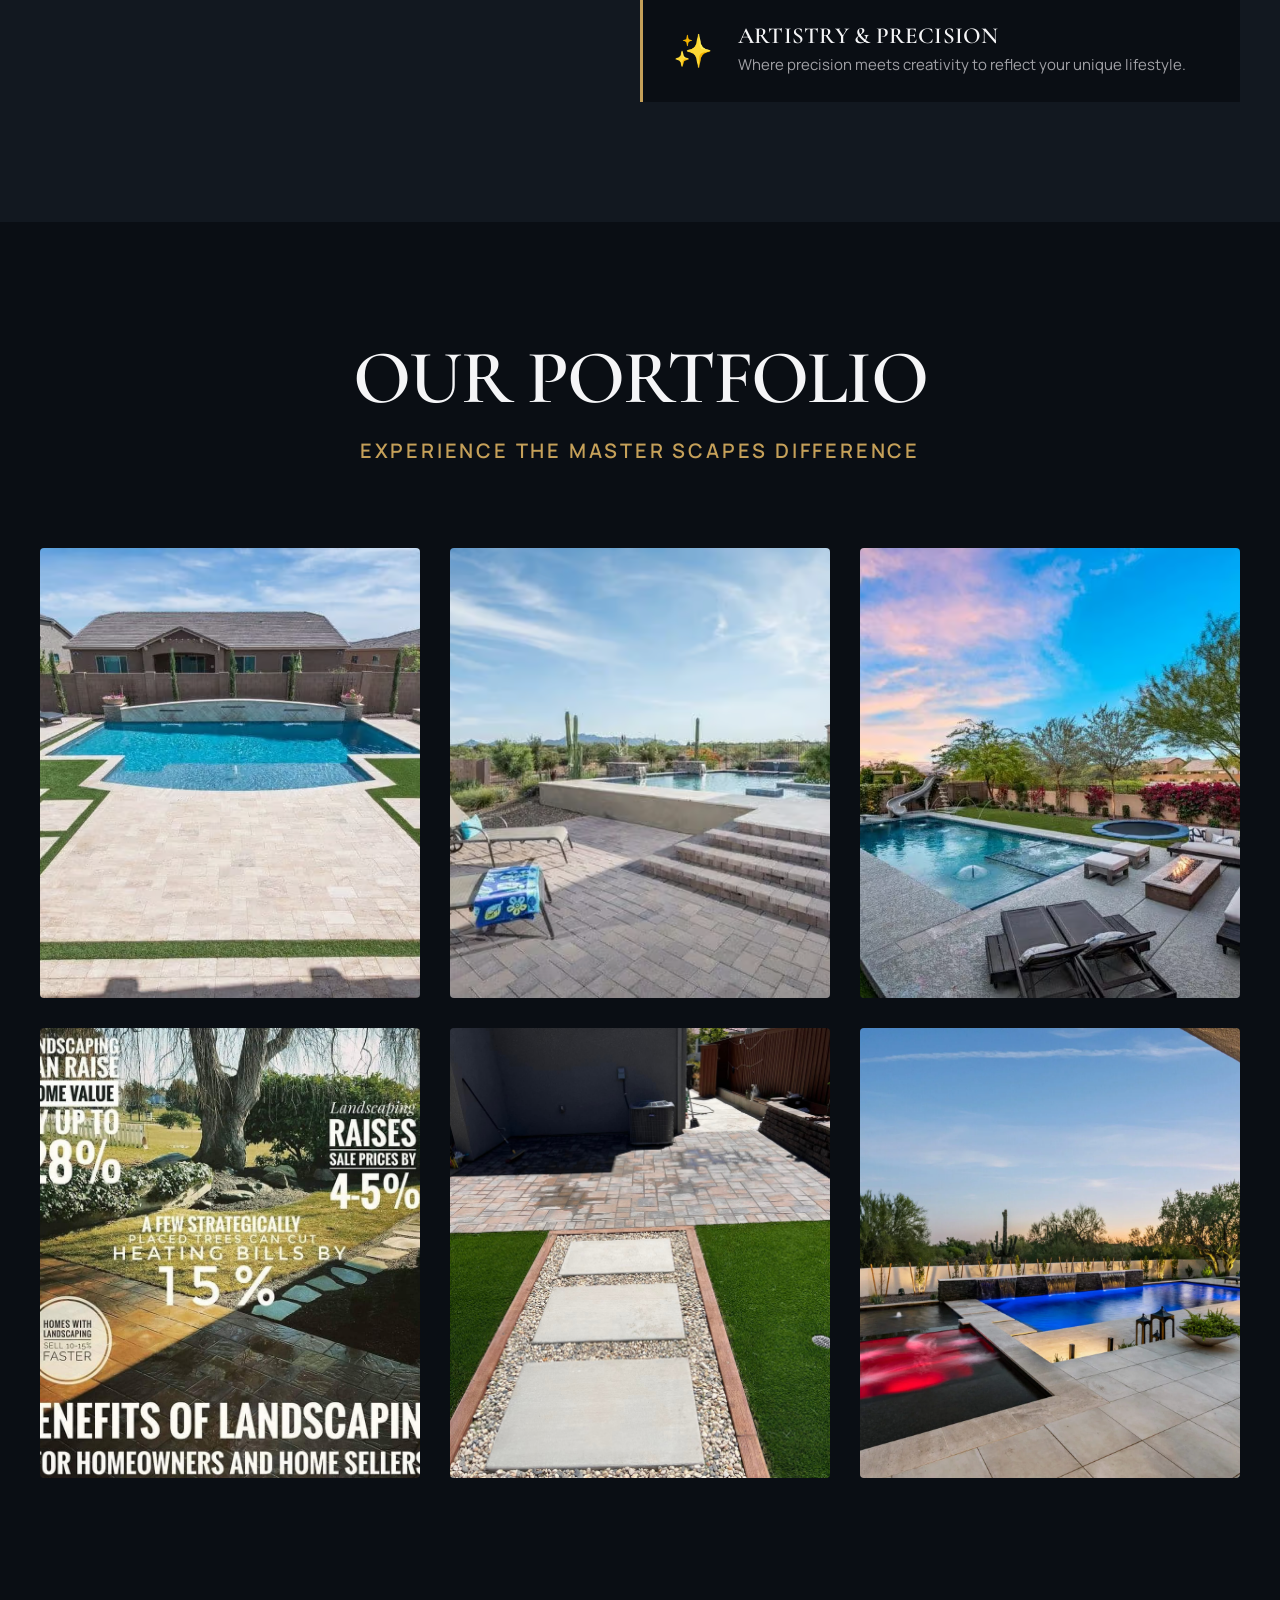
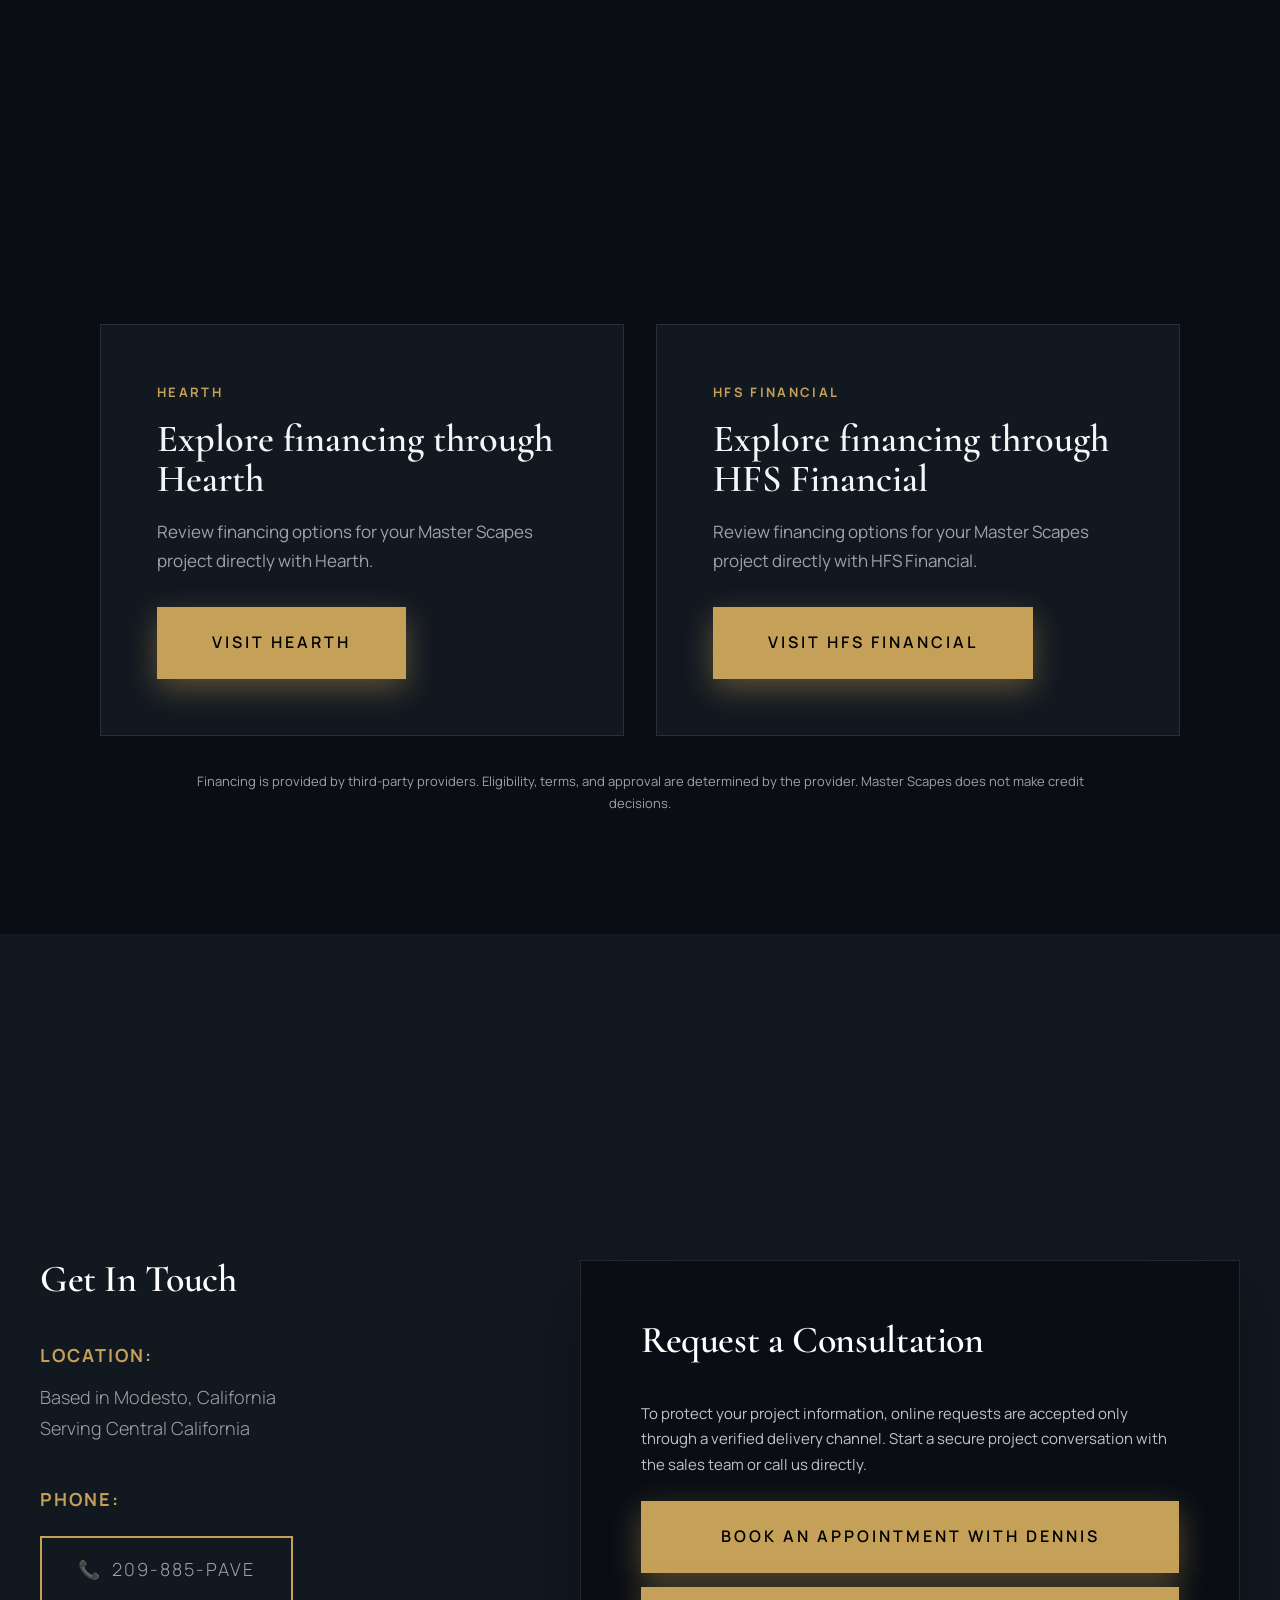
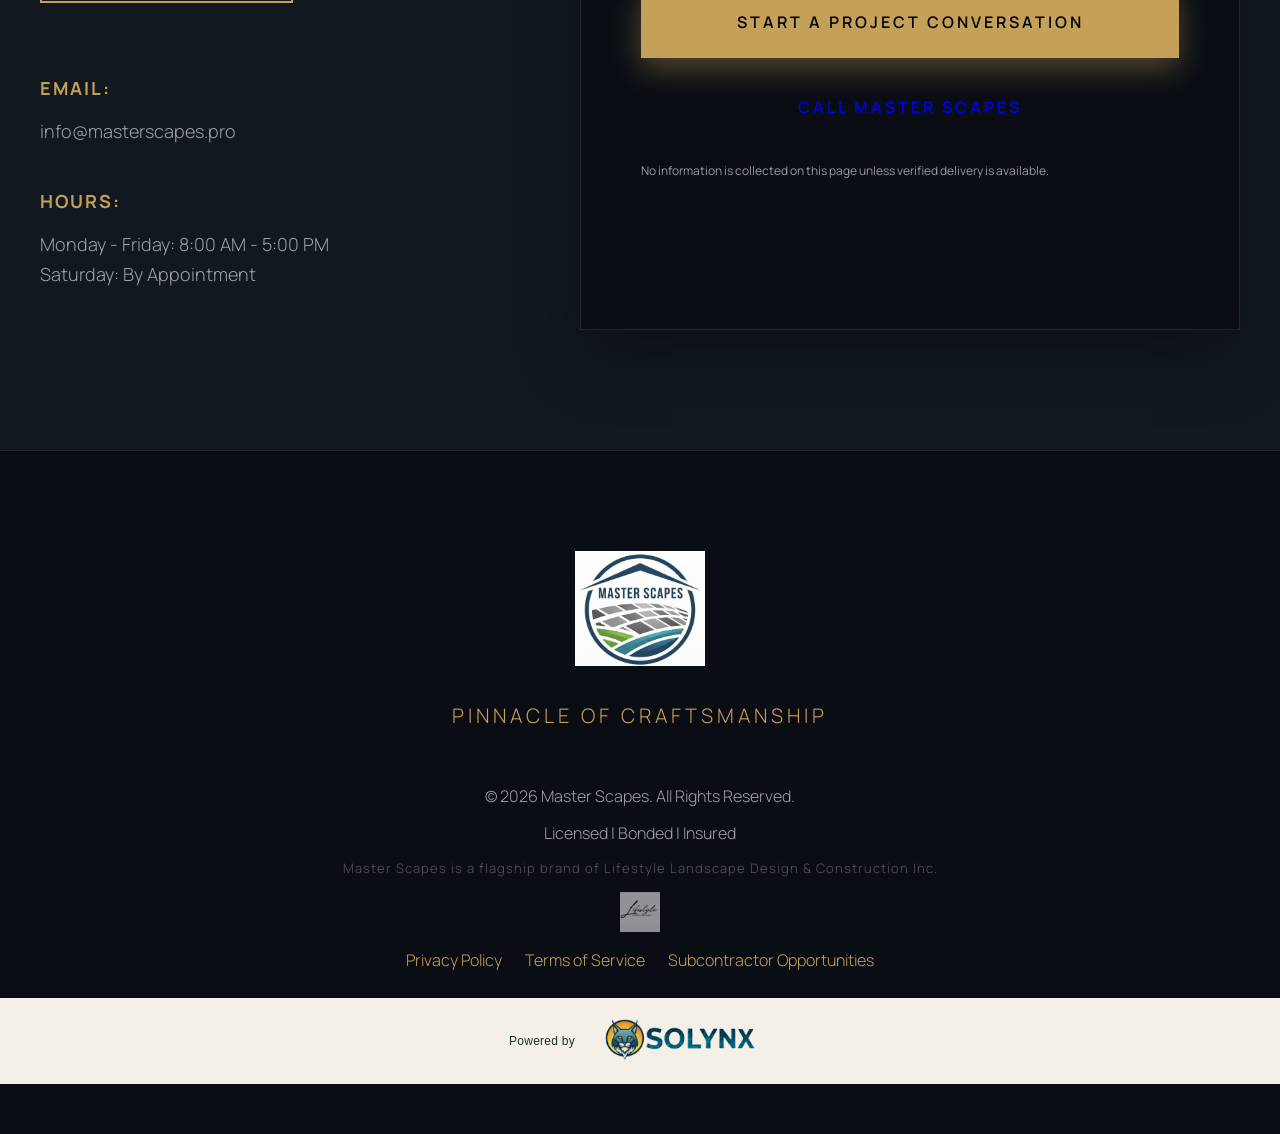
==== commit 9b5f8379: "Add Matt-approved financing options" ====
--- a/index.html
+++ b/index.html
@@ -264,6 +264,29 @@
         </div>
     </section>
 
+    <!-- Financing Section -->
+    <section id="financing" class="financing" aria-labelledby="financing-title">
+        <div class="container">
+            <h2 class="section-title" id="financing-title">FINANCING OPTIONS</h2>
+            <p class="section-subtitle">EXPLORE OPTIONS FOR YOUR OUTDOOR PROJECT</p>
+            <div class="financing-grid">
+                <article class="financing-card">
+                    <p class="financing-provider">HEARTH</p>
+                    <h3>Explore financing through Hearth</h3>
+                    <p>Review financing options for your Master Scapes project directly with Hearth.</p>
+                    <a class="btn btn-primary financing-link" href="https://app.gethearth.com/partners/top-flight-services/dennis/apply" target="_blank" rel="noopener noreferrer">Visit Hearth</a>
+                </article>
+                <article class="financing-card">
+                    <p class="financing-provider">HFS FINANCIAL</p>
+                    <h3>Explore financing through HFS Financial</h3>
+                    <p>Review financing options for your Master Scapes project directly with HFS Financial.</p>
+                    <a class="btn btn-primary financing-link" href="https://www.hfsfinancial.net/promo/690e587831e1eeb8894b2c4d" target="_blank" rel="noopener noreferrer">Visit HFS Financial</a>
+                </article>
+            </div>
+            <p class="financing-disclosure">Financing is provided by third-party providers. Eligibility, terms, and approval are determined by the provider. Master Scapes does not make credit decisions.</p>
+        </div>
+    </section>
+
     <!-- Contact Section -->
     <section id="contact" class="contact">
         <div class="container">
@@ -352,10 +375,18 @@
     <!-- ============================================================ -->
     <!-- LEADCONNECTOR CHAT WIDGET -->
     <!-- ============================================================ -->
-    <script src="https://widgets.leadconnectorhq.com/loader.js"
-        data-resources-url="https://widgets.leadconnectorhq.com/chat-widget/loader.js"
-        data-widget-id="6a721ca85a8261fbe4d52c23"
-        data-source="WEB_USER"></script>
+    <script>
+        // Keep Preview review sessions read-only. The production domains retain
+        // the existing LeadConnector widget and its normal attribution traffic.
+        if (!window.location.hostname.endsWith('.vercel.app')) {
+            const leadConnectorWidget = document.createElement('script');
+            leadConnectorWidget.src = 'https://widgets.leadconnectorhq.com/loader.js';
+            leadConnectorWidget.dataset.resourcesUrl = 'https://widgets.leadconnectorhq.com/chat-widget/loader.js';
+            leadConnectorWidget.dataset.widgetId = '6a721ca85a8261fbe4d52c23';
+            leadConnectorWidget.dataset.source = 'WEB_USER';
+            document.body.appendChild(leadConnectorWidget);
+        }
+    </script>
 
 </body>
 
--- a/style.css
+++ b/style.css
@@ -751,6 +751,62 @@
     font-weight: 400;
 }
 
+/* Financing Section */
+.financing {
+    background: var(--primary-dark);
+}
+
+.financing-grid {
+    display: grid;
+    grid-template-columns: repeat(2, minmax(0, 1fr));
+    gap: 32px;
+    max-width: 1080px;
+    margin: 0 auto;
+}
+
+.financing-card {
+    display: flex;
+    flex-direction: column;
+    align-items: flex-start;
+    min-height: 100%;
+    padding: clamp(32px, 5vw, 56px);
+    background: var(--secondary-dark);
+    border: 1px solid var(--glass-border);
+}
+
+.financing-provider {
+    margin-bottom: 16px;
+    color: var(--accent-gold);
+    font-size: 13px;
+    font-weight: 700;
+    letter-spacing: 0.18em;
+}
+
+.financing-card h3 {
+    margin-bottom: 18px;
+    color: var(--text-light);
+    font: 600 clamp(28px, 3vw, 40px)/1.05 'Cormorant Garamond', Georgia, serif;
+}
+
+.financing-card > p:not(.financing-provider) {
+    margin-bottom: 32px;
+    color: var(--text-gray);
+    font-size: 17px;
+}
+
+.financing-link {
+    margin-top: auto;
+}
+
+.financing-disclosure {
+    max-width: 900px;
+    margin: 34px auto 0;
+    color: var(--text-gray);
+    font-size: 13px;
+    line-height: 1.7;
+    text-align: center;
+}
+
 /* About Section */
 .about {
     background: var(--secondary-dark);
@@ -1277,7 +1333,8 @@
     /* ── Grids ───────────────────────────────────────────────────── */
     /* Mobile fix: all grids collapse to single column */
     .services-grid,
-    .gallery-grid {
+    .gallery-grid,
+    .financing-grid {
         grid-template-columns: 1fr;
     }
 
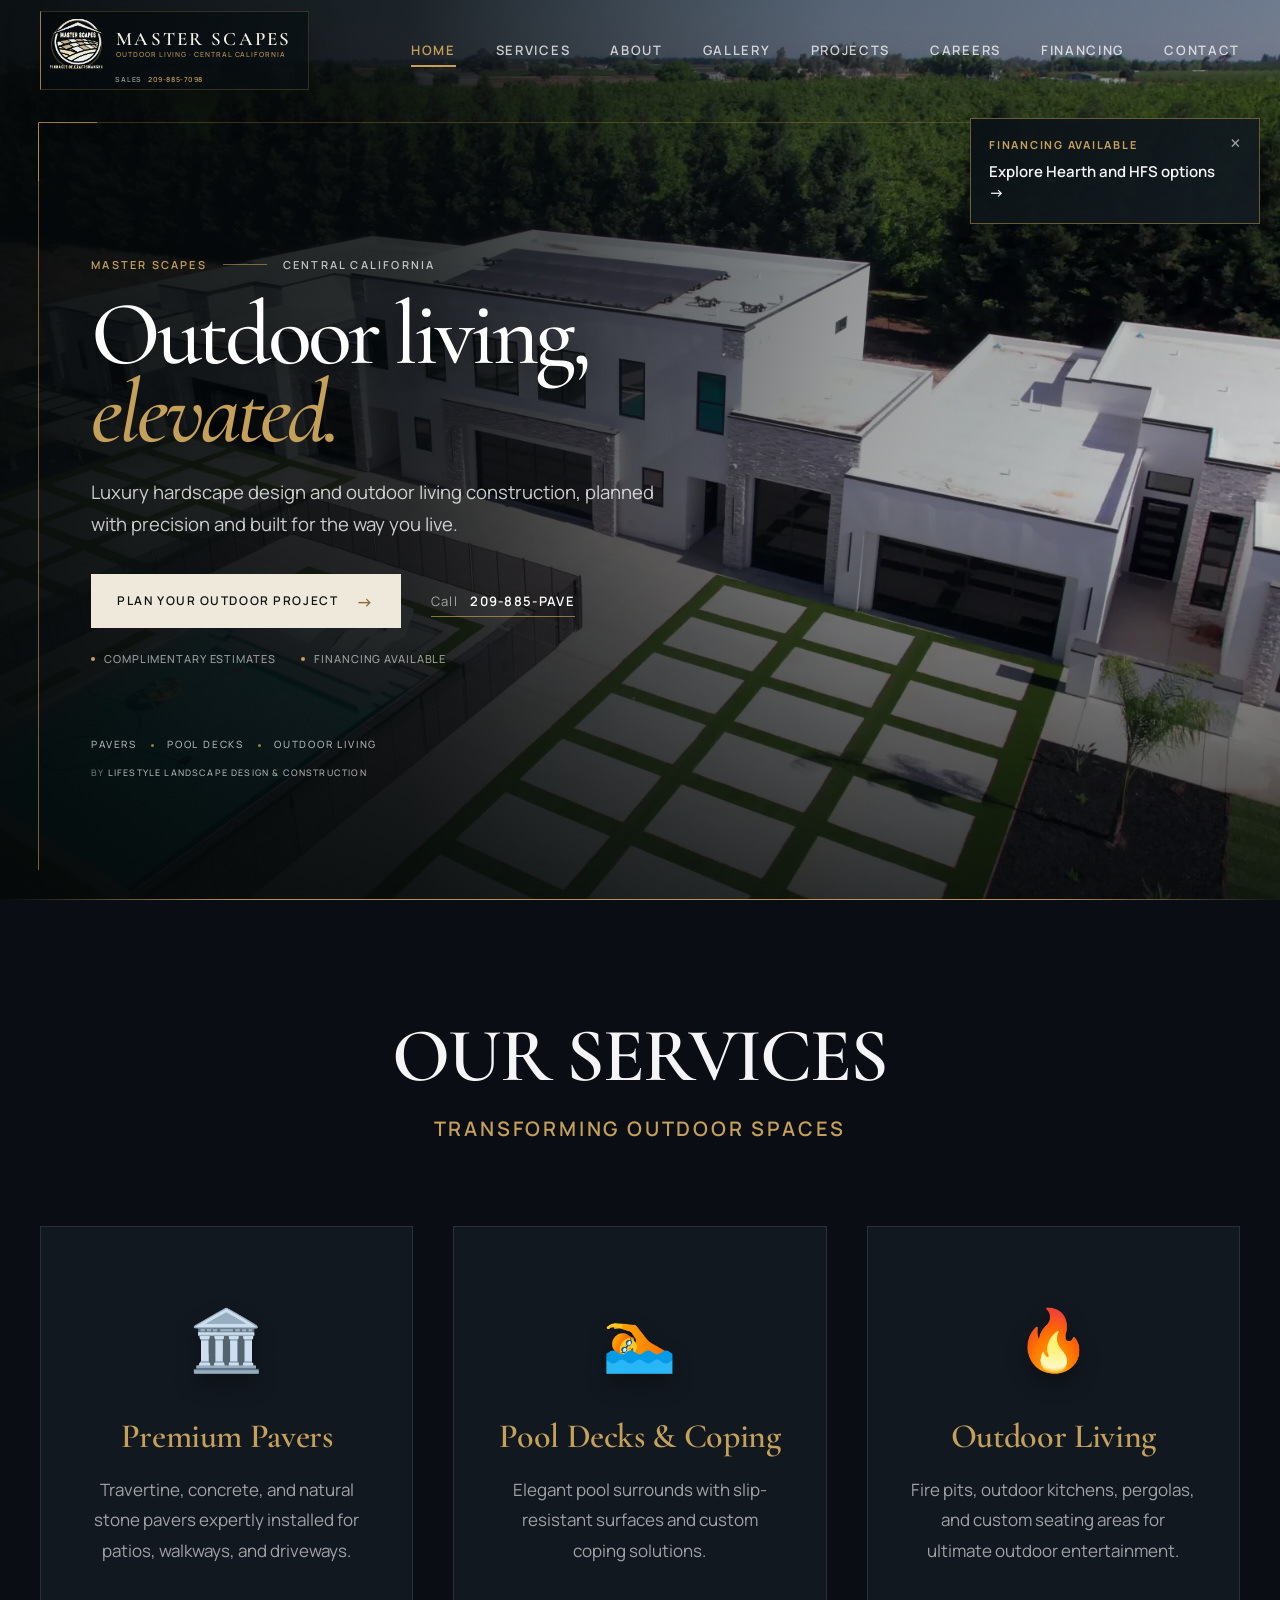
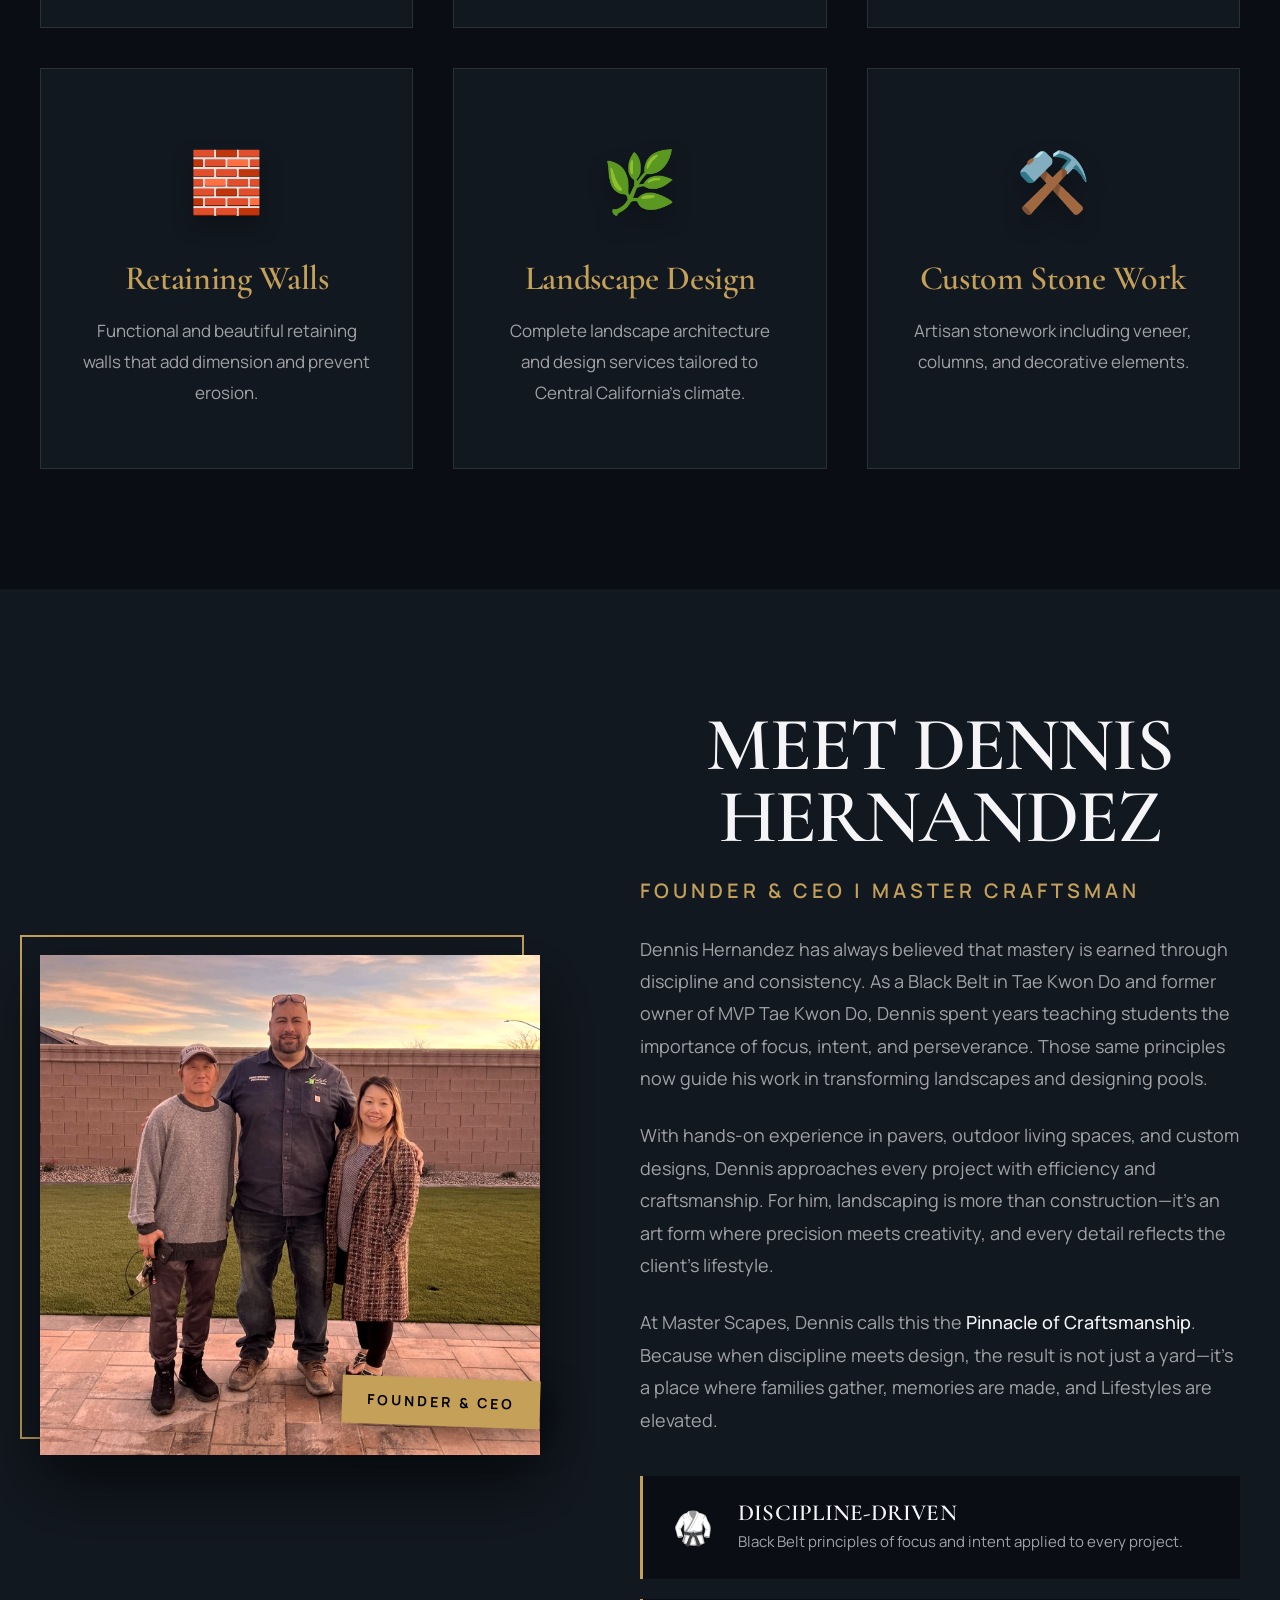
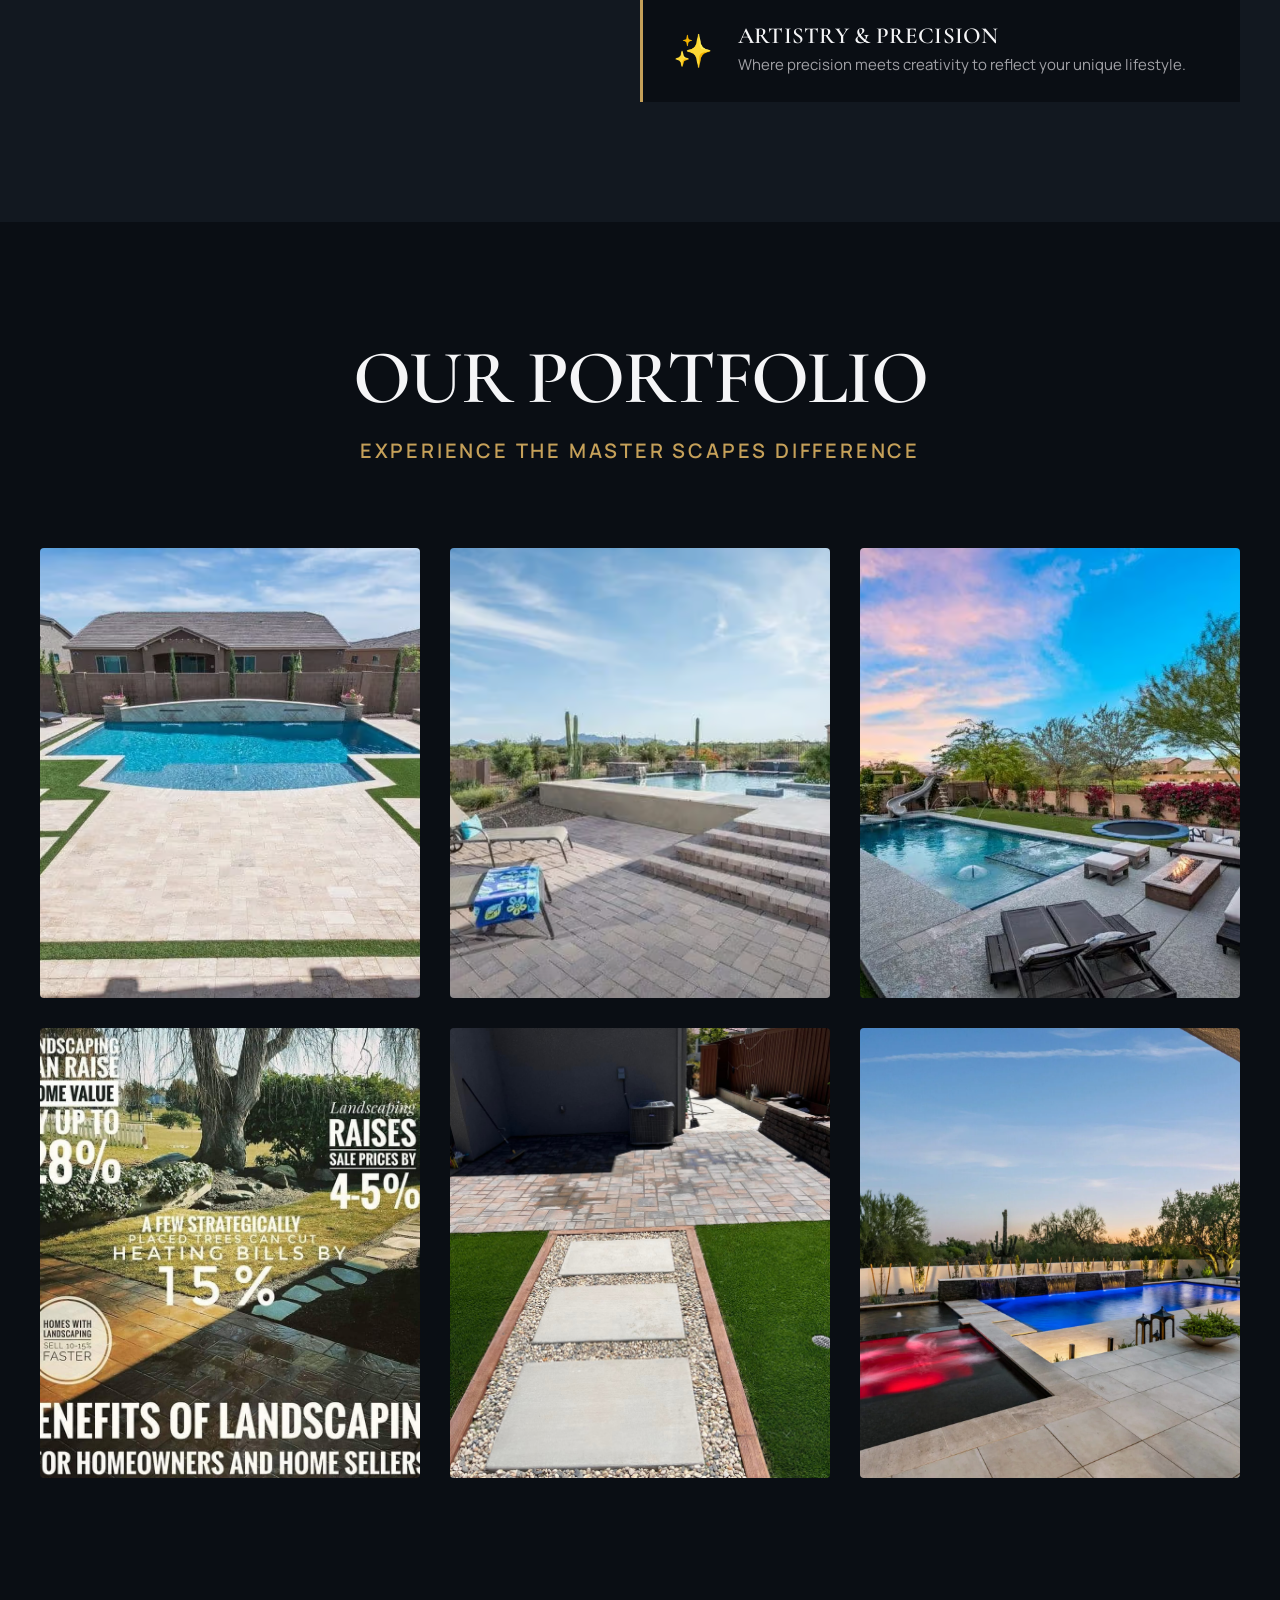
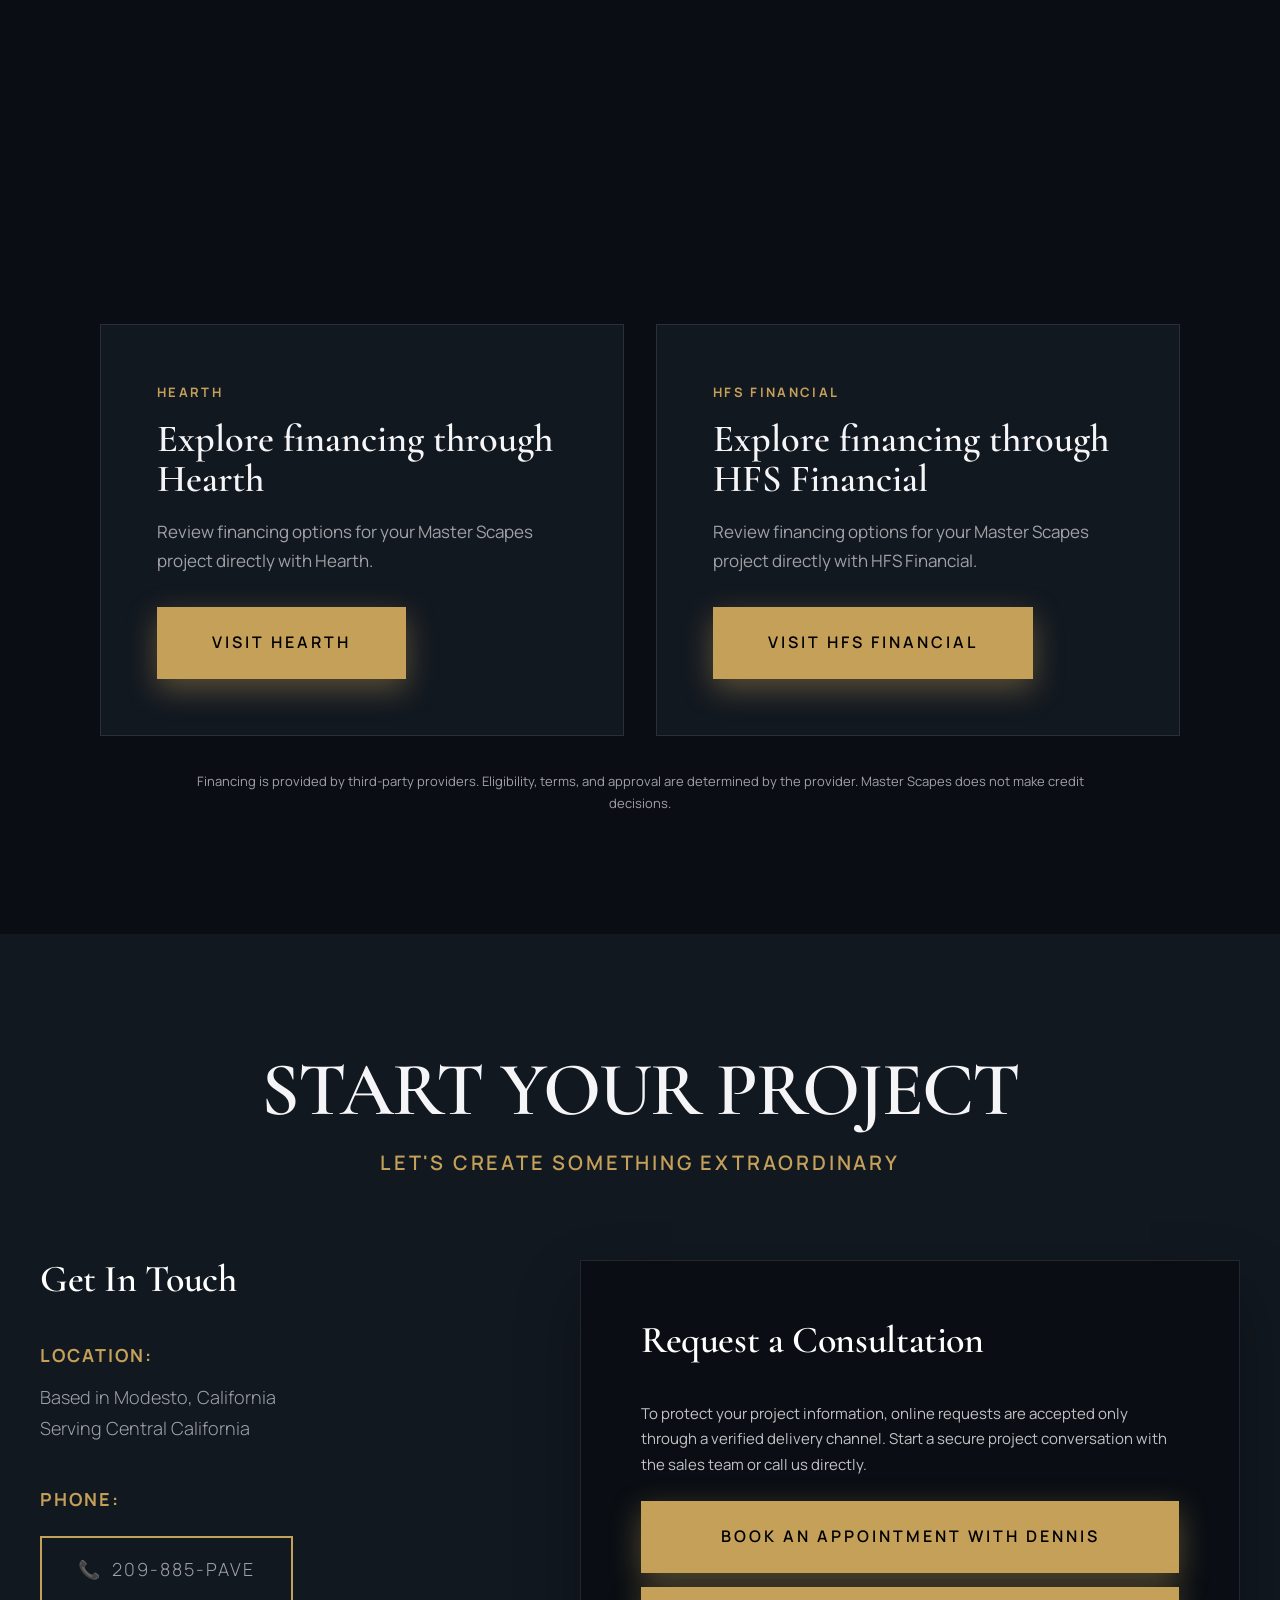
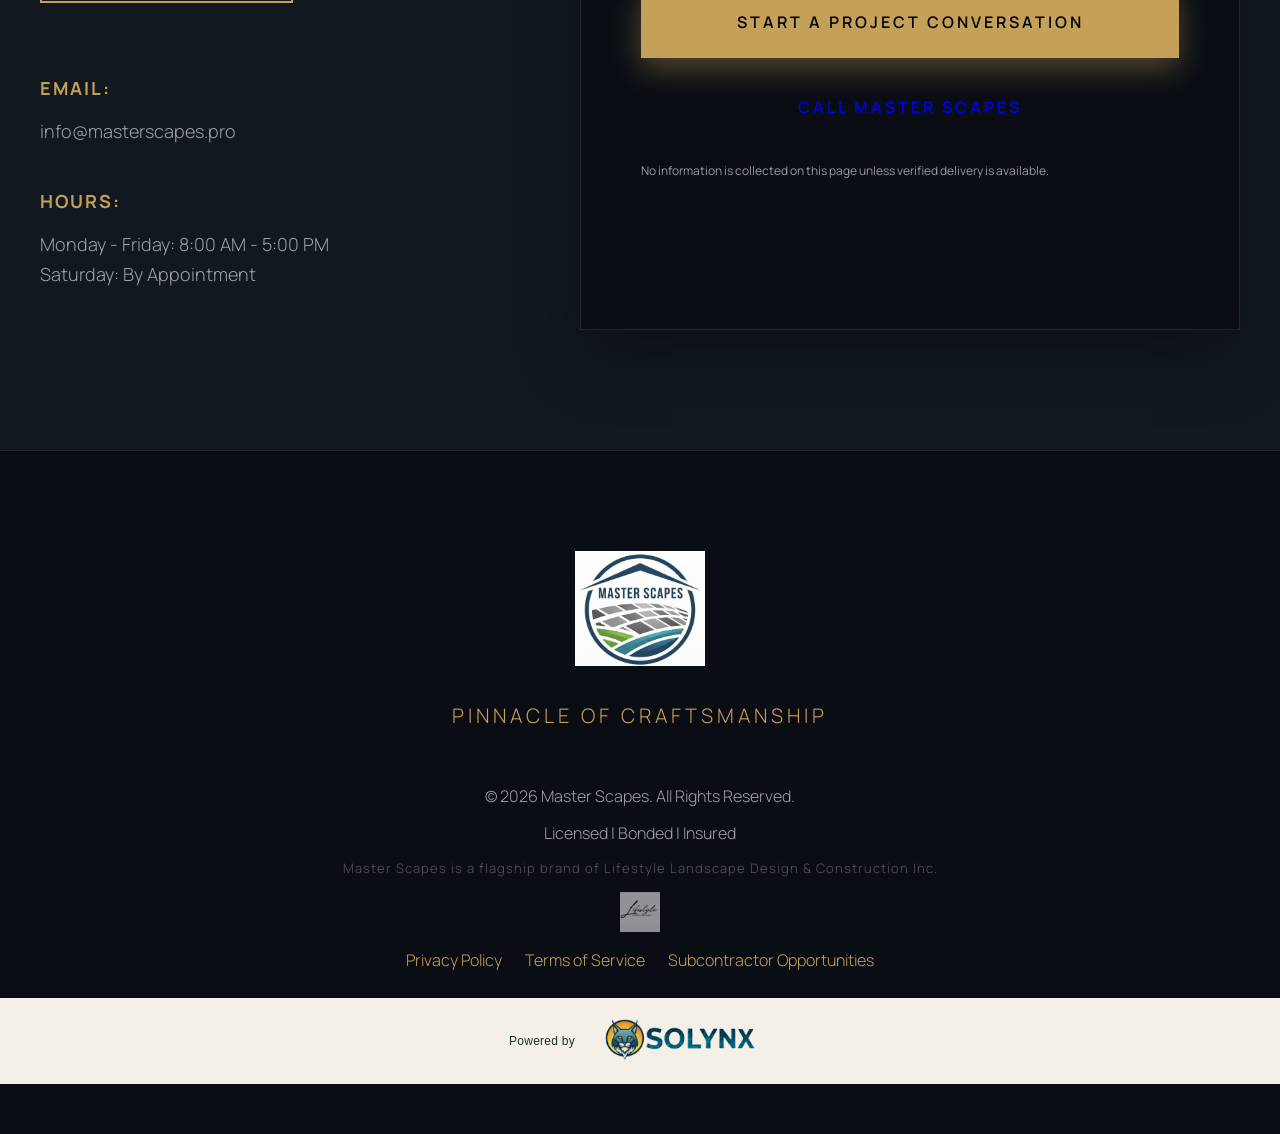
==== commit f5d44ba2: "Make financing easy to find sitewide" ====
--- a/index.html
+++ b/index.html
@@ -77,6 +77,7 @@
                     <li><a href="#gallery" class="nav-link">Gallery</a></li>
                     <li><a href="projects.html" class="nav-link">Projects</a></li>
                     <li><a href="careers.html" class="nav-link">Careers</a></li>
+                    <li><a href="#financing" class="nav-link">Financing</a></li>
                     <li><a href="#contact" class="nav-link">Contact</a></li>
                 </ul>
                 <button class="mobile-toggle" aria-label="Toggle menu">
--- a/style.css
+++ b/style.css
@@ -286,6 +286,91 @@
     height: 2px;
     background: var(--text-light);
     transition: var(--transition);
+}
+
+/* Compact financing discovery notice. Kept in the upper corner so the live
+   chat widget and any bottom consent controls retain their own space. */
+.financing-notice {
+    position: fixed;
+    top: calc(var(--nav-height) + 18px);
+    right: 20px;
+    z-index: 980;
+    width: min(290px, calc(100vw - 40px));
+    padding: 17px 42px 17px 18px;
+    border: 1px solid rgba(197, 160, 89, 0.5);
+    background: linear-gradient(135deg, rgba(11, 18, 22, 0.97), rgba(20, 29, 34, 0.95));
+    box-shadow: 0 14px 34px rgba(0, 0, 0, 0.35);
+    font-family: 'Manrope', Arial, sans-serif;
+    animation: financingNoticeIn 520ms cubic-bezier(0.2, 0.9, 0.2, 1) both;
+    transition: opacity 220ms ease, transform 220ms ease;
+}
+
+.financing-notice.is-dismissed {
+    opacity: 0;
+    transform: translateY(-8px);
+    pointer-events: none;
+}
+
+.financing-notice-eyebrow {
+    display: block;
+    margin-bottom: 6px;
+    color: var(--accent-gold);
+    font-size: 11px;
+    font-weight: 700;
+    letter-spacing: 0.16em;
+    text-transform: uppercase;
+}
+
+.financing-notice-link {
+    display: inline-block;
+    color: var(--text-light);
+    font: 600 15px/1.4 'Manrope', Arial, sans-serif;
+    text-decoration: none;
+}
+
+.financing-notice-link:hover,
+.financing-notice-link:focus-visible {
+    color: var(--accent-gold);
+    text-decoration: underline;
+    text-underline-offset: 4px;
+}
+
+.financing-notice-close {
+    position: absolute;
+    top: 8px;
+    right: 8px;
+    width: 32px;
+    height: 32px;
+    border: 0;
+    background: transparent;
+    color: var(--text-gray);
+    cursor: pointer;
+    font: 400 22px/1 'Manrope', Arial, sans-serif;
+}
+
+.financing-notice-close:hover,
+.financing-notice-close:focus-visible {
+    color: var(--text-light);
+    outline: 2px solid var(--accent-gold);
+    outline-offset: 1px;
+}
+
+@keyframes financingNoticeIn {
+    from {
+        opacity: 0;
+        transform: translateY(-12px) scale(0.98);
+    }
+    to {
+        opacity: 1;
+        transform: translateY(0) scale(1);
+    }
+}
+
+@media (prefers-reduced-motion: reduce) {
+    .financing-notice {
+        animation: none;
+        transition: none;
+    }
 }
 
 /* Hero Section */
@@ -1273,6 +1358,13 @@
         transform: translateY(-8px) rotate(-45deg);
     }
 
+    .financing-notice {
+        top: calc(var(--nav-height) + 12px);
+        right: 16px;
+        width: min(260px, calc(100vw - 32px));
+        padding: 14px 40px 14px 16px;
+    }
+
     .nav-brand {
         min-height: 64px;
         gap: 10px;
